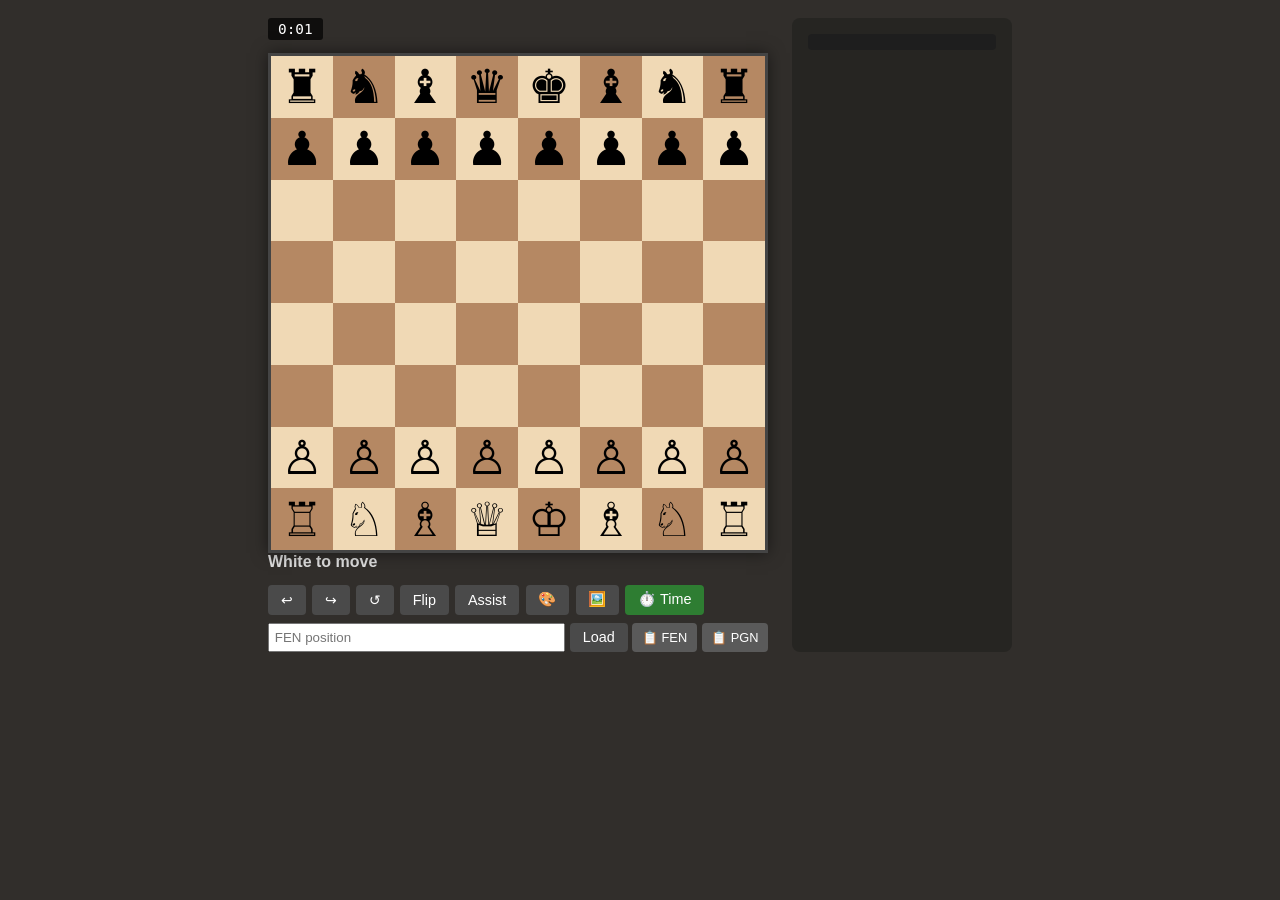
==== index.html @ b43425b9 "Update print statement from 'Hello' to 'Goodbye'" ====
<!DOCTYPE html>
<html lang="en">
<head>
<meta charset="UTF-8">
<meta name="viewport" content="width=device-width, initial-scale=1.0, user-scalable=yes">
<meta name="theme-color" content="#312e2b">
<link rel="manifest" href="manifest.json">
<title>Chess Game</title>
<style>
:root {
--light-square: #f0d9b5;
--dark-square: #b58863;
--board-size: min(80vw, 80vh, 500px);
--square-size: calc(var(--board-size) / 8);
}
* { box-sizing: border-box; margin: 0; padding: 0; }
body {
font-family: sans-serif;
background: #312e2b;
display: flex;
justify-content: center;
align-items: flex-start;
min-height: 100vh;
padding: 2vh 1rem;
}
.app {
display: flex;
gap: 1.5rem;
flex-wrap: wrap;
justify-content: center;
width: 100%;
max-width: 900px;
}
.board-area { 
flex: 0 0 auto; 
position: relative;
padding-top: 35px;
}
#board-container {
width: var(--board-size);
height: var(--board-size);
display: grid;
grid-template-columns: repeat(8, 1fr);
grid-template-rows: repeat(8, 1fr);
border: 3px solid #444;
box-shadow: 0 0 15px rgba(0,0,0,0.5);
position: relative;
user-select: none;
background: #ddd;
}
.sidebar {
width: 220px;
background: #262522;
color: #ccc;
padding: 1rem;
border-radius: 8px;
display: flex;
flex-direction: column;
gap: 0.8rem;
}
.move-list {
max-height: 300px;
overflow-y: auto;
font-family: monospace;
background: #1e1e1e;
padding: 0.5rem;
border-radius: 4px;
display: flex;
flex-direction: column;
gap: 2px;
}
.move-entry {
display: flex;
align-items: center;
gap: 6px;
background: #2a2a2a;
padding: 3px 6px;
border-radius: 3px;
font-size: 0.9rem;
}
.move-entry .move-num { color: #888; min-width: 22px; }
.move-entry .move-text { color: #eee; flex: 1; }
.move-entry .move-time { color: #aaa; font-size: 0.8rem; }
.board-timer {
position: absolute;
top: 0;
left: 0;
font-family: 'pixelnum', monospace;
font-size: 0.9rem;
color: #fff;
background: rgba(0,0,0,0.7);
padding: 3px 10px;
border-radius: 3px;
pointer-events: none;
z-index: 10;
}
.controls { display: flex; flex-wrap: wrap; gap: 0.4rem; }
button {
padding: 0.4rem 0.8rem;
border: none;
border-radius: 4px;
cursor: pointer;
background: #4a4a4a;
color: white;
font-size: 0.9rem;
}
button:hover { background: #666; }
button.active { background: #2e7d32; }
#status-line {
min-height: 1.5rem;
font-weight: bold;
color: #ddd;
}
.fen-area { display: flex; gap: 0.3rem; margin-top: 0.5rem; flex-wrap: wrap; }
#fen-input { flex: 1; padding: 0.3rem; min-width: 150px; }
#halfmove-clock {
margin-top: 4px;
font-family: 'pixelnum', monospace;
color: #aaa;
font-size: 0.85rem;
}
.export-btn {
padding: 0.3rem 0.6rem;
font-size: 0.8rem;
background: #5a5a5a;
}
.export-btn:hover { background: #7a7a7a; }
@media (max-width: 600px) {
.app { flex-direction: column; align-items: center; }
.sidebar { width: 100%; }
}

@font-face {
font-family: 'pixelnum';
src: url('pixelnum.ttf') format('truetype');
}
.square {
position: relative;
display: flex;
align-items: center;
justify-content: center;
font-family: 'pixelnum', sans-serif;
font-size: calc(var(--square-size) * 0.75);
color: #000;
cursor: pointer;
transition: background-color 0.15s, transform 0.05s;
}
.light { background-color: var(--light-square); }
.dark{ background-color: var(--dark-square); }
.square:active {
filter: brightness(1.2);
transform: scale(0.95);
}
.square.last-move { box-shadow: inset 0 0 10px rgba(255,255,0,0.7); }
.square.selected {
box-shadow: inset 0 0 15px rgba(0, 191, 255, 0.8);
outline: 3px solid #00bfff;
outline-offset: -3px;
z-index: 2;
}
.square.move-highlight { background-color: rgba(0, 255, 0, 0.3) !important; }
.square.capture-highlight {
background-color: rgba(255, 0, 0, 0.3) !important;
box-shadow: inset 0 0 0 4px rgba(255,0,0,0.5);
}
.square.king-checkmate::after {
content: '';
position: absolute;
top: 0; left: 0; right: 0; bottom: 0;
background: rgba(255, 0, 0, 0.5);
pointer-events: none;
z-index: 3;
}
#board-container.flipped { transform: rotate(180deg); }
#board-container.flipped .square { transform: rotate(180deg); }
.promotion-modal {
position: fixed; top: 50%; left: 50%;
transform: translate(-50%, -50%);
background: #eee; padding: 1rem; border-radius: 8px;
display: flex; gap: 0.5rem; z-index: 1000;
box-shadow: 0 0 20px rgba(0,0,0,0.4);
}
.promotion-modal button {
font-size: 2rem; width: 3rem; height: 3rem;
background: white; border: 2px solid #999; cursor: pointer;
}
.drag-ghost {
position: fixed; pointer-events: none;
font-family: 'pixelnum', sans-serif;
font-size: calc(var(--square-size) * 0.75);
color: rgba(0,0,0,0.85); z-index: 1001;
width: var(--square-size);
height: var(--square-size);
display: flex;
align-items: center;
justify-content: center;
}

.attack-overlay {
position: absolute;
top: 2px;
left: 2px;
right: 2px;
display: flex;
justify-content:
font-size: 0.5rem;
font-weight: bold;
pointer-events: none;
font-family: 'pixelnum', monospace;
z-index: 10;
line-height: 1;
}


.attack-white { 
color: #fff; 
text-shadow: 0 0 3px rgba(0,0,0,0.9);
}


.attack-black { 
color: #000; 
text-shadow: 0 0 3px rgba(255,255,255,0.9);
}
#board-container.img-import {
background-size: 100% 100%;
background-position: center;
box-shadow: none;
}
#board-container.img-import .square {
background-color: transparent !important;
}
</style>
</head>
<body>
<div class="app">
<div class="board-area">
<div id="move-timer" class="board-timer">0:00</div>
<div id="board-container" role="grid" aria-label="Chess board"></div>
<div id="status-line">White to move</div>
<div class="controls" style="margin-top: 0.5rem;">
<button id="undo-btn" title="Undo">↩</button>
<button id="redo-btn" title="Redo">↪</button>
<button id="restart-btn" title="Restart">↺</button>
<button id="flip-btn" title="Flip board">Flip</button>
<button id="assist-toggle" title="Assist mode">Assist</button>
<button id="color-picker-btn" title="Board colours">🎨</button>
<button id="img-import-btn" title="Board image">🖼️</button>
<button id="time-toggle-btn" title="Toggle move times">⏱️ Time</button>
</div>
<div class="fen-area">
<input type="text" id="fen-input" placeholder="FEN position">
<button id="fen-load-btn">Load</button>
<button id="fen-copy-btn" class="export-btn" title="Copy FEN">📋 FEN</button>
<button id="pgn-copy-btn" class="export-btn" title="Copy PGN">📋 PGN</button>
</div>
<div id="halfmove-clock" style="display:none;">Halfmove: 0/100</div>
</div>
<div class="sidebar">
<div class="move-list" id="move-list" aria-label="Move history"></div>
		</div>
</div>

<script>
if ('serviceWorker' in navigator) {
navigator.serviceWorker.register('sw.js');
}

const SYMBOLS = {
wK: '♔', wQ: '♕', wR: '♖', wB: '♗', wN: '♘', wP: '♙',
bK: '♚', bQ: '♛', bR: '♜', bB: '♝', bN: '♞', bP: '♟'
};

const DEFAULT_LIGHT = '#f0d9b5';
const DEFAULT_DARK = '#b58863';

function pieceToSymbol(piece) {
if (!piece || piece === '.') return '';
const color = piece === piece.toUpperCase() ? 'w' : 'b';
return SYMBOLS[color + piece.toUpperCase()] || piece;
}

function coordsToSquare(row, col) {
return String.fromCharCode(97 + col) + (8 - row);
}

function squareToCoords(sq) {
const file = sq.charCodeAt(0) - 97;
const rank = parseInt(sq[1]);
return { row: 8 - rank, col: file };
}

(function() {
class MoveTimer {
constructor() {
this.elapsed = 0;
this.startTime = null;
this.interval = null;
this.tickCallbacks = [];
this.running = false;
}
start() {
if (this.running) return;
this.running = true;
this.startTime = performance.now() - this.elapsed * 1000;
this.interval = setInterval(() => {
const now = performance.now();
this.elapsed = (now - this.startTime) / 1000;
const time = this._format();
this.tickCallbacks.forEach(cb => cb(time));
}, 100);
}
stop() {
if (!this.running) return;
clearInterval(this.interval);
this.interval = null;
const now = performance.now();
this.elapsed = (now - this.startTime) / 1000;
this.running = false;
const time = this._format();
this.tickCallbacks.forEach(cb => cb(time));
}
reset() {
this.stop();
this.elapsed = 0;
this.startTime = null;
const time = this._format();
this.tickCallbacks.forEach(cb => cb(time));
}
onTick(cb) { this.tickCallbacks.push(cb); }
_format() {
const totalSec = Math.floor(this.elapsed);
const mins = Math.floor(totalSec / 60);
const secs = totalSec % 60;
return mins + ':' + (secs < 10 ? '0' : '') + secs;
}
}
window.MoveTimer = MoveTimer;
})();

(function() {
class ChessGame {
constructor() {
this._listeners = [];
this._history = [];
this._redoStack = [];
this._positionHistory = [];
this._pgnMoves = [];
this.reset();
}

reset() {
this.board = [
['r', 'n', 'b', 'q', 'k', 'b', 'n', 'r'],
['p', 'p', 'p', 'p', 'p', 'p', 'p', 'p'],
['.', '.', '.', '.', '.', '.', '.', '.'],
['.', '.', '.', '.', '.', '.', '.', '.'],
['.', '.', '.', '.', '.', '.', '.', '.'],
['.', '.', '.', '.', '.', '.', '.', '.'],
['P', 'P', 'P', 'P', 'P', 'P', 'P', 'P'],
['R', 'N', 'B', 'Q', 'K', 'B', 'N', 'R']
];
this.turn = 'w';
this.castlingRights = { K: true, Q: true, k: true, q: true };
this.enPassantTarget = null;
this.halfmoveClock = 0;
this.fullmoveNumber = 1;
this._history = [];
this._redoStack = [];
this._positionHistory = [];
this._pgnMoves = [];
this._status = 'active';
this._lastMove = null;
this._recordPosition();
}

isWhite(piece) { return /^[A-Z]$/.test(piece); }
isBlack(piece) { return /^[a-z]$/.test(piece); }
colorOf(piece) { return piece === '.' ? null : (this.isWhite(piece) ? 'w' : 'b'); }
cloneBoard() { return this.board.map(row => [...row]); }

findKing(color) {
const king = color === 'w' ? 'K' : 'k';
for (let r = 0; r < 8; r++) {
for (let c = 0; c < 8; c++) {
if (this.board[r][c] === king) return [r, c];
}
}
return null;
}

isAttacked(r, c, attackerColor) {
for (let row = 0; row < 8; row++) {
for (let col = 0; col < 8; col++) {
if (this.colorOf(this.board[row][col]) !== attackerColor) continue;
if (this.canPieceMove(row, col, r, c)) return true;
}
}
return false;
}

isInCheck(color) {
const kingPos = this.findKing(color);
if (!kingPos) return true;
const opponent = color === 'w' ? 'b' : 'w';
return this.isAttacked(kingPos[0], kingPos[1], opponent);
}

canPieceMove(fromRow, fromCol, toRow, toCol) {
const piece = this.board[fromRow][fromCol];
if (piece === '.') return false;
const dr = toRow - fromRow;
const dc = toCol - fromCol;
const color = this.colorOf(piece);
const target = this.board[toRow][toCol];
if (target !== '.' && this.colorOf(target) === color) return false;
const absDr = Math.abs(dr);
const absDc = Math.abs(dc);
switch (piece.toUpperCase()) {
case 'P': {
const dir = color === 'w' ? -1 : 1;
const startRow = color === 'w' ? 6 : 1;
if (dc === 0 && target === '.') {
if (dr === dir) return true;
if (dr === 2 * dir && fromRow === startRow && 
this.board[fromRow + dir][fromCol] === '.') return true;
}
if (absDc === 1 && dr === dir && target !== '.') return true;
return false;
}
case 'N': return (absDr === 2 && absDc === 1) || (absDr === 1 && absDc === 2);
case 'B': return absDr === absDc && this.checkSlidingPath(fromRow, fromCol, toRow, toCol);
case 'R': return (dr === 0 || dc === 0) && this.checkSlidingPath(fromRow, fromCol, toRow, toCol);
case 'Q': return (dr === 0 || dc === 0 || absDr === absDc) && this.checkSlidingPath(fromRow, fromCol, toRow, toCol);
case 'K': return absDr <= 1 && absDc <= 1;
default: return false;
}
}

checkSlidingPath(fromRow, fromCol, toRow, toCol) {
const dr = Math.sign(toRow - fromRow);
const dc = Math.sign(toCol - fromCol);
let r = fromRow + dr, c = fromCol + dc;
while (r !== toRow || c !== toCol) {
if (this.board[r][c] !== '.') return false;
r += dr; c += dc;
}
return true;
}

isMoveLegal(fromRow, fromCol, toRow, toCol) {
const piece = this.board[fromRow][fromCol];
if (piece === '.') return false;
const color = this.colorOf(piece);
if (color !== this.turn) return false;
const dr = toRow - fromRow;
const dc = toCol - fromCol;
const targetPiece = this.board[toRow][toCol];
if (!this.canPieceMove(fromRow, fromCol, toRow, toCol)) {
if (piece.toUpperCase() === 'K' && Math.abs(dc) === 2 && dr === 0) {
return this.isCastlingLegal(fromRow, fromCol, toRow, toCol);
}
if (piece.toUpperCase() === 'P' && Math.abs(dc) === 1 && dr === (color === 'w' ? -1 : 1) && targetPiece === '.') {
return this.isEnPassantLegal(fromRow, fromCol, toRow, toCol);
}
return false;
}
return this.doesMoveLeaveKingSafe(fromRow, fromCol, toRow, toCol);
}

isCastlingLegal(fromRow, fromCol, toRow, toCol) {
const color = this.turn;
const kingRow = color === 'w' ? 7 : 0;
if (fromRow !== kingRow || fromCol !== 4) return false;
const kingside = toCol === 6;
const queenside = toCol === 2;
if (!kingside && !queenside) return false;
const rookColFrom = kingside ? 7 : 0;
const rightKey = color === 'w' ? (kingside ? 'K' : 'Q') : (kingside ? 'k' : 'q');
if (!this.castlingRights[rightKey]) return false;
const dir = kingside ? 1 : -1;
for (let c = fromCol + dir; c !== rookColFrom; c += dir) {
if (this.board[kingRow][c] !== '.') return false;
}
if (this.board[kingRow][toCol] !== '.') return false;
if (queenside && this.board[kingRow][1] !== '.') return false;
const opponent = color === 'w' ? 'b' : 'w';
for (let c = fromCol; c !== toCol + dir; c += dir) {
if (this.isAttacked(kingRow, c, opponent)) return false;
}
return true;
}

isEnPassantLegal(fromRow, fromCol, toRow, toCol) {
if (!this.enPassantTarget) return false;
const [epRow, epCol] = this.enPassantTarget;
if (toRow !== epRow || toCol !== epCol) return false;
const color = this.turn;
const capturedPiece = this.board[fromRow][toCol];
if (capturedPiece === '.' || this.colorOf(capturedPiece) === color) return false;
return this.doesMoveLeaveKingSafe(fromRow, fromCol, toRow, toCol, true);
}

doesMoveLeaveKingSafe(fromRow, fromCol, toRow, toCol, enPassant = false) {
const originalBoard = this.board;
const originalEnPassant = this.enPassantTarget;
const originalCastling = { ...this.castlingRights };
this.board = this.cloneBoard();
this.makeMoveOnBoard(fromRow, fromCol, toRow, toCol, enPassant);
const kingSafe = !this.isInCheck(this.turn);
this.board = originalBoard;
this.enPassantTarget = originalEnPassant;
this.castlingRights = originalCastling;
return kingSafe;
}

makeMoveOnBoard(fromRow, fromCol, toRow, toCol, enPassantCapture) {
const piece = this.board[fromRow][fromCol];
this.board[toRow][toCol] = piece;
this.board[fromRow][fromCol] = '.';
if (enPassantCapture) {
this.board[fromRow][toCol] = '.';
}
}

getLegalMoves(fromRow, fromCol) {
const moves = [];
const piece = this.board[fromRow][fromCol];
if (piece === '.' || this.colorOf(piece) !== this.turn) return moves;
for (let toRow = 0; toRow < 8; toRow++) {
for (let toCol = 0; toCol < 8; toCol++) {
if (this.isMoveLegal(fromRow, fromCol, toRow, toCol)) {
moves.push({ to: coordsToSquare(toRow, toCol), toRow, toCol });
}
}
}
return moves;
}

getState() {
const legalMovesMap = new Map();
for (let row = 0; row < 8; row++) {
for (let col = 0; col < 8; col++) {
const piece = this.board[row][col];
if (piece !== '.' && this.colorOf(piece) === this.turn) {
const sq = coordsToSquare(row, col);
legalMovesMap.set(sq, this.getLegalMoves(row, col));
}
}
}
this._updateGameStatus();
return {
board: this.cloneBoard(),
turn: this.turn,
castlingRights: { ...this.castlingRights },
enPassantTarget: this.enPassantTarget,
halfmoveClock: this.halfmoveClock,
fullmoveNumber: this.fullmoveNumber,
status: this._status,
lastMove: this._lastMove,
legalMoves: legalMovesMap
};
}

_getPositionKey() {
let key = '';
for (let r = 0; r < 8; r++) {
for (let c = 0; c < 8; c++) key += this.board[r][c];
}
key += this.turn;
let castling = '';
if (this.castlingRights.K) castling += 'K';
if (this.castlingRights.Q) castling += 'Q';
if (this.castlingRights.k) castling += 'k';
if (this.castlingRights.q) castling += 'q';
key += castling || '-';
if (this.enPassantTarget) {
key += coordsToSquare(this.enPassantTarget[0], this.enPassantTarget[1]);
} else {
key += '-';
}
return key;
}

_recordPosition() {
this._positionHistory.push(this._getPositionKey());
}

_checkThreefoldRepetition() {
const currentKey = this._getPositionKey();
let count = 0;
for (const key of this._positionHistory) {
if (key === currentKey) count++;
}
return count >= 3;
}

_checkInsufficientMaterial() {
let knights = 0;
let bishops = [];
let hasRooksOrQueens = false;
let hasPawns = false;
for (let r = 0; r < 8; r++) {
for (let c = 0; c < 8; c++) {
const piece = this.board[r][c];
if (piece === '.' || piece.toUpperCase() === 'K') continue;
const type = piece.toUpperCase();
if (type === 'R' || type === 'Q') hasRooksOrQueens = true;
else if (type === 'P') hasPawns = true;
else if (type === 'N') knights++;
else if (type === 'B') bishops.push({ row: r, col: c });
}
}
if (hasRooksOrQueens || hasPawns) return false;
if (knights === 0 && bishops.length === 0) return true;
if (bishops.length === 0 && knights > 0 && knights <= 2) return true;
if (knights === 0 && bishops.length > 0) {
const colors = bishops.map(b => (b.row + b.col) % 2);
if (colors.every(c => c === colors[0])) return true;
}
return false;
}

_updateGameStatus() {
const hasLegalMoves = this._hasAnyLegalMoves();
const inCheck = this.isInCheck(this.turn);
if (!hasLegalMoves) {
this._status = inCheck ? 'checkmate' : 'stalemate';
} else if (this.halfmoveClock >= 100) {
this._status = 'draw50';
} else if (this._checkThreefoldRepetition()) {
this._status = 'repetition';
} else if (this._checkInsufficientMaterial()) {
this._status = 'insufficient';
} else if (inCheck) {
this._status = 'check';
} else {
this._status = 'active';
}
}

_hasAnyLegalMoves() {
for (let row = 0; row < 8; row++) {
for (let col = 0; col < 8; col++) {
const piece = this.board[row][col];
if (piece !== '.' && this.colorOf(piece) === this.turn) {
if (this.getLegalMoves(row, col).length > 0) return true;
}
}
}
return false;
}

executeMove(fromSq, toSq, promotionPiece = 'q') {
const { row: fromRow, col: fromCol } = squareToCoords(fromSq);
const { row: toRow, col: toCol } = squareToCoords(toSq);
if (!this.isMoveLegal(fromRow, fromCol, toRow, toCol)) return false;
const piece = this.board[fromRow][fromCol];
const color = this.turn;
const target = this.board[toRow][toCol];
const isCapture = target !== '.';
const dr = toRow - fromRow;
const dc = toCol - fromCol;
let enPassantCapture = false;
let castlingMove = false;
let rookFromCol, rookToCol;
if (piece.toUpperCase() === 'K' && Math.abs(dc) === 2) {
castlingMove = true;
const kingside = dc > 0;
rookFromCol = kingside ? 7 : 0;
rookToCol = kingside ? 5 : 3;
}
if (piece.toUpperCase() === 'P' && Math.abs(dc) === 1 && target === '.' && 
this.enPassantTarget && toRow === this.enPassantTarget[0] && toCol === this.enPassantTarget[1]) {
enPassantCapture = true;
}
this._history.push({
board: this.cloneBoard(),
turn: this.turn,
castlingRights: { ...this.castlingRights },
enPassantTarget: this.enPassantTarget,
halfmoveClock: this.halfmoveClock,
fullmoveNumber: this.fullmoveNumber,
lastMove: this._lastMove,
positionHistory: [...this._positionHistory],
pgnMoves: [...this._pgnMoves]
});
this._redoStack = [];
this.makeMoveOnBoard(fromRow, fromCol, toRow, toCol, enPassantCapture);
if (castlingMove) {
this.board[fromRow][rookToCol] = this.board[fromRow][rookFromCol];
this.board[fromRow][rookFromCol] = '.';
}
if (piece.toUpperCase() === 'P' && (toRow === 0 || toRow === 7)) {
const promo = color === 'w' ? promotionPiece.toUpperCase() : promotionPiece.toLowerCase();
this.board[toRow][toCol] = promo;
}
this.enPassantTarget = null;
if (piece.toUpperCase() === 'P' && Math.abs(dr) === 2) {
const epRow = color === 'w' ? fromRow - 1 : fromRow + 1;
this.enPassantTarget = [epRow, fromCol];
}
if (piece === 'K') { this.castlingRights.K = false; this.castlingRights.Q = false; }
if (piece === 'k') { this.castlingRights.k = false; this.castlingRights.q = false; }
if (piece === 'R') {
if (fromRow === 7 && fromCol === 0) this.castlingRights.Q = false;
if (fromRow === 7 && fromCol === 7) this.castlingRights.K = false;
}
if (piece === 'r') {
if (fromRow === 0 && fromCol === 0) this.castlingRights.q = false;
if (fromRow === 0 && fromCol === 7) this.castlingRights.k = false;
}
if (target === 'R' && toRow === 7 && toCol === 0) this.castlingRights.Q = false;
if (target === 'R' && toRow === 7 && toCol === 7) this.castlingRights.K = false;
if (target === 'r' && toRow === 0 && toCol === 0) this.castlingRights.q = false;
if (target === 'r' && toRow === 0 && toCol === 7) this.castlingRights.k = false;
if (piece.toUpperCase() === 'P' || isCapture) {
this.halfmoveClock = 0;
} else {
this.halfmoveClock++;
}

// Record move for PGN
let moveNotation = fromSq + '-' + toSq;
if (castlingMove) {
moveNotation = (dc > 0) ? 'O-O' : 'O-O-O';
}
if (piece.toUpperCase() === 'P' && (toRow === 0 || toRow === 7)) {
moveNotation += '=' + promotionPiece.toUpperCase();
}
this._pgnMoves.push(moveNotation);

if (this.turn === 'b') this.fullmoveNumber++;
this.turn = this.turn === 'w' ? 'b' : 'w';
this._lastMove = { from: fromSq, to: toSq };
this._recordPosition();
this._fireUpdate('move');
return true;
}

undo() {
if (this._history.length === 0) return false;
this._redoStack.push({
board: this.cloneBoard(),
turn: this.turn,
castlingRights: { ...this.castlingRights },
enPassantTarget: this.enPassantTarget,
halfmoveClock: this.halfmoveClock,
fullmoveNumber: this.fullmoveNumber,
lastMove: this._lastMove,
positionHistory: [...this._positionHistory],
pgnMoves: [...this._pgnMoves]
});
const prev = this._history.pop();
this.board = prev.board;
this.turn = prev.turn;
this.castlingRights = prev.castlingRights;
this.enPassantTarget = prev.enPassantTarget;
this.halfmoveClock = prev.halfmoveClock;
this.fullmoveNumber = prev.fullmoveNumber;
this._lastMove = prev.lastMove;
this._positionHistory = prev.positionHistory;
this._pgnMoves = prev.pgnMoves;
this._fireUpdate('undo');
return true;
}

redo() {
if (this._redoStack.length === 0) return false;
this._history.push({
board: this.cloneBoard(),
turn: this.turn,
castlingRights: { ...this.castlingRights },
enPassantTarget: this.enPassantTarget,
halfmoveClock: this.halfmoveClock,
fullmoveNumber: this.fullmoveNumber,
lastMove: this._lastMove,
positionHistory: [...this._positionHistory],
pgnMoves: [...this._pgnMoves]
});
const next = this._redoStack.pop();
this.board = next.board;
this.turn = next.turn;
this.castlingRights = next.castlingRights;
this.enPassantTarget = next.enPassantTarget;
this.halfmoveClock = next.halfmoveClock;
this.fullmoveNumber = next.fullmoveNumber;
this._lastMove = next.lastMove;
this._positionHistory = next.positionHistory;
this._pgnMoves = next.pgnMoves;
this._fireUpdate('redo');
return true;
}

onUpdate(cb) { this._listeners.push(cb); }
_fireUpdate(action) {
const state = this.getState();
for (const cb of this._listeners) cb(state, action);
}

getFEN() {
let fen = '';
for (let r = 0; r < 8; r++) {
let empty = 0;
for (let c = 0; c < 8; c++) {
const piece = this.board[r][c];
if (piece === '.') empty++;
else {
if (empty > 0) { fen += empty; empty = 0; }
fen += piece;
}
}
if (empty > 0) fen += empty;
if (r < 7) fen += '/';
}
fen += ' ' + this.turn + ' ';
let castling = '';
if (this.castlingRights.K) castling += 'K';
if (this.castlingRights.Q) castling += 'Q';
if (this.castlingRights.k) castling += 'k';
if (this.castlingRights.q) castling += 'q';
fen += castling || '-';
fen += ' ';
if (this.enPassantTarget) {
fen += coordsToSquare(this.enPassantTarget[0], this.enPassantTarget[1]);
} else {
fen += '-';
}
fen += ' ' + this.halfmoveClock + ' ' + this.fullmoveNumber;
return fen;
}

getPGN() {
const now = new Date();
const dateStr = now.getFullYear() + '.' + 
String(now.getMonth() + 1).padStart(2, '0') + '.' + 
String(now.getDate()).padStart(2, '0');

let result = '*';
if (this._status === 'checkmate') {
result = this.turn === 'w' ? '0-1' : '1-0';
} else if (this._status === 'stalemate' || this._status === 'draw50' || 
 this._status === 'repetition' || this._status === 'insufficient') {
result = '1/2-1/2';
}

let pgn = `[Event "Casual Game"]\n`;
pgn += `[Site "mysite.github.io"]\n`;
pgn += `[Date "${dateStr}"]\n`;
pgn += `[White "Player 1"]\n`;
pgn += `[Black "Player 2"]\n`;
pgn += `[Result "${result}"]\n`;
pgn += `[FEN "${this.getFEN()}"]\n`;
pgn += `[SetUp "1"]\n\n`;

// Format moves
let moveText = '';
for (let i = 0; i < this._pgnMoves.length; i++) {
if (i % 2 === 0) {
moveText += Math.floor(i / 2) + 1 + '. ';
}
moveText += this._pgnMoves[i] + ' ';
}
moveText += result;

pgn += moveText + '\n';
return pgn;
}

loadFEN(fen) {
const parts = fen.trim().split(/\s+/);
if (parts.length < 6) throw new Error('Invalid FEN');
const [placement, turn, castlingStr, enPassant, halfmove, fullmove] = parts;
this.board = Array.from({ length: 8 }, () => Array(8).fill('.'));
const ranks = placement.split('/');
for (let row = 0; row < 8; row++) {
let col = 0;
for (const ch of ranks[row]) {
if (ch >= '1' && ch <= '8') col += parseInt(ch);
else if ('pnbrqkPNBRQK'.includes(ch)) {
this.board[row][col] = ch;
col++;
}
}
}
this.turn = turn;
this.castlingRights = {
K: castlingStr.includes('K'), Q: castlingStr.includes('Q'),
k: castlingStr.includes('k'), q: castlingStr.includes('q')
};
if (enPassant !== '-') {
const { row, col } = squareToCoords(enPassant);
this.enPassantTarget = [row, col];
} else {
this.enPassantTarget = null;
}
this.halfmoveClock = parseInt(halfmove);
this.fullmoveNumber = parseInt(fullmove);
this._history = [];
this._redoStack = [];
this._positionHistory = [];
this._pgnMoves = [];
this._lastMove = null;
this._status = 'active';
this._recordPosition();
this._fireUpdate('fen');
}
}
window.ChessGame = ChessGame;
})();

(function() {
const game = new ChessGame();
const timer = new MoveTimer();
let flipped = false;
let assistMode = false;
let showTimeTaken = true;
let selectedSquare = null;
let promotionPending = null;
let lastMoveTimestamp = performance.now();
let moveCount = 0;
let moveNumber = 1;

const boardEl = document.getElementById('board-container');
const statusEl = document.getElementById('status-line');
const moveListEl = document.getElementById('move-list');
const timerEl = document.getElementById('move-timer');
const halfmoveClockEl = document.getElementById('halfmove-clock');
const assistBtn = document.getElementById('assist-toggle');
const timeBtn = document.getElementById('time-toggle-btn');

function initBoard() {
const existingSquares = boardEl.querySelectorAll('.square');
existingSquares.forEach(sq => sq.remove());
for (let row = 0; row < 8; row++) {
for (let col = 0; col < 8; col++) {
const sq = coordsToSquare(row, col);
const squareDiv = document.createElement('div');
squareDiv.className = 'square';
squareDiv.dataset.square = sq;
squareDiv.dataset.row = row;
squareDiv.dataset.col = col;
squareDiv.setAttribute('role', 'gridcell');
squareDiv.setAttribute('aria-label', sq);
squareDiv.addEventListener('pointerdown', onPointerDown);
boardEl.appendChild(squareDiv);
}
}
document.addEventListener('pointermove', onPointerMove);
document.addEventListener('pointerup', onPointerUp);
}

function renderBoard(state) {
const squares = boardEl.querySelectorAll('.square');
squares.forEach(sq => {
const sqName = sq.dataset.square;
const { row, col } = squareToCoords(sqName);
const piece = state.board[row][col];
sq.textContent = pieceToSymbol(piece) || '';
sq.className = 'square';
if ((row + col) % 2 === 0) sq.classList.add('light');
else sq.classList.add('dark');
if (state.lastMove) {
if (sqName === state.lastMove.from || sqName === state.lastMove.to) {
sq.classList.add('last-move');
}
}
if (selectedSquare === sqName) sq.classList.add('selected');
});
if (selectedSquare && state.legalMoves && state.legalMoves.has(selectedSquare)) {
const moves = state.legalMoves.get(selectedSquare);
moves.forEach(m => {
const targetSquare = boardEl.querySelector(`[data-square="${m.to}"]`);
if (targetSquare) {
const { row: tr, col: tc } = squareToCoords(m.to);
const pieceAtTarget = state.board[tr][tc];
if (pieceAtTarget && pieceAtTarget !== '.') {
targetSquare.classList.add('capture-highlight');
} else {
targetSquare.classList.add('move-highlight');
}
}
});
}
if (state.status === 'checkmate') {
const losingColor = state.turn;
const king = losingColor === 'w' ? 'K' : 'k';
for (let r = 0; r < 8; r++) {
for (let c = 0; c < 8; c++) {
if (state.board[r][c] === king) {
const sq = coordsToSquare(r, c);
const kingSquare = boardEl.querySelector(`[data-square="${sq}"]`);
if (kingSquare) kingSquare.classList.add('king-checkmate');
break;
}
}
}
}
}

function updateStatus(state) {
if (state.status === 'active') {
statusEl.textContent = (state.turn === 'w' ? 'White' : 'Black') + ' to move';
} else if (state.status === 'check') {
statusEl.textContent = (state.turn === 'w' ? 'White' : 'Black') + ' is in check';
} else if (state.status === 'checkmate') {
const winner = state.turn === 'w' ? 'Black' : 'White';
statusEl.textContent = 'Checkmate! ' + winner + ' wins.';
} else if (state.status === 'stalemate') {
statusEl.textContent = 'Stalemate! Draw.';
} else if (state.status === 'draw50') {
statusEl.textContent = 'Draw (50-move rule).';
} else if (state.status === 'repetition') {
statusEl.textContent = 'Draw (threefold repetition).';
} else if (state.status === 'insufficient') {
statusEl.textContent = 'Draw (insufficient material).';
}
}

function updateMoveList(state, action) {
if (action === 'move') {
const lastMove = state.lastMove;
if (lastMove) {
const san = lastMove.from + '-' + lastMove.to;
const now = performance.now();
const elapsed = ((now - lastMoveTimestamp) / 1000).toFixed(1);
lastMoveTimestamp = now;

const entry = document.createElement('div');
entry.className = 'move-entry';

const numSpan = document.createElement('span');
numSpan.className = 'move-num';
if (moveCount % 2 === 0) {
numSpan.textContent = moveNumber + '.';
}
entry.appendChild(numSpan);

const textSpan = document.createElement('span');
textSpan.className = 'move-text';
textSpan.textContent = san;
entry.appendChild(textSpan);

if (showTimeTaken) {
const timeSpan = document.createElement('span');
timeSpan.className = 'move-time';
timeSpan.textContent = elapsed + 's';
entry.appendChild(timeSpan);
}

moveListEl.appendChild(entry);
moveListEl.scrollTop = moveListEl.scrollHeight;

moveCount++;
if (moveCount % 2 === 0) moveNumber++;
}
} else if (action === 'undo') {
if (moveListEl.lastChild) moveListEl.removeChild(moveListEl.lastChild);
moveCount--;
if (moveCount > 0 && moveCount % 2 === 0) moveNumber--;
else if (moveCount === 0) moveNumber = 1;
} else if (action === 'reset' || action === 'fen') {
moveListEl.innerHTML = '';
lastMoveTimestamp = performance.now();
moveNumber = 1;
moveCount = 0;
} else if (action === 'time-toggle') {
rebuildMoveListFromState();
}
}

function rebuildMoveListFromState() {
const entries = moveListEl.querySelectorAll('.move-entry');
entries.forEach(entry => {
let timeSpan = entry.querySelector('.move-time');
if (showTimeTaken) {
if (!timeSpan) {
timeSpan = document.createElement('span');
timeSpan.className = 'move-time';
timeSpan.textContent = '—';
entry.appendChild(timeSpan);
}
} else {
if (timeSpan) timeSpan.remove();
}
});
}

function updateHalfmoveClock(state) {
halfmoveClockEl.textContent = `Halfmove: ${state.halfmoveClock}/100`;
}

function setAssistMode(on) {
assistMode = on;
boardEl.dataset.assist = on;
assistBtn.classList.toggle('active', on);
halfmoveClockEl.style.display = on ? 'block' : 'none';
if (!on) {
document.querySelectorAll('.attack-overlay').forEach(e => e.remove());
} else {
if (window.attackLvl) window.attackLvl.update(game.getState());
}
}

function handleSquareTap(sq) {
if (promotionPending) return;
const state = game.getState();
if (state.status !== 'active' && state.status !== 'check') return;
const { row, col } = squareToCoords(sq);
const piece = state.board[row][col];
if (selectedSquare) {
if (selectedSquare === sq) {
selectedSquare = null;
renderBoard(state);
return;
}
const moves = state.legalMoves.get(selectedSquare) || [];
const move = moves.find(m => m.to === sq);
if (move) {
const { row: toRow, col: toCol } = squareToCoords(sq);
const movingPiece = state.board[squareToCoords(selectedSquare).row][squareToCoords(selectedSquare).col];
if (movingPiece.toUpperCase() === 'P' && (toRow === 0 || toRow === 7)) {
promotionPending = { from: selectedSquare, to: sq };
showPromotionModal();
return;
}
game.executeMove(selectedSquare, sq, 'q');
selectedSquare = null;
} else {
if (piece && piece !== '.' && ((state.turn === 'w' && piece === piece.toUpperCase()) ||
(state.turn === 'b' && piece !== piece.toUpperCase()))) {
selectedSquare = sq;
renderBoard(state);
} else {
selectedSquare = null;
renderBoard(state);
}
}
} else {
if (piece && piece !== '.' && ((state.turn === 'w' && piece === piece.toUpperCase()) ||
(state.turn === 'b' && piece !== piece.toUpperCase()))) {
selectedSquare = sq;
renderBoard(state);
}
}
}

function showPromotionModal() {
const existingModal = document.querySelector('.promotion-modal');
if (existingModal) existingModal.remove();
const state = game.getState();
const color = state.turn;
const pieces = ['q', 'r', 'b', 'n'];
const modal = document.createElement('div');
modal.className = 'promotion-modal';
pieces.forEach(p => {
const btn = document.createElement('button');
const pieceStr = color + p.toUpperCase();
btn.textContent = pieceToSymbol(pieceStr);
btn.style.fontSize = '48px';
btn.style.width = '70px';
btn.style.height = '70px';
btn.onclick = () => {
if (promotionPending) {
game.executeMove(promotionPending.from, promotionPending.to, p);
promotionPending = null;
modal.remove();
}
};
modal.appendChild(btn);
});
document.body.appendChild(modal);
}

let dragStartSquare = null;
let dragGhost = null;
let dragOffsetX = 0;
let dragOffsetY = 0;
let isDragging = false;
let startX = 0;
let startY = 0;
let activePointerId = null;

function cleanupDrag() {
if (dragGhost && dragGhost.parentNode) dragGhost.parentNode.removeChild(dragGhost);
dragGhost = null;
dragStartSquare = null;
isDragging = false;
activePointerId = null;
}

function onPointerDown(e) {
if (promotionPending) return;
const sq = e.currentTarget.dataset.square;
dragStartSquare = sq;
isDragging = false;
activePointerId = e.pointerId;
startX = e.clientX;
startY = e.clientY;
const rect = e.currentTarget.getBoundingClientRect();
dragOffsetX = e.clientX - rect.left;
dragOffsetY = e.clientY - rect.top;
try { e.currentTarget.setPointerCapture(e.pointerId); } catch (err) {}
}

function onPointerMove(e) {
if (!dragStartSquare) return;
if (activePointerId !== null && e.pointerId !== activePointerId) return;
const dx = Math.abs(e.clientX - startX);
const dy = Math.abs(e.clientY - startY);
if (!isDragging && (dx > 8 || dy > 8)) {
const state = game.getState();
const { row, col } = squareToCoords(dragStartSquare);
const piece = state.board[row][col];
if (!piece || piece === '.') return;
const pieceClr = piece === piece.toUpperCase() ? 'w' : 'b';
if (pieceClr !== state.turn) return;
isDragging = true;
dragGhost = document.createElement('div');
dragGhost.className = 'drag-ghost';
dragGhost.textContent = pieceToSymbol(piece);
const squareSize = parseFloat(getComputedStyle(document.documentElement).getPropertyValue('--square-size')) || 60;
dragGhost.style.left = (e.clientX - squareSize / 2) + 'px';
dragGhost.style.top = (e.clientY - squareSize / 2) + 'px';
document.body.appendChild(dragGhost);
}
if (isDragging && dragGhost) {
e.preventDefault();
const squareSize = parseFloat(getComputedStyle(document.documentElement).getPropertyValue('--square-size')) || 60;
dragGhost.style.left = (e.clientX - squareSize / 2) + 'px';
dragGhost.style.top = (e.clientY - squareSize / 2) + 'px';
}
}

function onPointerUp(e) {
if (!dragStartSquare) return;
if (activePointerId !== null && e.pointerId !== activePointerId) return;
if (dragGhost && dragGhost.parentNode) dragGhost.parentNode.removeChild(dragGhost);
dragGhost = null;
if (isDragging) {
const el = document.elementFromPoint(e.clientX, e.clientY);
const targetSquareEl = el ? el.closest('.square') : null;
const targetSquare = targetSquareEl ? targetSquareEl.dataset.square : null;
if (targetSquare && dragStartSquare !== targetSquare) {
const state = game.getState();
const moves = state.legalMoves.get(dragStartSquare) || [];
const move = moves.find(m => m.to === targetSquare);
if (move) {
const { row: toRow, col: toCol } = squareToCoords(targetSquare);
const movingPiece = state.board[squareToCoords(dragStartSquare).row][squareToCoords(dragStartSquare).col];
if (movingPiece.toUpperCase() === 'P' && (toRow === 0 || toRow === 7)) {
promotionPending = { from: dragStartSquare, to: targetSquare };
showPromotionModal();
} else {
game.executeMove(dragStartSquare, targetSquare, 'q');
}
}
}
selectedSquare = null;
} else {
handleSquareTap(dragStartSquare);
}
dragStartSquare = null;
isDragging = false;
activePointerId = null;
}

function handleTimer(action, state) {
if (action === 'reset' || action === 'fen') {
timer.reset();
timer.start();
}
if (state.status !== 'active' && state.status !== 'check') {
timer.stop();
} else if (!timer.running) {
timer.start();
}
}

document.getElementById('undo-btn').addEventListener('click', () => {
selectedSquare = null;
game.undo();
});
document.getElementById('redo-btn').addEventListener('click', () => {
selectedSquare = null;
game.redo();
});
document.getElementById('restart-btn').addEventListener('click', () => {
selectedSquare = null;
game.reset();
game._fireUpdate('reset');
});
document.getElementById('flip-btn').addEventListener('click', () => {
flipped = !flipped;
boardEl.classList.toggle('flipped', flipped);
renderBoard(game.getState());
});
assistBtn.addEventListener('click', () => {
setAssistMode(!assistMode);
});
timeBtn.addEventListener('click', () => {
showTimeTaken = !showTimeTaken;
timeBtn.classList.toggle('active', showTimeTaken);
updateMoveList(null, 'time-toggle');
});
document.getElementById('fen-load-btn').addEventListener('click', () => {
const fen = document.getElementById('fen-input').value.trim();
if (fen) {
try {
selectedSquare = null;
cleanupDrag();
game.loadFEN(fen);
} catch (e) {
alert('Invalid FEN');
}
}
});

document.getElementById('fen-copy-btn').addEventListener('click', () => {
const fen = game.getFEN();
const output = fen + '\n\nFrom mysite.github.io/… <3';
navigator.clipboard.writeText(output).then(() => {
const btn = document.getElementById('fen-copy-btn');
const original = btn.textContent;
btn.textContent = '✓ Copied!';
setTimeout(() => { btn.textContent = original; }, 2000);
}).catch(err => {
alert('Failed to copy FEN');
});
});

document.getElementById('pgn-copy-btn').addEventListener('click', () => {
const pgn = game.getPGN();
const output = pgn + '\nFrom mysite.github.io/… <3';
navigator.clipboard.writeText(output).then(() => {
const btn = document.getElementById('pgn-copy-btn');
const original = btn.textContent;
btn.textContent = '✓ Copied!';
setTimeout(() => { btn.textContent = original; }, 2000);
}).catch(err => {
alert('Failed to copy PGN');
});
});

timer.onTick((formatted) => { timerEl.textContent = formatted; });

game.onUpdate((state, action) => {
renderBoard(state);
updateStatus(state);
updateMoveList(state, action);
updateHalfmoveClock(state);
handleTimer(action, state);
if (assistMode && window.attackLvl) window.attackLvl.update(state);
saveToStorage();
});

function saveToStorage() {
localStorage.setItem('chessState', game.getFEN());
}
function loadFromStorage() {
const saved = localStorage.getItem('chessState');
if (saved) {
try { game.loadFEN(saved); } catch(e) { console.log('Could not load saved game'); }
}
}

initBoard();
loadFromStorage();
renderBoard(game.getState());
updateStatus(game.getState());
updateHalfmoveClock(game.getState());
setAssistMode(false);
timeBtn.classList.toggle('active', showTimeTaken);
timer.reset();
timer.start();
})();

(function() {
const btn = document.getElementById('img-import-btn');
let fileInput = null;
let active = false;
btn.addEventListener('click', () => {
if (active) {
document.getElementById('board-container').classList.remove('img-import');
document.getElementById('board-container').style.backgroundImage = '';
document.getElementById('board-container').style.backgroundSize = '';
document.getElementById('board-container').style.backgroundPosition = '';
active = false;
return;
}
if (!fileInput) {
fileInput = document.createElement('input');
fileInput.type = 'file';
fileInput.accept = 'image/*';
fileInput.style.display = 'none';
document.body.appendChild(fileInput);
fileInput.addEventListener('change', (e) => {
const file = e.target.files[0];
if (!file) return;
const reader = new FileReader();
reader.onload = (ev) => {
const board = document.getElementById('board-container');
board.style.backgroundImage = `url(${ev.target.result})`;
board.style.backgroundSize = '100% 100%';
board.style.backgroundPosition = 'center';
board.classList.add('img-import');
active = true;
};
reader.readAsDataURL(file);
});
}
fileInput.click();
});
})();

(function() {
function canPieceAttack(state, fromRow, fromCol, toRow, toCol) {
const piece = state.board[fromRow][fromCol];
if (!piece || piece === '.') return false;
const color = piece === piece.toUpperCase() ? 'w' : 'b';
const dr = toRow - fromRow;
const dc = toCol - fromCol;
const absDr = Math.abs(dr);
const absDc = Math.abs(dc);
switch (piece.toUpperCase()) {
case 'P': {
const dir = color === 'w' ? -1 : 1;
if (absDc === 1 && dr === dir) return true;
return false;
}
case 'N': return (absDr === 2 && absDc === 1) || (absDr === 1 && absDc === 2);
case 'B': return absDr === absDc && checkSlidingPathAttack(state, fromRow, fromCol, toRow, toCol);
case 'R': return (dr === 0 || dc === 0) && checkSlidingPathAttack(state, fromRow, fromCol, toRow, toCol);
case 'Q': return (dr === 0 || dc === 0 || absDr === absDc) && checkSlidingPathAttack(state, fromRow, fromCol, toRow, toCol);
case 'K': return absDr <= 1 && absDc <= 1;
default: return false;
}
}
function checkSlidingPathAttack(state, fromRow, fromCol, toRow, toCol) {
const dr = Math.sign(toRow - fromRow);
const dc = Math.sign(toCol - fromCol);
let r = fromRow + dr, c = fromCol + dc;
while (r !== toRow || c !== toCol) {
if (state.board[r][c] !== '.') return false;
r += dr; c += dc;
}
return true;
}
window.attackLvl = {
update(state) {
const container = document.getElementById('board-container');
if (!container.dataset.assist || container.dataset.assist === 'false') return;
document.querySelectorAll('.attack-overlay').forEach(e => e.remove());
for (let targetRow = 0; targetRow < 8; targetRow++) {
for (let targetCol = 0; targetCol < 8; targetCol++) {
const sq = coordsToSquare(targetRow, targetCol);
let whiteAttacks = 0, blackAttacks = 0;
for (let r = 0; r < 8; r++) {
for (let c = 0; c < 8; c++) {
const piece = state.board[r][c];
if (!piece || piece === '.') continue;
if (canPieceAttack(state, r, c, targetRow, targetCol)) {
const color = piece === piece.toUpperCase() ? 'w' : 'b';
if (color === 'w') whiteAttacks++;
else blackAttacks++;
}
}
}
if (whiteAttacks > 0 || blackAttacks > 0) {
const squareDiv = container.querySelector(`[data-square="${sq}"]`);
if (squareDiv) {
const overlay = document.createElement('div');
overlay.className = 'attack-overlay';
overlay.innerHTML = `<span class="attack-white">${whiteAttacks}</span><span class="attack-black">${blackAttacks}</span>`;
squareDiv.appendChild(overlay);
}
}
}
}
}
};
})();

(function() {
const btn = document.getElementById('color-picker-btn');
let pickerEl = null;
let visible = false;
btn.addEventListener('click', () => {
if (visible) {
if (pickerEl) pickerEl.remove();
visible = false;
return;
}
visible = true;
pickerEl = document.createElement('div');
pickerEl.className = 'color-picker-widget';
pickerEl.style.cssText = 'position:fixed; bottom:80px; left:20px; background:#333; padding:1rem; border-radius:8px; z-index:999;';
pickerEl.innerHTML = `
<div style="margin-bottom:8px;color:#fff;">Board colours</div>
<input type="color" id="light-picker" value="${getComputedStyle(document.documentElement).getPropertyValue('--light-square').trim() || DEFAULT_LIGHT}" style="margin-right:5px;"> Light
<input type="color" id="dark-picker" value="${getComputedStyle(document.documentElement).getPropertyValue('--dark-square').trim() || DEFAULT_DARK}" style="margin-left:10px;"> Dark
<button id="default-colors-btn" style="margin-left:10px;">Default</button>
<button id="close-picker" style="margin-left:10px;">Close</button>
`;
document.body.appendChild(pickerEl);
document.getElementById('light-picker').addEventListener('input', (e) => {
document.documentElement.style.setProperty('--light-square', e.target.value);
});
document.getElementById('dark-picker').addEventListener('input', (e) => {
document.documentElement.style.setProperty('--dark-square', e.target.value);
});
document.getElementById('default-colors-btn').addEventListener('click', () => {
document.documentElement.style.setProperty('--light-square', DEFAULT_LIGHT);
document.documentElement.style.setProperty('--dark-square', DEFAULT_DARK);
document.getElementById('light-picker').value = DEFAULT_LIGHT;
document.getElementById('dark-picker').value = DEFAULT_DARK;
});
document.getElementById('close-picker').addEventListener('click', () => {
pickerEl.remove();
visible = false;
});
});
})();
</script>
</body>
</html>
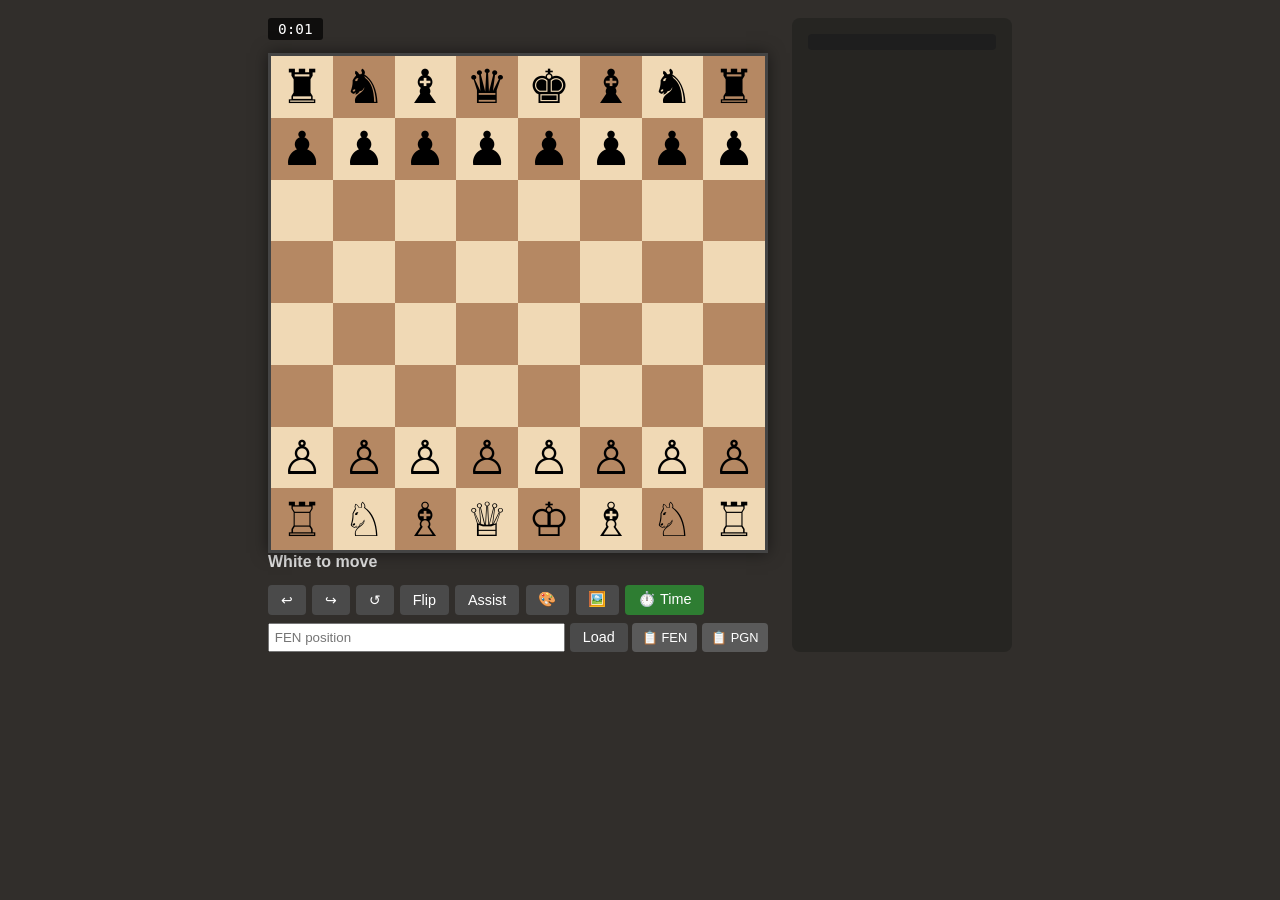
==== commit e7382bd1: "Refactor CSS and JavaScript for code consistency" ====
--- a/index.html
+++ b/index.html
@@ -13,7 +13,7 @@
 --board-size: min(80vw, 80vh, 500px);
 --square-size: calc(var(--board-size) / 8);
 }
-* { box-sizing: border-box; margin: 0; padding: 0; }
+* { box-sizing: border-box; margin: 0; padding: 0;}
 body {
 font-family: sans-serif;
 background: #312e2b;
@@ -78,9 +78,9 @@
 border-radius: 3px;
 font-size: 0.9rem;
 }
-.move-entry .move-num { color: #888; min-width: 22px; }
-.move-entry .move-text { color: #eee; flex: 1; }
-.move-entry .move-time { color: #aaa; font-size: 0.8rem; }
+.move-entry .move-num { color: #888; min-width: 22px;}
+.move-entry .move-text { color: #eee; flex: 1;}
+.move-entry .move-time { color: #aaa; font-size: 0.8rem;}
 .board-timer {
 position: absolute;
 top: 0;
@@ -94,7 +94,7 @@
 pointer-events: none;
 z-index: 10;
 }
-.controls { display: flex; flex-wrap: wrap; gap: 0.4rem; }
+.controls { display: flex; flex-wrap: wrap; gap: 0.4rem;}
 button {
 padding: 0.4rem 0.8rem;
 border: none;
@@ -104,15 +104,15 @@
 color: white;
 font-size: 0.9rem;
 }
-button:hover { background: #666; }
-button.active { background: #2e7d32; }
+button:hover { background: #666;}
+button.active { background: #2e7d32;}
 #status-line {
 min-height: 1.5rem;
 font-weight: bold;
 color: #ddd;
 }
-.fen-area { display: flex; gap: 0.3rem; margin-top: 0.5rem; flex-wrap: wrap; }
-#fen-input { flex: 1; padding: 0.3rem; min-width: 150px; }
+.fen-area { display: flex; gap: 0.3rem; margin-top: 0.5rem; flex-wrap: wrap;}
+#fen-input { flex: 1; padding: 0.3rem; min-width: 150px;}
 #halfmove-clock {
 margin-top: 4px;
 font-family: 'pixelnum', monospace;
@@ -124,112 +124,10 @@
 font-size: 0.8rem;
 background: #5a5a5a;
 }
-.export-btn:hover { background: #7a7a7a; }
+.export-btn:hover { background: #7a7a7a;}
 @media (max-width: 600px) {
-.app { flex-direction: column; align-items: center; }
-.sidebar { width: 100%; }
-}
-
-@font-face {
-font-family: 'pixelnum';
-src: url('pixelnum.ttf') format('truetype');
-}
-.square {
-position: relative;
-display: flex;
-align-items: center;
-justify-content: center;
-font-family: 'pixelnum', sans-serif;
-font-size: calc(var(--square-size) * 0.75);
-color: #000;
-cursor: pointer;
-transition: background-color 0.15s, transform 0.05s;
-}
-.light { background-color: var(--light-square); }
-.dark{ background-color: var(--dark-square); }
-.square:active {
-filter: brightness(1.2);
-transform: scale(0.95);
-}
-.square.last-move { box-shadow: inset 0 0 10px rgba(255,255,0,0.7); }
-.square.selected {
-box-shadow: inset 0 0 15px rgba(0, 191, 255, 0.8);
-outline: 3px solid #00bfff;
-outline-offset: -3px;
-z-index: 2;
-}
-.square.move-highlight { background-color: rgba(0, 255, 0, 0.3) !important; }
-.square.capture-highlight {
-background-color: rgba(255, 0, 0, 0.3) !important;
-box-shadow: inset 0 0 0 4px rgba(255,0,0,0.5);
-}
-.square.king-checkmate::after {
-content: '';
-position: absolute;
-top: 0; left: 0; right: 0; bottom: 0;
-background: rgba(255, 0, 0, 0.5);
-pointer-events: none;
-z-index: 3;
-}
-#board-container.flipped { transform: rotate(180deg); }
-#board-container.flipped .square { transform: rotate(180deg); }
-.promotion-modal {
-position: fixed; top: 50%; left: 50%;
-transform: translate(-50%, -50%);
-background: #eee; padding: 1rem; border-radius: 8px;
-display: flex; gap: 0.5rem; z-index: 1000;
-box-shadow: 0 0 20px rgba(0,0,0,0.4);
-}
-.promotion-modal button {
-font-size: 2rem; width: 3rem; height: 3rem;
-background: white; border: 2px solid #999; cursor: pointer;
-}
-.drag-ghost {
-position: fixed; pointer-events: none;
-font-family: 'pixelnum', sans-serif;
-font-size: calc(var(--square-size) * 0.75);
-color: rgba(0,0,0,0.85); z-index: 1001;
-width: var(--square-size);
-height: var(--square-size);
-display: flex;
-align-items: center;
-justify-content: center;
-}
-
-.attack-overlay {
-position: absolute;
-top: 2px;
-left: 2px;
-right: 2px;
-display: flex;
-justify-content:
-font-size: 0.5rem;
-font-weight: bold;
-pointer-events: none;
-font-family: 'pixelnum', monospace;
-z-index: 10;
-line-height: 1;
-}
-
-
-.attack-white { 
-color: #fff; 
-text-shadow: 0 0 3px rgba(0,0,0,0.9);
-}
-
-
-.attack-black { 
-color: #000; 
-text-shadow: 0 0 3px rgba(255,255,255,0.9);
-}
-#board-container.img-import {
-background-size: 100% 100%;
-background-position: center;
-box-shadow: none;
-}
-#board-container.img-import .square {
-background-color: transparent !important;
-}
+.app { flex-direction: column; align-items: center;}
+.sidebar { width: 100%;}}
 </style>
 </head>
 <body>
@@ -287,7 +185,7 @@
 function squareToCoords(sq) {
 const file = sq.charCodeAt(0) - 97;
 const rank = parseInt(sq[1]);
-return { row: 8 - rank, col: file };
+return { row: 8 - rank, col: file};
 }
 
 (function() {
@@ -327,14 +225,13 @@
 const time = this._format();
 this.tickCallbacks.forEach(cb => cb(time));
 }
-onTick(cb) { this.tickCallbacks.push(cb); }
+onTick(cb) { this.tickCallbacks.push(cb);}
 _format() {
 const totalSec = Math.floor(this.elapsed);
 const mins = Math.floor(totalSec / 60);
 const secs = totalSec % 60;
 return mins + ':' + (secs < 10 ? '0' : '') + secs;
-}
-}
+}}
 window.MoveTimer = MoveTimer;
 })();
 
@@ -361,7 +258,7 @@
 ['R', 'N', 'B', 'Q', 'K', 'B', 'N', 'R']
 ];
 this.turn = 'w';
-this.castlingRights = { K: true, Q: true, k: true, q: true };
+this.castlingRights = { K: true, Q: true, k: true, q: true};
 this.enPassantTarget = null;
 this.halfmoveClock = 0;
 this.fullmoveNumber = 1;
@@ -374,18 +271,17 @@
 this._recordPosition();
 }
 
-isWhite(piece) { return /^[A-Z]$/.test(piece); }
-isBlack(piece) { return /^[a-z]$/.test(piece); }
-colorOf(piece) { return piece === '.' ? null : (this.isWhite(piece) ? 'w' : 'b'); }
-cloneBoard() { return this.board.map(row => [...row]); }
+isWhite(piece) { return /^[A-Z]$/.test(piece);}
+isBlack(piece) { return /^[a-z]$/.test(piece);}
+colorOf(piece) { return piece === '.' ? null : (this.isWhite(piece) ? 'w' : 'b');}
+cloneBoard() { return this.board.map(row => [...row]);}
 
 findKing(color) {
 const king = color === 'w' ? 'K' : 'k';
 for (let r = 0; r < 8; r++) {
 for (let c = 0; c < 8; c++) {
 if (this.board[r][c] === king) return [r, c];
-}
-}
+}}
 return null;
 }
 
@@ -394,8 +290,7 @@
 for (let col = 0; col < 8; col++) {
 if (this.colorOf(this.board[row][col]) !== attackerColor) continue;
 if (this.canPieceMove(row, col, r, c)) return true;
-}
-}
+}}
 return false;
 }
 
@@ -434,8 +329,7 @@
 case 'Q': return (dr === 0 || dc === 0 || absDr === absDc) && this.checkSlidingPath(fromRow, fromCol, toRow, toCol);
 case 'K': return absDr <= 1 && absDc <= 1;
 default: return false;
-}
-}
+}}
 
 checkSlidingPath(fromRow, fromCol, toRow, toCol) {
 const dr = Math.sign(toRow - fromRow);
@@ -504,7 +398,7 @@
 doesMoveLeaveKingSafe(fromRow, fromCol, toRow, toCol, enPassant = false) {
 const originalBoard = this.board;
 const originalEnPassant = this.enPassantTarget;
-const originalCastling = { ...this.castlingRights };
+const originalCastling = { ...this.castlingRights};
 this.board = this.cloneBoard();
 this.makeMoveOnBoard(fromRow, fromCol, toRow, toCol, enPassant);
 const kingSafe = !this.isInCheck(this.turn);
@@ -520,8 +414,7 @@
 this.board[fromRow][fromCol] = '.';
 if (enPassantCapture) {
 this.board[fromRow][toCol] = '.';
-}
-}
+}}
 
 getLegalMoves(fromRow, fromCol) {
 const moves = [];
@@ -530,9 +423,8 @@
 for (let toRow = 0; toRow < 8; toRow++) {
 for (let toCol = 0; toCol < 8; toCol++) {
 if (this.isMoveLegal(fromRow, fromCol, toRow, toCol)) {
-moves.push({ to: coordsToSquare(toRow, toCol), toRow, toCol });
-}
-}
+moves.push({ to: coordsToSquare(toRow, toCol), toRow, toCol});
+}}
 }
 return moves;
 }
@@ -545,14 +437,13 @@
 if (piece !== '.' && this.colorOf(piece) === this.turn) {
 const sq = coordsToSquare(row, col);
 legalMovesMap.set(sq, this.getLegalMoves(row, col));
-}
-}
+}}
 }
 this._updateGameStatus();
 return {
 board: this.cloneBoard(),
 turn: this.turn,
-castlingRights: { ...this.castlingRights },
+castlingRights: { ...this.castlingRights},
 enPassantTarget: this.enPassantTarget,
 halfmoveClock: this.halfmoveClock,
 fullmoveNumber: this.fullmoveNumber,
@@ -608,9 +499,8 @@
 if (type === 'R' || type === 'Q') hasRooksOrQueens = true;
 else if (type === 'P') hasPawns = true;
 else if (type === 'N') knights++;
-else if (type === 'B') bishops.push({ row: r, col: c });
-}
-}
+else if (type === 'B') bishops.push({ row: r, col: c});
+}}
 if (hasRooksOrQueens || hasPawns) return false;
 if (knights === 0 && bishops.length === 0) return true;
 if (bishops.length === 0 && knights > 0 && knights <= 2) return true;
@@ -636,8 +526,7 @@
 this._status = 'check';
 } else {
 this._status = 'active';
-}
-}
+}}
 
 _hasAnyLegalMoves() {
 for (let row = 0; row < 8; row++) {
@@ -645,15 +534,14 @@
 const piece = this.board[row][col];
 if (piece !== '.' && this.colorOf(piece) === this.turn) {
 if (this.getLegalMoves(row, col).length > 0) return true;
-}
-}
+}}
 }
 return false;
 }
 
 executeMove(fromSq, toSq, promotionPiece = 'q') {
-const { row: fromRow, col: fromCol } = squareToCoords(fromSq);
-const { row: toRow, col: toCol } = squareToCoords(toSq);
+const { row: fromRow, col: fromCol} = squareToCoords(fromSq);
+const { row: toRow, col: toCol} = squareToCoords(toSq);
 if (!this.isMoveLegal(fromRow, fromCol, toRow, toCol)) return false;
 const piece = this.board[fromRow][fromCol];
 const color = this.turn;
@@ -677,7 +565,7 @@
 this._history.push({
 board: this.cloneBoard(),
 turn: this.turn,
-castlingRights: { ...this.castlingRights },
+castlingRights: { ...this.castlingRights},
 enPassantTarget: this.enPassantTarget,
 halfmoveClock: this.halfmoveClock,
 fullmoveNumber: this.fullmoveNumber,
@@ -700,8 +588,8 @@
 const epRow = color === 'w' ? fromRow - 1 : fromRow + 1;
 this.enPassantTarget = [epRow, fromCol];
 }
-if (piece === 'K') { this.castlingRights.K = false; this.castlingRights.Q = false; }
-if (piece === 'k') { this.castlingRights.k = false; this.castlingRights.q = false; }
+if (piece === 'K') { this.castlingRights.K = false; this.castlingRights.Q = false;}
+if (piece === 'k') { this.castlingRights.k = false; this.castlingRights.q = false;}
 if (piece === 'R') {
 if (fromRow === 7 && fromCol === 0) this.castlingRights.Q = false;
 if (fromRow === 7 && fromCol === 7) this.castlingRights.K = false;
@@ -732,7 +620,7 @@
 
 if (this.turn === 'b') this.fullmoveNumber++;
 this.turn = this.turn === 'w' ? 'b' : 'w';
-this._lastMove = { from: fromSq, to: toSq };
+this._lastMove = { from: fromSq, to: toSq};
 this._recordPosition();
 this._fireUpdate('move');
 return true;
@@ -743,7 +631,7 @@
 this._redoStack.push({
 board: this.cloneBoard(),
 turn: this.turn,
-castlingRights: { ...this.castlingRights },
+castlingRights: { ...this.castlingRights},
 enPassantTarget: this.enPassantTarget,
 halfmoveClock: this.halfmoveClock,
 fullmoveNumber: this.fullmoveNumber,
@@ -770,7 +658,7 @@
 this._history.push({
 board: this.cloneBoard(),
 turn: this.turn,
-castlingRights: { ...this.castlingRights },
+castlingRights: { ...this.castlingRights},
 enPassantTarget: this.enPassantTarget,
 halfmoveClock: this.halfmoveClock,
 fullmoveNumber: this.fullmoveNumber,
@@ -792,7 +680,7 @@
 return true;
 }
 
-onUpdate(cb) { this._listeners.push(cb); }
+onUpdate(cb) { this._listeners.push(cb);}
 _fireUpdate(action) {
 const state = this.getState();
 for (const cb of this._listeners) cb(state, action);
@@ -806,10 +694,9 @@
 const piece = this.board[r][c];
 if (piece === '.') empty++;
 else {
-if (empty > 0) { fen += empty; empty = 0; }
+if (empty > 0) { fen += empty; empty = 0;}
 fen += piece;
-}
-}
+}}
 if (empty > 0) fen += empty;
 if (r < 7) fen += '/';
 }
@@ -871,7 +758,7 @@
 const parts = fen.trim().split(/\s+/);
 if (parts.length < 6) throw new Error('Invalid FEN');
 const [placement, turn, castlingStr, enPassant, halfmove, fullmove] = parts;
-this.board = Array.from({ length: 8 }, () => Array(8).fill('.'));
+this.board = Array.from({ length: 8}, () => Array(8).fill('.'));
 const ranks = placement.split('/');
 for (let row = 0; row < 8; row++) {
 let col = 0;
@@ -880,8 +767,7 @@
 else if ('pnbrqkPNBRQK'.includes(ch)) {
 this.board[row][col] = ch;
 col++;
-}
-}
+}}
 }
 this.turn = turn;
 this.castlingRights = {
@@ -889,7 +775,7 @@
 k: castlingStr.includes('k'), q: castlingStr.includes('q')
 };
 if (enPassant !== '-') {
-const { row, col } = squareToCoords(enPassant);
+const { row, col} = squareToCoords(enPassant);
 this.enPassantTarget = [row, col];
 } else {
 this.enPassantTarget = null;
@@ -904,8 +790,7 @@
 this._status = 'active';
 this._recordPosition();
 this._fireUpdate('fen');
-}
-}
+}}
 window.ChessGame = ChessGame;
 })();
 
@@ -944,8 +829,7 @@
 squareDiv.setAttribute('aria-label', sq);
 squareDiv.addEventListener('pointerdown', onPointerDown);
 boardEl.appendChild(squareDiv);
-}
-}
+}}
 document.addEventListener('pointermove', onPointerMove);
 document.addEventListener('pointerup', onPointerUp);
 }
@@ -954,7 +838,7 @@
 const squares = boardEl.querySelectorAll('.square');
 squares.forEach(sq => {
 const sqName = sq.dataset.square;
-const { row, col } = squareToCoords(sqName);
+const { row, col} = squareToCoords(sqName);
 const piece = state.board[row][col];
 sq.textContent = pieceToSymbol(piece) || '';
 sq.className = 'square';
@@ -963,8 +847,7 @@
 if (state.lastMove) {
 if (sqName === state.lastMove.from || sqName === state.lastMove.to) {
 sq.classList.add('last-move');
-}
-}
+}}
 if (selectedSquare === sqName) sq.classList.add('selected');
 });
 if (selectedSquare && state.legalMoves && state.legalMoves.has(selectedSquare)) {
@@ -972,14 +855,13 @@
 moves.forEach(m => {
 const targetSquare = boardEl.querySelector(`[data-square="${m.to}"]`);
 if (targetSquare) {
-const { row: tr, col: tc } = squareToCoords(m.to);
+const { row: tr, col: tc} = squareToCoords(m.to);
 const pieceAtTarget = state.board[tr][tc];
 if (pieceAtTarget && pieceAtTarget !== '.') {
 targetSquare.classList.add('capture-highlight');
 } else {
 targetSquare.classList.add('move-highlight');
-}
-}
+}}
 });
 }
 if (state.status === 'checkmate') {
@@ -992,10 +874,8 @@
 const kingSquare = boardEl.querySelector(`[data-square="${sq}"]`);
 if (kingSquare) kingSquare.classList.add('king-checkmate');
 break;
-}
-}
-}
-}
+}}
+}}
 }
 
 function updateStatus(state) {
@@ -1014,8 +894,7 @@
 statusEl.textContent = 'Draw (threefold repetition).';
 } else if (state.status === 'insufficient') {
 statusEl.textContent = 'Draw (insufficient material).';
-}
-}
+}}
 
 function updateMoveList(state, action) {
 if (action === 'move') {
@@ -1053,8 +932,7 @@
 
 moveCount++;
 if (moveCount % 2 === 0) moveNumber++;
-}
-} else if (action === 'undo') {
+}} else if (action === 'undo') {
 if (moveListEl.lastChild) moveListEl.removeChild(moveListEl.lastChild);
 moveCount--;
 if (moveCount > 0 && moveCount % 2 === 0) moveNumber--;
@@ -1066,8 +944,7 @@
 moveCount = 0;
 } else if (action === 'time-toggle') {
 rebuildMoveListFromState();
-}
-}
+}}
 
 function rebuildMoveListFromState() {
 const entries = moveListEl.querySelectorAll('.move-entry');
@@ -1079,11 +956,9 @@
 timeSpan.className = 'move-time';
 timeSpan.textContent = '—';
 entry.appendChild(timeSpan);
-}
-} else {
+}} else {
 if (timeSpan) timeSpan.remove();
-}
-});
+}});
 }
 
 function updateHalfmoveClock(state) {
@@ -1099,14 +974,13 @@
 document.querySelectorAll('.attack-overlay').forEach(e => e.remove());
 } else {
 if (window.attackLvl) window.attackLvl.update(game.getState());
-}
-}
+}}
 
 function handleSquareTap(sq) {
 if (promotionPending) return;
 const state = game.getState();
 if (state.status !== 'active' && state.status !== 'check') return;
-const { row, col } = squareToCoords(sq);
+const { row, col} = squareToCoords(sq);
 const piece = state.board[row][col];
 if (selectedSquare) {
 if (selectedSquare === sq) {
@@ -1117,10 +991,10 @@
 const moves = state.legalMoves.get(selectedSquare) || [];
 const move = moves.find(m => m.to === sq);
 if (move) {
-const { row: toRow, col: toCol } = squareToCoords(sq);
+const { row: toRow, col: toCol} = squareToCoords(sq);
 const movingPiece = state.board[squareToCoords(selectedSquare).row][squareToCoords(selectedSquare).col];
 if (movingPiece.toUpperCase() === 'P' && (toRow === 0 || toRow === 7)) {
-promotionPending = { from: selectedSquare, to: sq };
+promotionPending = { from: selectedSquare, to: sq};
 showPromotionModal();
 return;
 }
@@ -1134,15 +1008,13 @@
 } else {
 selectedSquare = null;
 renderBoard(state);
-}
-}
+}}
 } else {
 if (piece && piece !== '.' && ((state.turn === 'w' && piece === piece.toUpperCase()) ||
 (state.turn === 'b' && piece !== piece.toUpperCase()))) {
 selectedSquare = sq;
 renderBoard(state);
-}
-}
+}}
 }
 
 function showPromotionModal() {
@@ -1165,8 +1037,7 @@
 game.executeMove(promotionPending.from, promotionPending.to, p);
 promotionPending = null;
 modal.remove();
-}
-};
+}};
 modal.appendChild(btn);
 });
 document.body.appendChild(modal);
@@ -1200,8 +1071,7 @@
 const rect = e.currentTarget.getBoundingClientRect();
 dragOffsetX = e.clientX - rect.left;
 dragOffsetY = e.clientY - rect.top;
-try { e.currentTarget.setPointerCapture(e.pointerId); } catch (err) {}
-}
+try { e.currentTarget.setPointerCapture(e.pointerId);} catch (err) {}}
 
 function onPointerMove(e) {
 if (!dragStartSquare) return;
@@ -1210,7 +1080,7 @@
 const dy = Math.abs(e.clientY - startY);
 if (!isDragging && (dx > 8 || dy > 8)) {
 const state = game.getState();
-const { row, col } = squareToCoords(dragStartSquare);
+const { row, col} = squareToCoords(dragStartSquare);
 const piece = state.board[row][col];
 if (!piece || piece === '.') return;
 const pieceClr = piece === piece.toUpperCase() ? 'w' : 'b';
@@ -1229,8 +1099,7 @@
 const squareSize = parseFloat(getComputedStyle(document.documentElement).getPropertyValue('--square-size')) || 60;
 dragGhost.style.left = (e.clientX - squareSize / 2) + 'px';
 dragGhost.style.top = (e.clientY - squareSize / 2) + 'px';
-}
-}
+}}
 
 function onPointerUp(e) {
 if (!dragStartSquare) return;
@@ -1246,15 +1115,14 @@
 const moves = state.legalMoves.get(dragStartSquare) || [];
 const move = moves.find(m => m.to === targetSquare);
 if (move) {
-const { row: toRow, col: toCol } = squareToCoords(targetSquare);
+const { row: toRow, col: toCol} = squareToCoords(targetSquare);
 const movingPiece = state.board[squareToCoords(dragStartSquare).row][squareToCoords(dragStartSquare).col];
 if (movingPiece.toUpperCase() === 'P' && (toRow === 0 || toRow === 7)) {
-promotionPending = { from: dragStartSquare, to: targetSquare };
+promotionPending = { from: dragStartSquare, to: targetSquare};
 showPromotionModal();
 } else {
 game.executeMove(dragStartSquare, targetSquare, 'q');
-}
-}
+}}
 }
 selectedSquare = null;
 } else {
@@ -1274,8 +1142,7 @@
 timer.stop();
 } else if (!timer.running) {
 timer.start();
-}
-}
+}}
 
 document.getElementById('undo-btn').addEventListener('click', () => {
 selectedSquare = null;
@@ -1312,8 +1179,7 @@
 game.loadFEN(fen);
 } catch (e) {
 alert('Invalid FEN');
-}
-}
+}}
 });
 
 document.getElementById('fen-copy-btn').addEventListener('click', () => {
@@ -1323,7 +1189,7 @@
 const btn = document.getElementById('fen-copy-btn');
 const original = btn.textContent;
 btn.textContent = '✓ Copied!';
-setTimeout(() => { btn.textContent = original; }, 2000);
+setTimeout(() => { btn.textContent = original;}, 2000);
 }).catch(err => {
 alert('Failed to copy FEN');
 });
@@ -1336,13 +1202,13 @@
 const btn = document.getElementById('pgn-copy-btn');
 const original = btn.textContent;
 btn.textContent = '✓ Copied!';
-setTimeout(() => { btn.textContent = original; }, 2000);
+setTimeout(() => { btn.textContent = original;}, 2000);
 }).catch(err => {
 alert('Failed to copy PGN');
 });
 });
 
-timer.onTick((formatted) => { timerEl.textContent = formatted; });
+timer.onTick((formatted) => { timerEl.textContent = formatted;});
 
 game.onUpdate((state, action) => {
 renderBoard(state);
@@ -1360,8 +1226,7 @@
 function loadFromStorage() {
 const saved = localStorage.getItem('chessState');
 if (saved) {
-try { game.loadFEN(saved); } catch(e) { console.log('Could not load saved game'); }
-}
+try { game.loadFEN(saved);} catch(e) { console.log('Could not load saved game');}}
 }
 
 initBoard();
@@ -1434,8 +1299,7 @@
 case 'Q': return (dr === 0 || dc === 0 || absDr === absDc) && checkSlidingPathAttack(state, fromRow, fromCol, toRow, toCol);
 case 'K': return absDr <= 1 && absDc <= 1;
 default: return false;
-}
-}
+}}
 function checkSlidingPathAttack(state, fromRow, fromCol, toRow, toCol) {
 const dr = Math.sign(toRow - fromRow);
 const dc = Math.sign(toCol - fromCol);
@@ -1463,8 +1327,7 @@
 const color = piece === piece.toUpperCase() ? 'w' : 'b';
 if (color === 'w') whiteAttacks++;
 else blackAttacks++;
-}
-}
+}}
 }
 if (whiteAttacks > 0 || blackAttacks > 0) {
 const squareDiv = container.querySelector(`[data-square="${sq}"]`);
@@ -1473,12 +1336,9 @@
 overlay.className = 'attack-overlay';
 overlay.innerHTML = `<span class="attack-white">${whiteAttacks}</span><span class="attack-black">${blackAttacks}</span>`;
 squareDiv.appendChild(overlay);
-}
-}
-}
-}
-}
-};
+}}
+}}
+}};
 })();
 
 (function() {
@@ -1522,5 +1382,107 @@
 });
 })();
 </script>
+
+<style>
+@font-face {
+font-family: 'pixelnum';
+src: url('pixelnum.ttf') format('truetype');
+}
+.square {
+position: relative;
+display: flex;
+align-items: center;
+justify-content: center;
+font-family: 'pixelnum', sans-serif;
+font-size: calc(var(--square-size) * 0.75);
+color: #000;
+cursor: pointer;
+transition: background-color 0.15s, transform 0.05s;
+}
+.light { background-color: var(--light-square);}
+.dark{ background-color: var(--dark-square);}
+.square:active {
+filter: brightness(1.2);
+transform: scale(0.95);
+}
+.square.last-move { box-shadow: inset 0 0 10px rgba(255,255,0,0.7);}
+.square.selected {
+box-shadow: inset 0 0 15px rgba(0, 191, 255, 0.8);
+outline: 3px solid #00bfff;
+outline-offset: -3px;
+z-index: 2;
+}
+.square.move-highlight { background-color: rgba(0, 255, 0, 0.3) !important;}
+.square.capture-highlight {
+background-color: rgba(255, 0, 0, 0.3) !important;
+box-shadow: inset 0 0 0 4px rgba(255,0,0,0.5);
+}
+.square.king-checkmate::after {
+content: '';
+position: absolute;
+top: 0; left: 0; right: 0; bottom: 0;
+background: rgba(255, 0, 0, 0.5);
+pointer-events: none;
+z-index: 3;
+}
+#board-container.flipped { transform: rotate(180deg);}
+#board-container.flipped .square { transform: rotate(180deg);}
+.promotion-modal {
+position: fixed; top: 50%; left: 50%;
+transform: translate(-50%, -50%);
+background: #eee; padding: 1rem; border-radius: 8px;
+display: flex; gap: 0.5rem; z-index: 1000;
+box-shadow: 0 0 20px rgba(0,0,0,0.4);
+}
+.promotion-modal button {
+font-size: 2rem; width: 3rem; height: 3rem;
+background: white; border: 2px solid #999; cursor: pointer;
+}
+.drag-ghost {
+position: fixed; pointer-events: none;
+font-family: 'pixelnum', sans-serif;
+font-size: calc(var(--square-size) * 0.75);
+color: rgba(0,0,0,0.85); z-index: 1001;
+width: var(--square-size);
+height: var(--square-size);
+display: flex;
+align-items: center;
+justify-content: center;
+}
+
+.attack-overlay {
+position: absolute;
+top: 2px;
+left: 2px;
+right: 2px;
+display: flex;
+justify-content:
+font-size: 0.5rem;
+font-weight: bold;
+pointer-events: none;
+font-family: 'pixelnum', monospace;
+z-index: 10;
+line-height: 1;
+}
+
+.attack-white { 
+color: #fff; 
+text-shadow: 0 0 3px rgba(0,0,0,0.9);
+}
+
+.attack-black { 
+color: #000; 
+text-shadow: 0 0 3px rgba(255,255,255,0.9);
+}
+#board-container.img-import {
+background-size: 100% 100%;
+background-position: center;
+box-shadow: none;
+}
+#board-container.img-import .square {
+background-color: transparent !important;
+}
+</style>
+
 </body>
 </html>
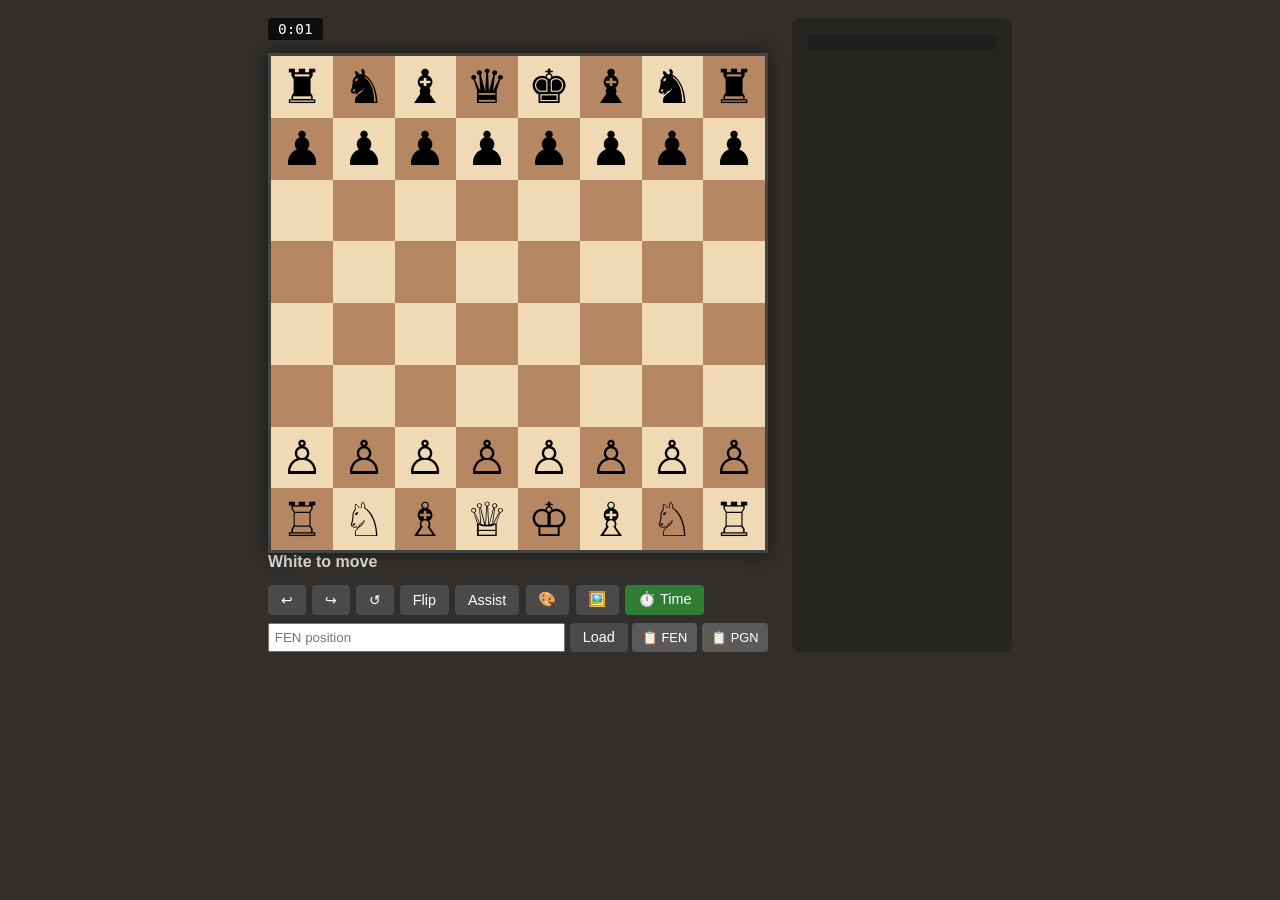
==== commit 060cabaf: "Fix justify-content property in CSS" ====
--- a/index.html
+++ b/index.html
@@ -1456,7 +1456,7 @@
 left: 2px;
 right: 2px;
 display: flex;
-justify-content:
+justify-content: space-between;
 font-size: 0.5rem;
 font-weight: bold;
 pointer-events: none;
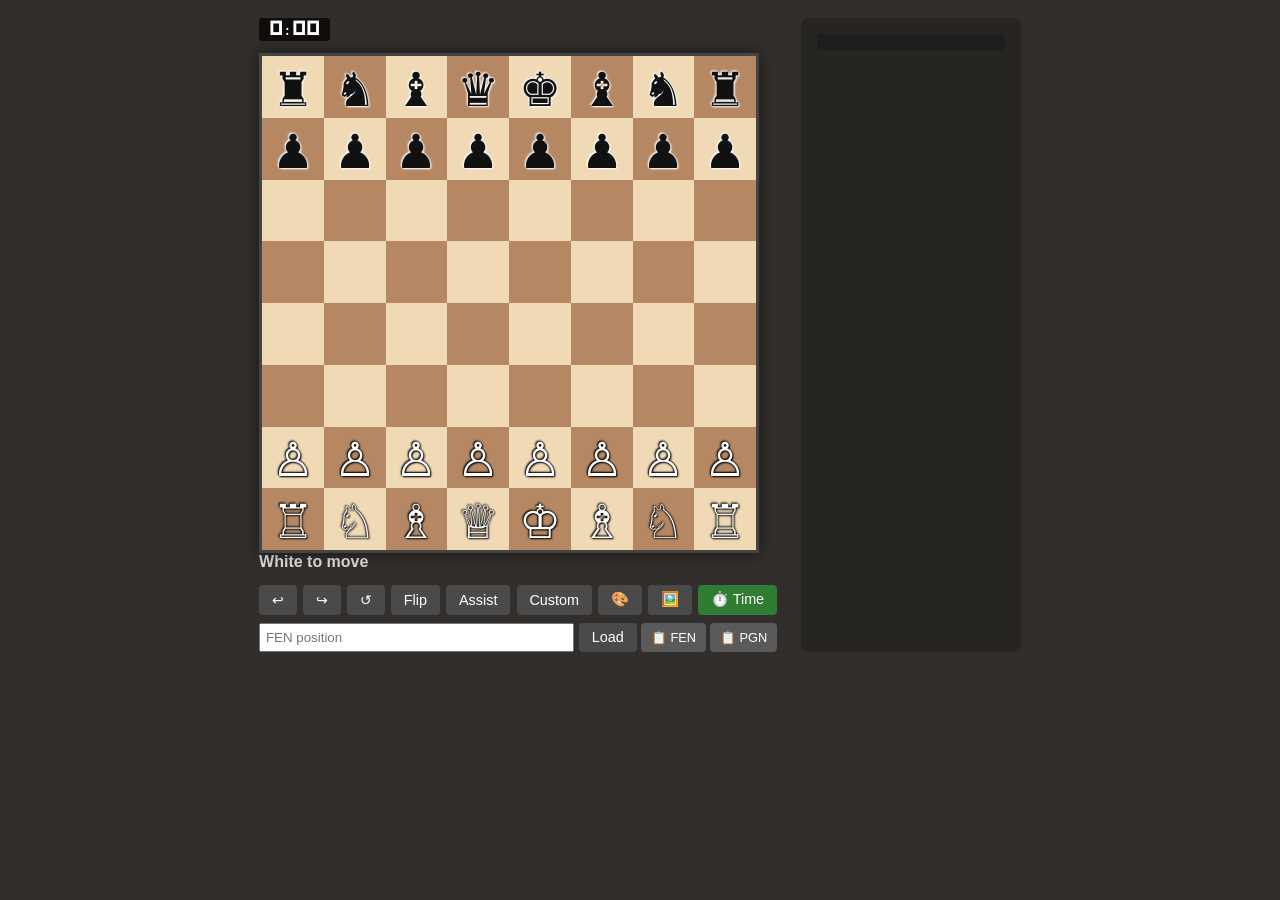
==== commit 6c1e1211: "Update print statement from 'Hello' to 'Goodbye'" ====
--- a/index.html
+++ b/index.html
@@ -46,7 +46,8 @@
 box-shadow: 0 0 15px rgba(0,0,0,0.5);
 position: relative;
 user-select: none;
-background: #ddd;
+touch-action: none;
+overflow: hidden;
 }
 .sidebar {
 width: 220px;
@@ -80,7 +81,7 @@
 }
 .move-entry .move-num { color: #888; min-width: 22px;}
 .move-entry .move-text { color: #eee; flex: 1;}
-.move-entry .move-time { color: #aaa; font-size: 0.8rem;}
+.move-entry .move-time { color: #aaa; font-size: 10px !important;}
 .board-timer {
 position: absolute;
 top: 0;
@@ -128,6 +129,246 @@
 @media (max-width: 600px) {
 .app { flex-direction: column; align-items: center;}
 .sidebar { width: 100%;}}
+
+@font-face {
+font-family: 'pixelnum';
+src: url('pixelnum.ttf') format('truetype');
+}
+.square {
+position: relative;
+display: flex;
+align-items: center;
+justify-content: center;
+font-family: 'pixelnum', sans-serif;
+font-size: calc(var(--square-size) * 0.75);
+cursor: pointer;
+transition: background-color 0.15s;
+}
+.light { background-color: var(--light-square);}
+.dark{ background-color: var(--dark-square);}
+.square:active {
+filter: brightness(1.2);
+}
+.square.last-move { box-shadow: inset 0 0 10px rgba(255,255,0,0.7);}
+.square.selected {
+box-shadow: inset 0 0 15px rgba(0, 191, 255, 0.8);
+outline: 3px solid #00bfff;
+outline-offset: -3px;
+z-index: 2;
+}
+.square.move-highlight { background-color: rgba(0, 255, 0, 0.3) !important;}
+.square.capture-highlight {
+background-color: rgba(255, 0, 0, 0.3) !important;
+box-shadow: inset 0 0 0 4px rgba(255,0,0,0.5);
+}
+.square.custom-highlight {
+box-shadow: inset 0 0 0 4px rgba(0, 255, 100, 0.9) !important;
+background-color: rgba(0, 255, 100, 0.25) !important;
+}
+.square.king-checkmate::after {
+content: '';
+position: absolute;
+top: 0; left: 0; right: 0; bottom: 0;
+background: rgba(255, 0, 0, 0.5);
+pointer-events: none;
+z-index: 3;
+}
+#board-container.flipped { transform: rotate(180deg);}
+#board-container.flipped .square { transform: rotate(180deg);}
+
+.piece-white {
+    color: #fff;
+    text-shadow: 0 0 2px #000, 1px 1px 2px #000, -1px -1px 2px #000;
+}
+.piece-black {
+    color: #111;
+    text-shadow: 0 0 2px #fff, 1px 1px 2px #fff, -1px -1px 2px #fff;
+}
+
+.promotion-modal {
+position: fixed; top: 50%; left: 50%;
+transform: translate(-50%, -50%);
+background: #333; padding: 1rem; border-radius: 8px;
+display: flex; gap: 0.5rem; z-index: 1000;
+box-shadow: 0 0 20px rgba(0,0,0,0.4);
+border: 2px solid #555;
+}
+.promotion-modal button {
+font-size: 2rem; width: 3rem; height: 3rem;
+background: #444; border: 1px solid #666; cursor: pointer;
+display: flex; align-items: center; justify-content: center;
+}
+
+/* ── Drag ghost (fixed, follows cursor) ── */
+.drag-ghost {
+position: fixed;
+pointer-events: none;
+font-family: 'pixelnum', sans-serif;
+font-size: calc(var(--square-size) * 0.85);
+z-index: 10000;
+width: var(--square-size);
+height: var(--square-size);
+display: flex;
+align-items: center;
+justify-content: center;
+transform: translate(-50%, -50%) scale(1.1);
+filter: drop-shadow(0 8px 16px rgba(0,0,0,0.5));
+transition: none;
+will-change: left, top;
+}
+
+.attack-overlay {
+position: absolute;
+top: 2px;
+left: 2px;
+right: 2px;
+display: flex;
+justify-content: space-between;
+font-size: 0.5rem;
+font-weight: bold;
+pointer-events: none;
+font-family: 'pixelnum', monospace;
+z-index: 5;
+line-height: 1;
+}
+
+.attack-white { 
+color: #fff; 
+text-shadow: 0 0 3px rgba(0,0,0,0.9);
+}
+
+.attack-black { 
+color: #000; 
+text-shadow: 0 0 3px rgba(255,255,255,0.9);
+}
+#board-container.img-import {
+background-size: 100% 100%;
+background-position: center;
+box-shadow: none;
+}
+#board-container.img-import .square {
+background-color: transparent !important;
+}
+
+/* ── Custom Mode Panel ── */
+.custom-panel {
+position: fixed;
+bottom: 20px;
+left: 50%;
+transform: translateX(-50%);
+background: #2a2a2a;
+border: 1px solid #555;
+border-radius: 6px;
+padding: 0;
+z-index: 999;
+display: flex;
+flex-direction: column;
+box-shadow: 0 4px 16px rgba(0,0,0,0.6);
+max-width: 95vw;
+touch-action: none;
+}
+.custom-panel-header {
+background: #1a1a1a;
+padding: 4px 6px;
+border-radius: 5px 5px 0 0;
+display: flex;
+justify-content: space-between;
+align-items: center;
+user-select: none;
+border-bottom: 1px solid #444;
+cursor: grab;
+}
+.custom-panel-header:active {
+cursor: grabbing;
+}
+.custom-panel-header span {
+color: #ccc;
+font-size: 0.7rem;
+font-weight: 600;
+}
+.custom-panel-drag-handle {
+color: #666;
+font-size: 0.8rem;
+}
+.custom-panel-content {
+padding: 6px;
+display: flex;
+flex-direction: column;
+gap: 5px;
+}
+.custom-palette {
+display: flex;
+flex-direction: column;
+gap: 3px;
+align-items: center;
+}
+.palette-row {
+display: flex;
+gap: 2px;
+align-items: center;
+}
+.palette-piece {
+width: 22px;
+height: 22px;
+background: #444;
+border: 1px solid #666;
+border-radius: 3px;
+display: flex;
+align-items: center;
+justify-content: center;
+font-size: 14px;
+cursor: pointer;
+transition: all 0.15s;
+}
+.palette-piece:hover { background: #555; }
+.palette-piece.selected {
+border-color: #4caf50;
+background: #2e7d32;
+box-shadow: 0 0 4px rgba(76, 175, 80, 0.6);
+}
+.palette-trash {
+width: 22px;
+height: 22px;
+background: #5a2a2a;
+border: 1px solid #a33;
+border-radius: 3px;
+display: flex;
+align-items: center;
+justify-content: center;
+font-size: 11px;
+cursor: pointer;
+transition: all 0.15s;
+}
+.palette-trash:hover { background: #7a2a2a; }
+.palette-trash.selected {
+border-color: #ff5252;
+background: #a33;
+box-shadow: 0 0 4px rgba(255, 82, 82, 0.6);
+}
+.custom-actions {
+display: flex;
+gap: 3px;
+justify-content: center;
+flex-wrap: wrap;
+}
+.custom-actions button {
+padding: 3px 6px;
+font-size: 0.7rem;
+border-radius: 3px;
+}
+.custom-actions .back-btn {
+background: #2e7d32;
+}
+.custom-actions .back-btn:hover { background: #388e3c; }
+.custom-actions .clear-btn {
+background: #b71c1c;
+}
+.custom-actions .clear-btn:hover { background: #c62828; }
+.custom-mode-hint {
+color: #aaa;
+font-size: 0.6rem;
+text-align: center;
+}
 </style>
 </head>
 <body>
@@ -142,6 +383,7 @@
 <button id="restart-btn" title="Restart">↺</button>
 <button id="flip-btn" title="Flip board">Flip</button>
 <button id="assist-toggle" title="Assist mode">Assist</button>
+<button id="custom-btn" title="Custom board">Custom</button>
 <button id="color-picker-btn" title="Board colours">🎨</button>
 <button id="img-import-btn" title="Board image">🖼️</button>
 <button id="time-toggle-btn" title="Toggle move times">⏱️ Time</button>
@@ -156,7 +398,30 @@
 </div>
 <div class="sidebar">
 <div class="move-list" id="move-list" aria-label="Move history"></div>
-		</div>
+</div>
+</div>
+
+<!-- Custom Mode Panel (hidden by default) -->
+<div id="custom-panel" class="custom-panel" style="display:none;">
+<div class="custom-panel-header" id="custom-panel-header">
+<span>🎨 Custom Setup</span>
+<div class="custom-panel-drag-handle">⋮⋮</div>
+</div>
+<div class="custom-panel-content">
+<div class="custom-mode-hint">Click a piece, then click a square. Drag also works.</div>
+<div class="custom-palette">
+<div class="palette-row" id="palette-white"></div>
+<div class="palette-row" id="palette-black"></div>
+<div class="palette-row">
+<div class="palette-trash" id="palette-trash" title="Remove piece">🗑️</div>
+</div>
+</div>
+<div class="custom-actions">
+<button class="clear-btn" id="custom-clear">Clear All</button>
+<button id="custom-reset">Reset</button>
+<button class="back-btn" id="custom-back">✓ Done</button>
+</div>
+</div>
 </div>
 
 <script>
@@ -174,8 +439,17 @@
 
 function pieceToSymbol(piece) {
 if (!piece || piece === '.') return '';
-const color = piece === piece.toUpperCase() ? 'w' : 'b';
-return SYMBOLS[color + piece.toUpperCase()] || piece;
+let color, pieceChar;
+if (piece.length === 1) {
+color = piece === piece.toUpperCase() ? 'w' : 'b';
+pieceChar = piece.toUpperCase();
+} else {
+color = piece[0].toLowerCase();
+pieceChar = piece[1].toUpperCase();
+}
+const symbol = SYMBOLS[color + pieceChar] || piece;
+const cls = color === 'w' ? 'piece-white' : 'piece-black';
+return `<span class="${cls}">${symbol}</span>`;
 }
 
 function coordsToSquare(row, col) {
@@ -540,18 +814,20 @@
 }
 
 executeMove(fromSq, toSq, promotionPiece = 'q') {
-const { row: fromRow, col: fromCol} = squareToCoords(fromSq);
-const { row: toRow, col: toCol} = squareToCoords(toSq);
+const { row: fromRow, col: fromCol } = squareToCoords(fromSq);
+const { row: toRow, col: toCol } = squareToCoords(toSq);
 if (!this.isMoveLegal(fromRow, fromCol, toRow, toCol)) return false;
+
 const piece = this.board[fromRow][fromCol];
 const color = this.turn;
 const target = this.board[toRow][toCol];
-const isCapture = target !== '.';
 const dr = toRow - fromRow;
 const dc = toCol - fromCol;
+
 let enPassantCapture = false;
 let castlingMove = false;
 let rookFromCol, rookToCol;
+
 if (piece.toUpperCase() === 'K' && Math.abs(dc) === 2) {
 castlingMove = true;
 const kingside = dc > 0;
@@ -559,9 +835,63 @@
 rookToCol = kingside ? 5 : 3;
 }
 if (piece.toUpperCase() === 'P' && Math.abs(dc) === 1 && target === '.' && 
-this.enPassantTarget && toRow === this.enPassantTarget[0] && toCol === this.enPassantTarget[1]) {
-enPassantCapture = true;
-}
+    this.enPassantTarget && toRow === this.enPassantTarget[0] && toCol === this.enPassantTarget[1]) {
+    enPassantCapture = true;
+}
+
+let moveNotation = "";
+const pieceType = piece.toUpperCase();
+
+if (castlingMove) {
+    moveNotation = (dc > 0) ? "O-O" : "O-O-O";
+} else {
+    const isCap = target !== '.' || enPassantCapture;
+    let disambig = "";
+    
+    if (pieceType !== 'P' && pieceType !== 'K') {
+        const candidates = [];
+        for (let r = 0; r < 8; r++) {
+            for (let c = 0; c < 8; c++) {
+                if (r === fromRow && c === fromCol) continue;
+                const p = this.board[r][c];
+                if (p !== '.' && p.toUpperCase() === pieceType && this.colorOf(p) === color) {
+                    if (this.isMoveLegal(r, c, toRow, toCol)) {
+                        candidates.push({ row: r, col: c });
+                    }
+                }
+            }
+        }
+        if (candidates.length > 0) {
+            const fromFile = String.fromCharCode(97 + fromCol);
+            const fromRank = String(8 - fromRow);
+            const sameFile = candidates.some(cand => cand.col === fromCol);
+            const sameRank = candidates.some(cand => cand.row === fromRow);
+            
+            if (!sameFile) {
+                disambig = fromFile;
+            } else if (!sameRank) {
+                disambig = fromRank;
+            } else {
+                disambig = fromFile + fromRank;
+            }
+        }
+    }
+
+    if (pieceType === 'P') {
+        if (isCap) {
+            moveNotation = String.fromCharCode(97 + fromCol) + "x" + toSq;
+        } else {
+            moveNotation = toSq;
+        }
+    } else {
+        moveNotation = pieceType + disambig + (isCap ? "x" : "") + toSq;
+    }
+
+    if (pieceType === 'P' && (toRow === 0 || toRow === 7)) {
+        moveNotation += "=" + promotionPiece.toUpperCase();
+    }
+}
+
 this._history.push({
 board: this.cloneBoard(),
 turn: this.turn,
@@ -602,20 +932,32 @@
 if (target === 'R' && toRow === 7 && toCol === 7) this.castlingRights.K = false;
 if (target === 'r' && toRow === 0 && toCol === 0) this.castlingRights.q = false;
 if (target === 'r' && toRow === 0 && toCol === 7) this.castlingRights.k = false;
-if (piece.toUpperCase() === 'P' || isCapture) {
+if (piece.toUpperCase() === 'P' || target !== '.') {
 this.halfmoveClock = 0;
 } else {
 this.halfmoveClock++;
 }
 
-// Record move for PGN
-let moveNotation = fromSq + '-' + toSq;
-if (castlingMove) {
-moveNotation = (dc > 0) ? 'O-O' : 'O-O-O';
-}
-if (piece.toUpperCase() === 'P' && (toRow === 0 || toRow === 7)) {
-moveNotation += '=' + promotionPiece.toUpperCase();
-}
+const opponentColor = color === 'w' ? 'b' : 'w';
+const oppKingPos = this.findKing(opponentColor);
+let inCheck = false;
+if (oppKingPos) {
+    inCheck = this.isAttacked(oppKingPos[0], oppKingPos[1], color);
+}
+
+if (inCheck) {
+    const savedTurn = this.turn;
+    this.turn = opponentColor;
+    const hasLegalMoves = this._hasAnyLegalMoves();
+    this.turn = savedTurn;
+    
+    if (!hasLegalMoves) {
+        moveNotation += "#";
+    } else {
+        moveNotation += "+";
+    }
+}
+
 this._pgnMoves.push(moveNotation);
 
 if (this.turn === 'b') this.fullmoveNumber++;
@@ -732,15 +1074,18 @@
 }
 
 let pgn = `[Event "Casual Game"]\n`;
-pgn += `[Site "mysite.github.io"]\n`;
+pgn += `[Site "https://hriskyhrisky.github.io/chess-game/"]\n`;
 pgn += `[Date "${dateStr}"]\n`;
 pgn += `[White "Player 1"]\n`;
 pgn += `[Black "Player 2"]\n`;
 pgn += `[Result "${result}"]\n`;
-pgn += `[FEN "${this.getFEN()}"]\n`;
-pgn += `[SetUp "1"]\n\n`;
-
-// Format moves
+
+if (this._history.length > 0 || this.getFEN() !== "rnbqkbnr/pppppppp/8/8/8/8/PPPPPPPP/RNBQKBNR w KQkq - 0 1") {
+    pgn += `[FEN "${this.getFEN()}"]\n`;
+    pgn += `[SetUp "1"]\n`;
+}
+pgn += `\n`;
+
 let moveText = '';
 for (let i = 0; i < this._pgnMoves.length; i++) {
 if (i % 2 === 0) {
@@ -794,6 +1139,9 @@
 window.ChessGame = ChessGame;
 })();
 
+// ═══════════════════════════════════════════════════════════
+// MAIN UI CONTROLLER
+// ═══════════════════════════════════════════════════════════
 (function() {
 const game = new ChessGame();
 const timer = new MoveTimer();
@@ -806,6 +1154,14 @@
 let moveCount = 0;
 let moveNumber = 1;
 
+// ── Custom mode state ──
+let customMode = false;
+let customSelected = null;
+let customLastPlaced = null;
+let customDragPiece = null;
+let customDragFromBoard = null;
+
+// ── DOM Elements (Declared early to avoid ReferenceErrors) ──
 const boardEl = document.getElementById('board-container');
 const statusEl = document.getElementById('status-line');
 const moveListEl = document.getElementById('move-list');
@@ -813,6 +1169,71 @@
 const halfmoveClockEl = document.getElementById('halfmove-clock');
 const assistBtn = document.getElementById('assist-toggle');
 const timeBtn = document.getElementById('time-toggle-btn');
+const customPanel = document.getElementById('custom-panel');
+const customBtn = document.getElementById('custom-btn');
+
+// ── Custom panel drag state ──
+let customPanelDragging = false;
+let customPanelStartX = 0;
+let customPanelStartY = 0;
+let customPanelStartLeft = 0;
+let customPanelStartTop = 0;
+let customPanelPointerId = null;
+
+const customPanelHeader = document.getElementById('custom-panel-header');
+
+customPanelHeader.addEventListener('pointerdown', (e) => {
+    if (!customMode) return;
+    e.preventDefault();
+    customPanelDragging = true;
+    customPanelPointerId = e.pointerId;
+    
+    const rect = customPanel.getBoundingClientRect();
+    customPanelStartX = e.clientX;
+    customPanelStartY = e.clientY;
+    customPanelStartLeft = rect.left;
+    customPanelStartTop = rect.top;
+    
+    customPanel.style.transform = 'none';
+    customPanel.style.left = customPanelStartLeft + 'px';
+    customPanel.style.top = customPanelStartTop + 'px';
+    
+    customPanelHeader.setPointerCapture(e.pointerId);
+});
+
+customPanelHeader.addEventListener('pointermove', (e) => {
+    if (!customPanelDragging || e.pointerId !== customPanelPointerId) return;
+    
+    let dx = e.clientX - customPanelStartX;
+    let dy = e.clientY - customPanelStartY;
+    
+    let newLeft = customPanelStartLeft + dx;
+    let newTop = customPanelStartTop + dy;
+    
+    const rect = customPanel.getBoundingClientRect();
+    const width = rect.width;
+    const height = rect.height;
+    const maxX = window.innerWidth - width;
+    const maxY = window.innerHeight - height;
+    
+    newLeft = Math.max(0, Math.min(newLeft, maxX));
+    newTop = Math.max(0, Math.min(newTop, maxY));
+    
+    customPanel.style.left = newLeft + 'px';
+    customPanel.style.top = newTop + 'px';
+});
+
+function endCustomPanelDrag(e) {
+    if (!customPanelDragging) return;
+    customPanelDragging = false;
+    if (customPanelPointerId !== null) {
+        try { customPanelHeader.releasePointerCapture(customPanelPointerId); } catch(err) {}
+        customPanelPointerId = null;
+    }
+}
+
+customPanelHeader.addEventListener('pointerup', endCustomPanelDrag);
+customPanelHeader.addEventListener('pointercancel', endCustomPanelDrag);
 
 function initBoard() {
 const existingSquares = boardEl.querySelectorAll('.square');
@@ -832,6 +1253,7 @@
 }}
 document.addEventListener('pointermove', onPointerMove);
 document.addEventListener('pointerup', onPointerUp);
+document.addEventListener('pointercancel', onPointerUp);
 }
 
 function renderBoard(state) {
@@ -840,17 +1262,27 @@
 const sqName = sq.dataset.square;
 const { row, col} = squareToCoords(sqName);
 const piece = state.board[row][col];
-sq.textContent = pieceToSymbol(piece) || '';
+
+sq.innerHTML = pieceToSymbol(piece) || '';
+
 sq.className = 'square';
 if ((row + col) % 2 === 0) sq.classList.add('light');
 else sq.classList.add('dark');
-if (state.lastMove) {
+
+if (!customMode && state.lastMove) {
 if (sqName === state.lastMove.from || sqName === state.lastMove.to) {
 sq.classList.add('last-move');
 }}
-if (selectedSquare === sqName) sq.classList.add('selected');
-});
-if (selectedSquare && state.legalMoves && state.legalMoves.has(selectedSquare)) {
+
+if (!customMode && selectedSquare === sqName) sq.classList.add('selected');
+
+if (customMode && customLastPlaced && 
+    customLastPlaced.row === row && customLastPlaced.col === col) {
+    sq.classList.add('custom-highlight');
+}
+});
+
+if (!customMode && selectedSquare && state.legalMoves && state.legalMoves.has(selectedSquare)) {
 const moves = state.legalMoves.get(selectedSquare);
 moves.forEach(m => {
 const targetSquare = boardEl.querySelector(`[data-square="${m.to}"]`);
@@ -864,7 +1296,8 @@
 }}
 });
 }
-if (state.status === 'checkmate') {
+
+if (!customMode && state.status === 'checkmate') {
 const losingColor = state.turn;
 const king = losingColor === 'w' ? 'K' : 'k';
 for (let r = 0; r < 8; r++) {
@@ -876,9 +1309,17 @@
 break;
 }}
 }}
+
+if (assistMode && window.attackLvl) {
+    window.attackLvl.update(state);
+}
 }
 
 function updateStatus(state) {
+if (customMode) {
+    statusEl.textContent = '🎨 Custom setup mode';
+    return;
+}
 if (state.status === 'active') {
 statusEl.textContent = (state.turn === 'w' ? 'White' : 'Black') + ' to move';
 } else if (state.status === 'check') {
@@ -900,7 +1341,7 @@
 if (action === 'move') {
 const lastMove = state.lastMove;
 if (lastMove) {
-const san = lastMove.from + '-' + lastMove.to;
+const san = game._pgnMoves[game._pgnMoves.length - 1];
 const now = performance.now();
 const elapsed = ((now - lastMoveTimestamp) / 1000).toFixed(1);
 lastMoveTimestamp = now;
@@ -937,7 +1378,7 @@
 moveCount--;
 if (moveCount > 0 && moveCount % 2 === 0) moveNumber--;
 else if (moveCount === 0) moveNumber = 1;
-} else if (action === 'reset' || action === 'fen') {
+} else if (action === 'reset' || action === 'fen' || action === 'custom-done') {
 moveListEl.innerHTML = '';
 lastMoveTimestamp = performance.now();
 moveNumber = 1;
@@ -976,8 +1417,286 @@
 if (window.attackLvl) window.attackLvl.update(game.getState());
 }}
 
+function enterCustomMode() {
+customMode = true;
+customSelected = null;
+customLastPlaced = null;
+customPanel.style.display = 'flex';
+customBtn.classList.add('active');
+selectedSquare = null;
+renderBoard(game.getState());
+updateStatus(game.getState());
+}
+
+function exitCustomMode() {
+customMode = false;
+customSelected = null;
+customLastPlaced = null;
+customPanel.style.display = 'none';
+customBtn.classList.remove('active');
+
+let placement = '';
+for (let r = 0; r < 8; r++) {
+let empty = 0;
+for (let c = 0; c < 8; c++) {
+const piece = game.board[r][c];
+if (piece === '.') empty++;
+else {
+if (empty > 0) { placement += empty; empty = 0;}
+placement += piece;
+}}
+if (empty > 0) placement += empty;
+if (r < 7) placement += '/';
+}
+const cleanFen = placement + ' w - - 0 1';
+game.loadFEN(cleanFen);
+game._fireUpdate('custom-done');
+}
+
+function buildPalette() {
+const whiteRow = document.getElementById('palette-white');
+const blackRow = document.getElementById('palette-black');
+whiteRow.innerHTML = '';
+blackRow.innerHTML = '';
+
+const order = ['K', 'Q', 'R', 'B', 'N', 'P'];
+order.forEach(p => {
+    const wBtn = document.createElement('div');
+    wBtn.className = 'palette-piece';
+    wBtn.dataset.piece = 'w' + p;
+    wBtn.innerHTML = pieceToSymbol('w' + p);
+    wBtn.addEventListener('click', () => selectCustomPiece('w' + p));
+    wBtn.addEventListener('pointerdown', (e) => startPaletteDrag(e, 'w' + p));
+    whiteRow.appendChild(wBtn);
+
+    const bBtn = document.createElement('div');
+    bBtn.className = 'palette-piece';
+    bBtn.dataset.piece = 'b' + p;
+    bBtn.innerHTML = pieceToSymbol('b' + p);
+    bBtn.addEventListener('click', () => selectCustomPiece('b' + p));
+    bBtn.addEventListener('pointerdown', (e) => startPaletteDrag(e, 'b' + p));
+    blackRow.appendChild(bBtn);
+});
+}
+
+function selectCustomPiece(piece) {
+customSelected = piece;
+document.querySelectorAll('.palette-piece').forEach(el => {
+    el.classList.toggle('selected', el.dataset.piece === piece);
+});
+document.getElementById('palette-trash').classList.toggle('selected', piece === 'trash');
+}
+
+function startPaletteDrag(e, piece) {
+if (!customMode) return;
+e.preventDefault();
+customDragPiece = piece;
+customDragFromBoard = null;
+selectCustomPiece(piece);
+
+const ghost = document.createElement('div');
+ghost.className = 'drag-ghost';
+ghost.id = 'custom-drag-ghost';
+ghost.innerHTML = pieceToSymbol(piece);
+document.body.appendChild(ghost);
+ghost.style.left = e.clientX + 'px';
+ghost.style.top = e.clientY + 'px';
+}
+
+function getBoardPiece(customPiece) {
+    if (!customPiece || customPiece === 'trash') return '.';
+    const color = customPiece[0];
+    const type = customPiece[1];
+    return color === 'w' ? type.toUpperCase() : type.toLowerCase();
+}
+
+function handleCustomSquareClick(row, col) {
+if (customSelected === 'trash') {
+    game.board[row][col] = '.';
+    customLastPlaced = { row, col };
+} else if (customSelected) {
+    game.board[row][col] = getBoardPiece(customSelected);
+    customLastPlaced = { row, col };
+}
+renderBoard(game.getState());
+}
+
+let dragStartSquare = null;
+let dragGhost = null;
+let isDragging = false;
+let startX = 0;
+let startY = 0;
+let activePointerId = null;
+
+function cleanupDrag() {
+if (dragGhost && dragGhost.parentNode) dragGhost.parentNode.removeChild(dragGhost);
+dragGhost = null;
+const cg = document.getElementById('custom-drag-ghost');
+if (cg && cg.parentNode) cg.parentNode.removeChild(cg);
+customDragPiece = null;
+customDragFromBoard = null;
+isDragging = false;
+activePointerId = null;
+}
+
+function onPointerDown(e) {
+if (promotionPending) return;
+if (e.button !== undefined && e.button !== 0) return;
+
+const sqEl = e.currentTarget;
+const sq = sqEl.dataset.square;
+const { row, col } = squareToCoords(sq);
+
+dragStartSquare = sq;
+activePointerId = e.pointerId;
+startX = e.clientX;
+startY = e.clientY;
+
+try { sqEl.setPointerCapture(e.pointerId); } catch(err) {}
+e.preventDefault();
+
+if (customMode) {
+    const state = game.getState();
+    const piece = state.board[row][col];
+    if (piece && piece !== '.') {
+        customDragFromBoard = { row, col, piece };
+        customDragPiece = null;
+    } else {
+        customDragFromBoard = null;
+    }
+}
+}
+
+function onPointerMove(e) {
+if (activePointerId !== null && e.pointerId !== activePointerId) return;
+if (!dragStartSquare && !customDragPiece && !customDragFromBoard) return;
+
+e.preventDefault();
+
+const dx = e.clientX - startX;
+const dy = e.clientY - startY;
+
+if (customDragPiece && !dragGhost) {
+    if (Math.abs(dx) > 5 || Math.abs(dy) > 5) {
+        isDragging = true;
+        dragGhost = document.getElementById('custom-drag-ghost');
+        if (!dragGhost) {
+            dragGhost = document.createElement('div');
+            dragGhost.className = 'drag-ghost';
+            dragGhost.id = 'custom-drag-ghost';
+            dragGhost.innerHTML = pieceToSymbol(customDragPiece);
+            document.body.appendChild(dragGhost);
+        }
+    }
+}
+
+if (!isDragging && dragStartSquare && (Math.abs(dx) > 5 || Math.abs(dy) > 5)) {
+    const state = game.getState();
+    const { row, col } = squareToCoords(dragStartSquare);
+    const piece = state.board[row][col];
+    if (!piece || piece === '.') {
+        dragStartSquare = null;
+        return;
+    }
+    
+    if (customMode) {
+        isDragging = true;
+        customDragFromBoard = { row, col, piece };
+    } else {
+        const pieceClr = piece === piece.toUpperCase() ? 'w' : 'b';
+        if (pieceClr !== state.turn) {
+            dragStartSquare = null;
+            return;
+        }
+        isDragging = true;
+    }
+    
+    dragGhost = document.createElement('div');
+    dragGhost.className = 'drag-ghost';
+    dragGhost.innerHTML = pieceToSymbol(piece);
+    document.body.appendChild(dragGhost);
+}
+
+if (isDragging && dragGhost) {
+    dragGhost.style.left = e.clientX + 'px';
+    dragGhost.style.top = e.clientY + 'px';
+}
+}
+
+function onPointerUp(e) {
+if (activePointerId !== null && e.pointerId !== activePointerId) return;
+
+const wasDragging = isDragging;
+const startSq = dragStartSquare;
+const fromBoard = customDragFromBoard;
+const fromPalette = customDragPiece && !fromBoard;
+
+let targetSquare = null;
+let targetRow = -1, targetCol = -1;
+if (wasDragging || fromBoard || fromPalette) {
+    if (dragGhost) dragGhost.style.display = 'none';
+    const el = document.elementFromPoint(e.clientX, e.clientY);
+    if (dragGhost) dragGhost.style.display = '';
+    const targetSquareEl = el ? el.closest('.square') : null;
+    if (targetSquareEl) {
+        targetSquare = targetSquareEl.dataset.square;
+        const coords = squareToCoords(targetSquare);
+        targetRow = coords.row;
+        targetCol = coords.col;
+    }
+}
+
+cleanupDrag();
+
+if (customMode) {
+    if (targetSquare && targetRow >= 0) {
+        if (fromBoard) {
+            const { row: fr, col: fc, piece } = fromBoard;
+            if (fr === targetRow && fc === targetCol) {
+                handleCustomSquareClick(targetRow, targetCol);
+            } else {
+                game.board[targetRow][targetCol] = piece;
+                game.board[fr][fc] = '.';
+                customLastPlaced = { row: targetRow, col: targetCol };
+                renderBoard(game.getState());
+            }
+        } else if (fromPalette) {
+            game.board[targetRow][targetCol] = getBoardPiece(customDragPiece);
+            customLastPlaced = { row: targetRow, col: targetCol };
+            renderBoard(game.getState());
+        } else if (customSelected) {
+            handleCustomSquareClick(targetRow, targetCol);
+        }
+    } else if (startSq && !wasDragging) {
+        const coords = squareToCoords(startSq);
+        handleCustomSquareClick(coords.row, coords.col);
+    }
+    return;
+}
+
+if (wasDragging && targetSquare && startSq !== targetSquare) {
+    const state = game.getState();
+    const moves = state.legalMoves.get(startSq) || [];
+    const move = moves.find(m => m.to === targetSquare);
+    if (move) {
+        const { row: toRow, col: toCol } = squareToCoords(targetSquare);
+        const movingPiece = state.board[squareToCoords(startSq).row][squareToCoords(startSq).col];
+        if (movingPiece.toUpperCase() === 'P' && (toRow === 0 || toRow === 7)) {
+            promotionPending = { from: startSq, to: targetSquare };
+            showPromotionModal();
+        } else {
+            game.executeMove(startSq, targetSquare, 'q');
+        }
+    }
+    selectedSquare = null;
+} else if (!wasDragging && startSq) {
+    handleSquareTap(startSq);
+}
+}
+
 function handleSquareTap(sq) {
 if (promotionPending) return;
+if (customMode) return;
 const state = game.getState();
 if (state.status !== 'active' && state.status !== 'check') return;
 const { row, col} = squareToCoords(sq);
@@ -1028,7 +1747,7 @@
 pieces.forEach(p => {
 const btn = document.createElement('button');
 const pieceStr = color + p.toUpperCase();
-btn.textContent = pieceToSymbol(pieceStr);
+btn.innerHTML = pieceToSymbol(pieceStr);
 btn.style.fontSize = '48px';
 btn.style.width = '70px';
 btn.style.height = '70px';
@@ -1043,98 +1762,8 @@
 document.body.appendChild(modal);
 }
 
-let dragStartSquare = null;
-let dragGhost = null;
-let dragOffsetX = 0;
-let dragOffsetY = 0;
-let isDragging = false;
-let startX = 0;
-let startY = 0;
-let activePointerId = null;
-
-function cleanupDrag() {
-if (dragGhost && dragGhost.parentNode) dragGhost.parentNode.removeChild(dragGhost);
-dragGhost = null;
-dragStartSquare = null;
-isDragging = false;
-activePointerId = null;
-}
-
-function onPointerDown(e) {
-if (promotionPending) return;
-const sq = e.currentTarget.dataset.square;
-dragStartSquare = sq;
-isDragging = false;
-activePointerId = e.pointerId;
-startX = e.clientX;
-startY = e.clientY;
-const rect = e.currentTarget.getBoundingClientRect();
-dragOffsetX = e.clientX - rect.left;
-dragOffsetY = e.clientY - rect.top;
-try { e.currentTarget.setPointerCapture(e.pointerId);} catch (err) {}}
-
-function onPointerMove(e) {
-if (!dragStartSquare) return;
-if (activePointerId !== null && e.pointerId !== activePointerId) return;
-const dx = Math.abs(e.clientX - startX);
-const dy = Math.abs(e.clientY - startY);
-if (!isDragging && (dx > 8 || dy > 8)) {
-const state = game.getState();
-const { row, col} = squareToCoords(dragStartSquare);
-const piece = state.board[row][col];
-if (!piece || piece === '.') return;
-const pieceClr = piece === piece.toUpperCase() ? 'w' : 'b';
-if (pieceClr !== state.turn) return;
-isDragging = true;
-dragGhost = document.createElement('div');
-dragGhost.className = 'drag-ghost';
-dragGhost.textContent = pieceToSymbol(piece);
-const squareSize = parseFloat(getComputedStyle(document.documentElement).getPropertyValue('--square-size')) || 60;
-dragGhost.style.left = (e.clientX - squareSize / 2) + 'px';
-dragGhost.style.top = (e.clientY - squareSize / 2) + 'px';
-document.body.appendChild(dragGhost);
-}
-if (isDragging && dragGhost) {
-e.preventDefault();
-const squareSize = parseFloat(getComputedStyle(document.documentElement).getPropertyValue('--square-size')) || 60;
-dragGhost.style.left = (e.clientX - squareSize / 2) + 'px';
-dragGhost.style.top = (e.clientY - squareSize / 2) + 'px';
-}}
-
-function onPointerUp(e) {
-if (!dragStartSquare) return;
-if (activePointerId !== null && e.pointerId !== activePointerId) return;
-if (dragGhost && dragGhost.parentNode) dragGhost.parentNode.removeChild(dragGhost);
-dragGhost = null;
-if (isDragging) {
-const el = document.elementFromPoint(e.clientX, e.clientY);
-const targetSquareEl = el ? el.closest('.square') : null;
-const targetSquare = targetSquareEl ? targetSquareEl.dataset.square : null;
-if (targetSquare && dragStartSquare !== targetSquare) {
-const state = game.getState();
-const moves = state.legalMoves.get(dragStartSquare) || [];
-const move = moves.find(m => m.to === targetSquare);
-if (move) {
-const { row: toRow, col: toCol} = squareToCoords(targetSquare);
-const movingPiece = state.board[squareToCoords(dragStartSquare).row][squareToCoords(dragStartSquare).col];
-if (movingPiece.toUpperCase() === 'P' && (toRow === 0 || toRow === 7)) {
-promotionPending = { from: dragStartSquare, to: targetSquare};
-showPromotionModal();
-} else {
-game.executeMove(dragStartSquare, targetSquare, 'q');
-}}
-}
-selectedSquare = null;
-} else {
-handleSquareTap(dragStartSquare);
-}
-dragStartSquare = null;
-isDragging = false;
-activePointerId = null;
-}
-
 function handleTimer(action, state) {
-if (action === 'reset' || action === 'fen') {
+if (action === 'reset' || action === 'fen' || action === 'custom-done') {
 timer.reset();
 timer.start();
 }
@@ -1170,6 +1799,33 @@
 timeBtn.classList.toggle('active', showTimeTaken);
 updateMoveList(null, 'time-toggle');
 });
+
+customBtn.addEventListener('click', () => {
+if (customMode) {
+    exitCustomMode();
+} else {
+    enterCustomMode();
+}
+});
+document.getElementById('custom-clear').addEventListener('click', () => {
+for (let r = 0; r < 8; r++)
+for (let c = 0; c < 8; c++)
+    game.board[r][c] = '.';
+customLastPlaced = null;
+renderBoard(game.getState());
+});
+document.getElementById('custom-reset').addEventListener('click', () => {
+game.reset();
+customLastPlaced = null;
+renderBoard(game.getState());
+});
+document.getElementById('custom-back').addEventListener('click', () => {
+exitCustomMode();
+});
+document.getElementById('palette-trash').addEventListener('click', () => {
+selectCustomPiece('trash');
+});
+
 document.getElementById('fen-load-btn').addEventListener('click', () => {
 const fen = document.getElementById('fen-input').value.trim();
 if (fen) {
@@ -1184,7 +1840,7 @@
 
 document.getElementById('fen-copy-btn').addEventListener('click', () => {
 const fen = game.getFEN();
-const output = fen + '\n\nFrom mysite.github.io/… <3';
+const output = fen + '\n\nFrom https://hriskyhrisky.github.io/chess-game/ <3';
 navigator.clipboard.writeText(output).then(() => {
 const btn = document.getElementById('fen-copy-btn');
 const original = btn.textContent;
@@ -1197,7 +1853,7 @@
 
 document.getElementById('pgn-copy-btn').addEventListener('click', () => {
 const pgn = game.getPGN();
-const output = pgn + '\nFrom mysite.github.io/… <3';
+const output = pgn + '\nFrom https://hriskyhrisky.github.io/chess-game/ <3';
 navigator.clipboard.writeText(output).then(() => {
 const btn = document.getElementById('pgn-copy-btn');
 const original = btn.textContent;
@@ -1216,7 +1872,6 @@
 updateMoveList(state, action);
 updateHalfmoveClock(state);
 handleTimer(action, state);
-if (assistMode && window.attackLvl) window.attackLvl.update(state);
 saveToStorage();
 });
 
@@ -1230,6 +1885,7 @@
 }
 
 initBoard();
+buildPalette();
 loadFromStorage();
 renderBoard(game.getState());
 updateStatus(game.getState());
@@ -1238,6 +1894,71 @@
 timeBtn.classList.toggle('active', showTimeTaken);
 timer.reset();
 timer.start();
+})();
+
+(function() {
+function canPieceAttack(state, fromRow, fromCol, toRow, toCol) {
+const piece = state.board[fromRow][fromCol];
+if (!piece || piece === '.') return false;
+const color = piece === piece.toUpperCase() ? 'w' : 'b';
+const dr = toRow - fromRow;
+const dc = toCol - fromCol;
+const absDr = Math.abs(dr);
+const absDc = Math.abs(dc);
+switch (piece.toUpperCase()) {
+case 'P': {
+const dir = color === 'w' ? -1 : 1;
+if (absDc === 1 && dr === dir) return true;
+return false;
+}
+case 'N': return (absDr === 2 && absDc === 1) || (absDr === 1 && absDc === 2);
+case 'B': return absDr === absDc && checkSlidingPathAttack(state, fromRow, fromCol, toRow, toCol);
+case 'R': return (dr === 0 || dc === 0) && checkSlidingPathAttack(state, fromRow, fromCol, toRow, toCol);
+case 'Q': return (dr === 0 || dc === 0 || absDr === absDc) && checkSlidingPathAttack(state, fromRow, fromCol, toRow, toCol);
+case 'K': return absDr <= 1 && absDc <= 1;
+default: return false;
+}}
+function checkSlidingPathAttack(state, fromRow, fromCol, toRow, toCol) {
+const dr = Math.sign(toRow - fromRow);
+const dc = Math.sign(toCol - fromCol);
+let r = fromRow + dr, c = fromCol + dc;
+while (r !== toRow || c !== toCol) {
+if (state.board[r][c] !== '.') return false;
+r += dr; c += dc;
+}
+return true;
+}
+window.attackLvl = {
+update(state) {
+const container = document.getElementById('board-container');
+if (!container.dataset.assist || container.dataset.assist === 'false') return;
+
+document.querySelectorAll('.attack-overlay').forEach(e => e.remove());
+
+for (let targetRow = 0; targetRow < 8; targetRow++) {
+for (let targetCol = 0; targetCol < 8; targetCol++) {
+const sq = coordsToSquare(targetRow, targetCol);
+let whiteAttacks = 0, blackAttacks = 0;
+for (let r = 0; r < 8; r++) {
+for (let c = 0; c < 8; c++) {
+const piece = state.board[r][c];
+if (!piece || piece === '.') continue;
+if (canPieceAttack(state, r, c, targetRow, targetCol)) {
+const color = piece === piece.toUpperCase() ? 'w' : 'b';
+if (color === 'w') whiteAttacks++;
+else blackAttacks++;
+}}
+}
+if (whiteAttacks > 0 || blackAttacks > 0) {
+const squareDiv = container.querySelector(`[data-square="${sq}"]`);
+if (squareDiv) {
+const overlay = document.createElement('div');
+overlay.className = 'attack-overlay';
+overlay.innerHTML = `<span class="attack-white">${whiteAttacks}</span><span class="attack-black">${blackAttacks}</span>`;
+squareDiv.appendChild(overlay);
+}}
+}}
+}};
 })();
 
 (function() {
@@ -1279,69 +2000,6 @@
 })();
 
 (function() {
-function canPieceAttack(state, fromRow, fromCol, toRow, toCol) {
-const piece = state.board[fromRow][fromCol];
-if (!piece || piece === '.') return false;
-const color = piece === piece.toUpperCase() ? 'w' : 'b';
-const dr = toRow - fromRow;
-const dc = toCol - fromCol;
-const absDr = Math.abs(dr);
-const absDc = Math.abs(dc);
-switch (piece.toUpperCase()) {
-case 'P': {
-const dir = color === 'w' ? -1 : 1;
-if (absDc === 1 && dr === dir) return true;
-return false;
-}
-case 'N': return (absDr === 2 && absDc === 1) || (absDr === 1 && absDc === 2);
-case 'B': return absDr === absDc && checkSlidingPathAttack(state, fromRow, fromCol, toRow, toCol);
-case 'R': return (dr === 0 || dc === 0) && checkSlidingPathAttack(state, fromRow, fromCol, toRow, toCol);
-case 'Q': return (dr === 0 || dc === 0 || absDr === absDc) && checkSlidingPathAttack(state, fromRow, fromCol, toRow, toCol);
-case 'K': return absDr <= 1 && absDc <= 1;
-default: return false;
-}}
-function checkSlidingPathAttack(state, fromRow, fromCol, toRow, toCol) {
-const dr = Math.sign(toRow - fromRow);
-const dc = Math.sign(toCol - fromCol);
-let r = fromRow + dr, c = fromCol + dc;
-while (r !== toRow || c !== toCol) {
-if (state.board[r][c] !== '.') return false;
-r += dr; c += dc;
-}
-return true;
-}
-window.attackLvl = {
-update(state) {
-const container = document.getElementById('board-container');
-if (!container.dataset.assist || container.dataset.assist === 'false') return;
-document.querySelectorAll('.attack-overlay').forEach(e => e.remove());
-for (let targetRow = 0; targetRow < 8; targetRow++) {
-for (let targetCol = 0; targetCol < 8; targetCol++) {
-const sq = coordsToSquare(targetRow, targetCol);
-let whiteAttacks = 0, blackAttacks = 0;
-for (let r = 0; r < 8; r++) {
-for (let c = 0; c < 8; c++) {
-const piece = state.board[r][c];
-if (!piece || piece === '.') continue;
-if (canPieceAttack(state, r, c, targetRow, targetCol)) {
-const color = piece === piece.toUpperCase() ? 'w' : 'b';
-if (color === 'w') whiteAttacks++;
-else blackAttacks++;
-}}
-}
-if (whiteAttacks > 0 || blackAttacks > 0) {
-const squareDiv = container.querySelector(`[data-square="${sq}"]`);
-if (squareDiv) {
-const overlay = document.createElement('div');
-overlay.className = 'attack-overlay';
-overlay.innerHTML = `<span class="attack-white">${whiteAttacks}</span><span class="attack-black">${blackAttacks}</span>`;
-squareDiv.appendChild(overlay);
-}}
-}}
-}};
-})();
-
-(function() {
 const btn = document.getElementById('color-picker-btn');
 let pickerEl = null;
 let visible = false;
@@ -1382,107 +2040,5 @@
 });
 })();
 </script>
-
-<style>
-@font-face {
-font-family: 'pixelnum';
-src: url('pixelnum.ttf') format('truetype');
-}
-.square {
-position: relative;
-display: flex;
-align-items: center;
-justify-content: center;
-font-family: 'pixelnum', sans-serif;
-font-size: calc(var(--square-size) * 0.75);
-color: #000;
-cursor: pointer;
-transition: background-color 0.15s, transform 0.05s;
-}
-.light { background-color: var(--light-square);}
-.dark{ background-color: var(--dark-square);}
-.square:active {
-filter: brightness(1.2);
-transform: scale(0.95);
-}
-.square.last-move { box-shadow: inset 0 0 10px rgba(255,255,0,0.7);}
-.square.selected {
-box-shadow: inset 0 0 15px rgba(0, 191, 255, 0.8);
-outline: 3px solid #00bfff;
-outline-offset: -3px;
-z-index: 2;
-}
-.square.move-highlight { background-color: rgba(0, 255, 0, 0.3) !important;}
-.square.capture-highlight {
-background-color: rgba(255, 0, 0, 0.3) !important;
-box-shadow: inset 0 0 0 4px rgba(255,0,0,0.5);
-}
-.square.king-checkmate::after {
-content: '';
-position: absolute;
-top: 0; left: 0; right: 0; bottom: 0;
-background: rgba(255, 0, 0, 0.5);
-pointer-events: none;
-z-index: 3;
-}
-#board-container.flipped { transform: rotate(180deg);}
-#board-container.flipped .square { transform: rotate(180deg);}
-.promotion-modal {
-position: fixed; top: 50%; left: 50%;
-transform: translate(-50%, -50%);
-background: #eee; padding: 1rem; border-radius: 8px;
-display: flex; gap: 0.5rem; z-index: 1000;
-box-shadow: 0 0 20px rgba(0,0,0,0.4);
-}
-.promotion-modal button {
-font-size: 2rem; width: 3rem; height: 3rem;
-background: white; border: 2px solid #999; cursor: pointer;
-}
-.drag-ghost {
-position: fixed; pointer-events: none;
-font-family: 'pixelnum', sans-serif;
-font-size: calc(var(--square-size) * 0.75);
-color: rgba(0,0,0,0.85); z-index: 1001;
-width: var(--square-size);
-height: var(--square-size);
-display: flex;
-align-items: center;
-justify-content: center;
-}
-
-.attack-overlay {
-position: absolute;
-top: 2px;
-left: 2px;
-right: 2px;
-display: flex;
-justify-content: space-between;
-font-size: 0.5rem;
-font-weight: bold;
-pointer-events: none;
-font-family: 'pixelnum', monospace;
-z-index: 10;
-line-height: 1;
-}
-
-.attack-white { 
-color: #fff; 
-text-shadow: 0 0 3px rgba(0,0,0,0.9);
-}
-
-.attack-black { 
-color: #000; 
-text-shadow: 0 0 3px rgba(255,255,255,0.9);
-}
-#board-container.img-import {
-background-size: 100% 100%;
-background-position: center;
-box-shadow: none;
-}
-#board-container.img-import .square {
-background-color: transparent !important;
-}
-</style>
-
 </body>
 </html>
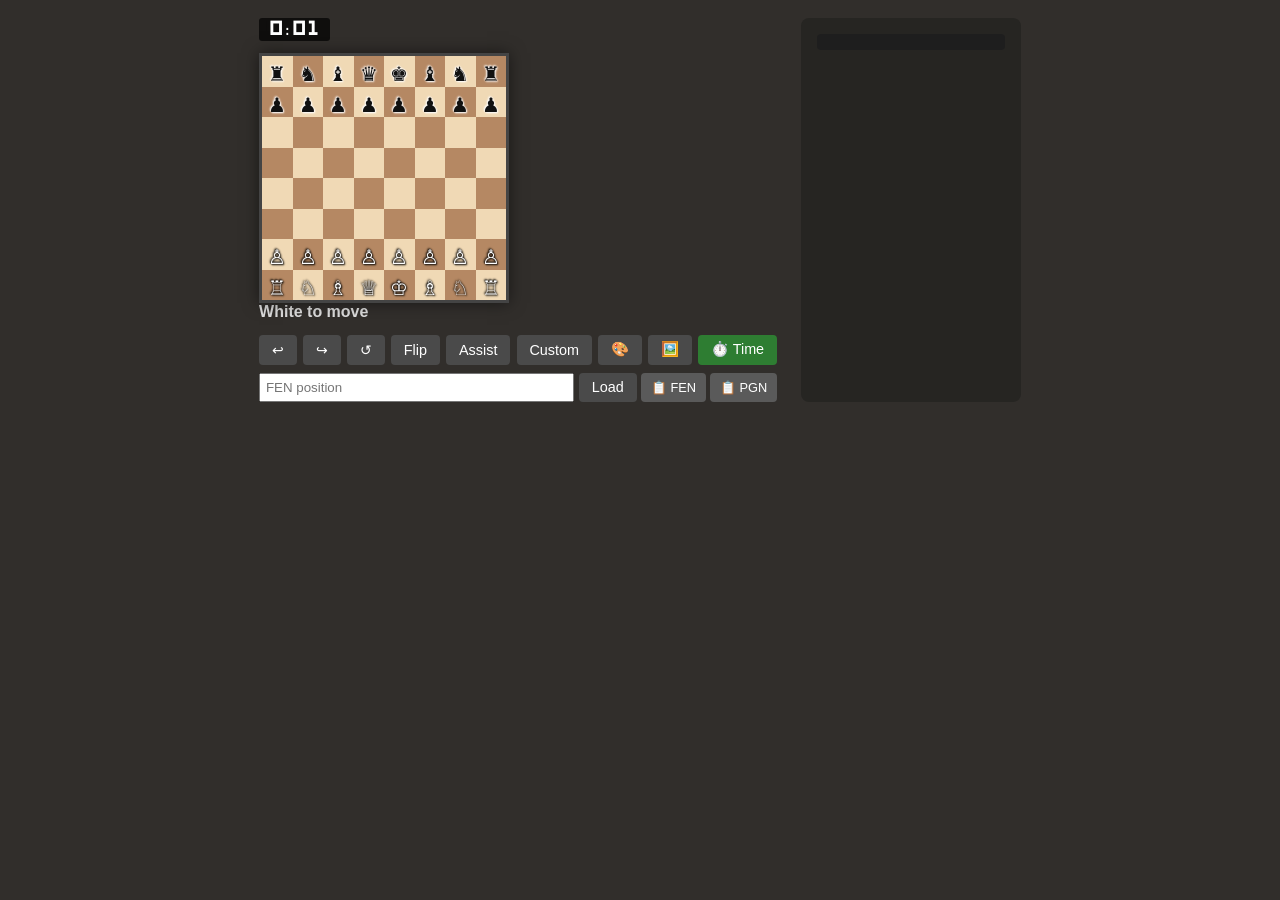
==== commit 47499663: "Refactor CSS and update game status messages Updated various CSS variables and styles for the board " ====
--- a/index.html
+++ b/index.html
@@ -1,3 +1,4 @@
+
 <!DOCTYPE html>
 <html lang="en">
 <head>
@@ -10,8 +11,6 @@
 :root {
 --light-square: #f0d9b5;
 --dark-square: #b58863;
---board-size: min(80vw, 80vh, 500px);
---square-size: calc(var(--board-size) / 8);
 }
 * { box-sizing: border-box; margin: 0; padding: 0;}
 body {
@@ -37,8 +36,10 @@
 padding-top: 35px;
 }
 #board-container {
-width: var(--board-size);
-height: var(--board-size);
+--square-size: calc(100% / 8);
+width: 100%;
+max-width: 250px;
+aspect-ratio: 1 / 1;
 display: grid;
 grid-template-columns: repeat(8, 1fr);
 grid-template-rows: repeat(8, 1fr);
@@ -140,7 +141,8 @@
 align-items: center;
 justify-content: center;
 font-family: 'pixelnum', sans-serif;
-font-size: calc(var(--square-size) * 0.75);
+font-size: calc(var(--square-size) * 10);
+line-height: 1;
 cursor: pointer;
 transition: background-color 0.15s;
 }
@@ -204,10 +206,7 @@
 position: fixed;
 pointer-events: none;
 font-family: 'pixelnum', sans-serif;
-font-size: calc(var(--square-size) * 0.85);
 z-index: 10000;
-width: var(--square-size);
-height: var(--square-size);
 display: flex;
 align-items: center;
 justify-content: center;
@@ -408,7 +407,7 @@
 <div class="custom-panel-drag-handle">⋮⋮</div>
 </div>
 <div class="custom-panel-content">
-<div class="custom-mode-hint">Click a piece, then click a square. Drag also works.</div>
+<div class="custom-mode-hint">Tap a piece, then tap a square. Drag & drop works too.</div>
 <div class="custom-palette">
 <div class="palette-row" id="palette-white"></div>
 <div class="palette-row" id="palette-black"></div>
@@ -1328,13 +1327,13 @@
 const winner = state.turn === 'w' ? 'Black' : 'White';
 statusEl.textContent = 'Checkmate! ' + winner + ' wins.';
 } else if (state.status === 'stalemate') {
-statusEl.textContent = 'Stalemate! Draw.';
+statusEl.textContent = 'Draw (Stalemate)';
 } else if (state.status === 'draw50') {
-statusEl.textContent = 'Draw (50-move rule).';
+statusEl.textContent = 'Draw (50-move rule)';
 } else if (state.status === 'repetition') {
-statusEl.textContent = 'Draw (threefold repetition).';
+statusEl.textContent = 'Draw (threefold repetition)';
 } else if (state.status === 'insufficient') {
-statusEl.textContent = 'Draw (insufficient material).';
+statusEl.textContent = 'Draw (insufficient material)';
 }}
 
 function updateMoveList(state, action) {
@@ -1498,6 +1497,10 @@
 ghost.className = 'drag-ghost';
 ghost.id = 'custom-drag-ghost';
 ghost.innerHTML = pieceToSymbol(piece);
+const squarePx = boardEl.clientWidth / 8;
+ghost.style.fontSize = squarePx + 'px';
+ghost.style.width = squarePx + 'px';
+ghost.style.height = squarePx + 'px';
 document.body.appendChild(ghost);
 ghost.style.left = e.clientX + 'px';
 ghost.style.top = e.clientY + 'px';
@@ -1585,6 +1588,10 @@
             dragGhost.className = 'drag-ghost';
             dragGhost.id = 'custom-drag-ghost';
             dragGhost.innerHTML = pieceToSymbol(customDragPiece);
+            const squarePx = boardEl.clientWidth / 8;
+            dragGhost.style.fontSize = squarePx + 'px';
+            dragGhost.style.width = squarePx + 'px';
+            dragGhost.style.height = squarePx + 'px';
             document.body.appendChild(dragGhost);
         }
     }
@@ -1614,6 +1621,10 @@
     dragGhost = document.createElement('div');
     dragGhost.className = 'drag-ghost';
     dragGhost.innerHTML = pieceToSymbol(piece);
+    const squarePx = boardEl.clientWidth / 8;
+    dragGhost.style.fontSize = squarePx + 'px';
+    dragGhost.style.width = squarePx + 'px';
+    dragGhost.style.height = squarePx + 'px';
     document.body.appendChild(dragGhost);
 }
 
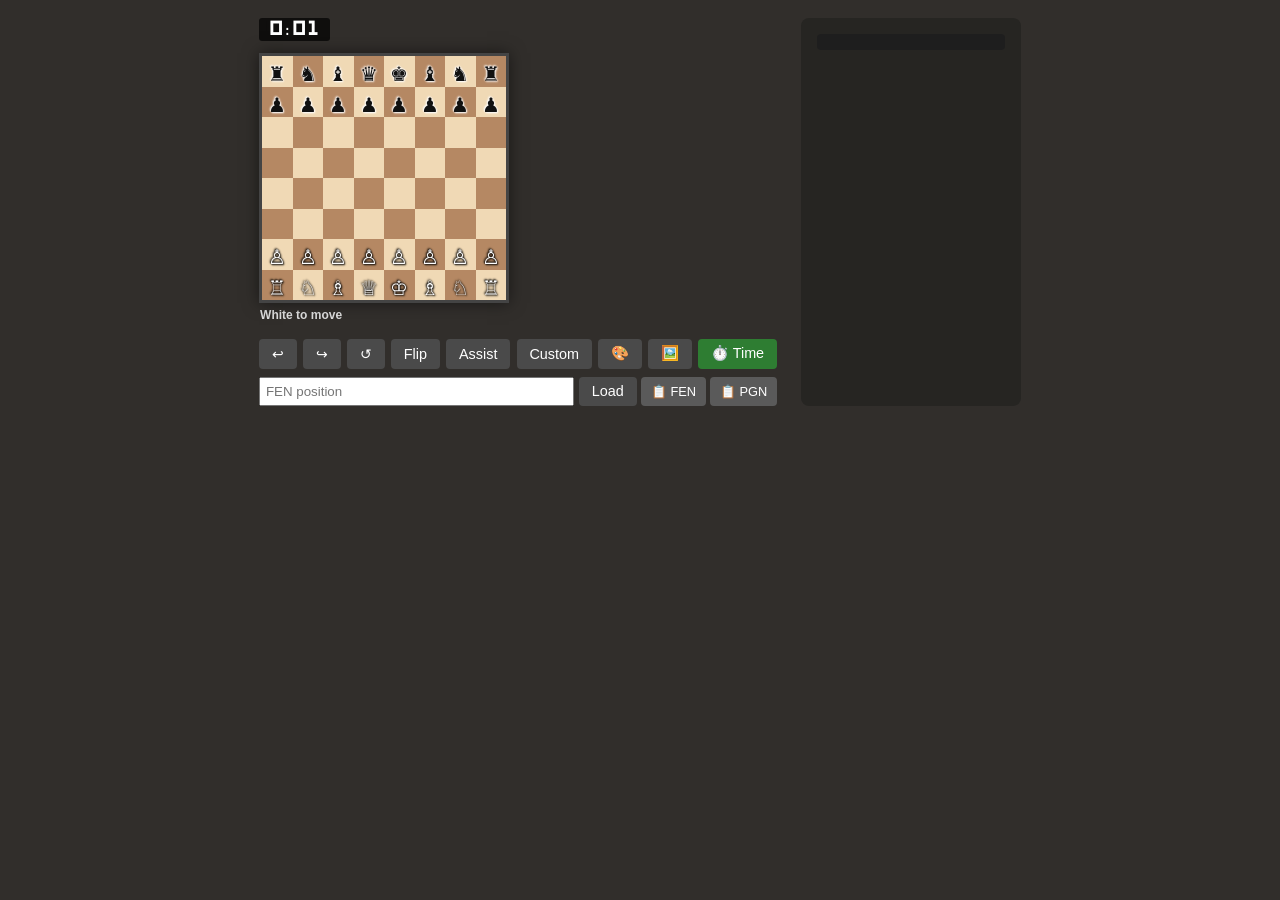
==== commit 42f85d38: "Refactor styles and button interactions in index.html Updated styles for status line and buttons, mo" ====
--- a/index.html
+++ b/index.html
@@ -1,18 +1,22 @@
-
 <!DOCTYPE html>
 <html lang="en">
-<head>
-<meta charset="UTF-8">
-<meta name="viewport" content="width=device-width, initial-scale=1.0, user-scalable=yes">
-<meta name="theme-color" content="#312e2b">
-<link rel="manifest" href="manifest.json">
+<head></head>
+<body>
+<meta charset="UTF-8" />
+<meta name="viewport" content="width=device-width, initial-scale=1.0, user-scalable=yes" />
+<meta name="theme-color" content="#312e2b" />
+<link rel="manifest" href="manifest.json" />
 <title>Chess Game</title>
 <style>
 :root {
 --light-square: #f0d9b5;
 --dark-square: #b58863;
 }
-* { box-sizing: border-box; margin: 0; padding: 0;}
+* {
+box-sizing: border-box;
+margin: 0;
+padding: 0;
+}
 body {
 font-family: sans-serif;
 background: #312e2b;
@@ -30,8 +34,8 @@
 width: 100%;
 max-width: 900px;
 }
-.board-area { 
-flex: 0 0 auto; 
+.board-area {
+flex: 0 0 auto;
 position: relative;
 padding-top: 35px;
 }
@@ -44,7 +48,7 @@
 grid-template-columns: repeat(8, 1fr);
 grid-template-rows: repeat(8, 1fr);
 border: 3px solid #444;
-box-shadow: 0 0 15px rgba(0,0,0,0.5);
+box-shadow: 0 0 15px rgba(0, 0, 0, 0.5);
 position: relative;
 user-select: none;
 touch-action: none;
@@ -80,23 +84,36 @@
 border-radius: 3px;
 font-size: 0.9rem;
 }
-.move-entry .move-num { color: #888; min-width: 22px;}
-.move-entry .move-text { color: #eee; flex: 1;}
-.move-entry .move-time { color: #aaa; font-size: 10px !important;}
+.move-entry .move-num {
+color: #888;
+min-width: 22px;
+}
+.move-entry .move-text {
+color: #eee;
+flex: 1;
+}
+.move-entry .move-time {
+color: #aaa;
+font-size: 10px !important;
+}
 .board-timer {
 position: absolute;
 top: 0;
 left: 0;
-font-family: 'pixelnum', monospace;
+font-family: "pixelnum", monospace;
 font-size: 0.9rem;
 color: #fff;
-background: rgba(0,0,0,0.7);
+background: rgba(0, 0, 0, 0.7);
 padding: 3px 10px;
 border-radius: 3px;
 pointer-events: none;
 z-index: 10;
 }
-.controls { display: flex; flex-wrap: wrap; gap: 0.4rem;}
+.controls {
+display: flex;
+flex-wrap: wrap;
+gap: 0.4rem;
+}
 button {
 padding: 0.4rem 0.8rem;
 border: none;
@@ -106,18 +123,42 @@
 color: white;
 font-size: 0.9rem;
 }
-button:hover { background: #666;}
-button.active { background: #2e7d32;}
+button:hover {
+background: #666;
+}
+button.active {
+background: #2e7d32;
+}
+
 #status-line {
-min-height: 1.5rem;
+width: 100%;
+max-width: 250px;
+margin: 4px 0;
+min-height: 2em;
 font-weight: bold;
 color: #ddd;
-}
-.fen-area { display: flex; gap: 0.3rem; margin-top: 0.5rem; flex-wrap: wrap;}
-#fen-input { flex: 1; padding: 0.3rem; min-width: 150px;}
+white-space: pre-wrap;
+overflow: hidden;
+font-size: 0.75rem;
+border: 1px solid transparent;
+box-sizing: border-box;
+line-height: 1.3;
+}
+
+.fen-area {
+display: flex;
+gap: 0.3rem;
+margin-top: 0.5rem;
+flex-wrap: wrap;
+}
+#fen-input {
+flex: 1;
+padding: 0.3rem;
+min-width: 150px;
+}
 #halfmove-clock {
 margin-top: 4px;
-font-family: 'pixelnum', monospace;
+font-family: "pixelnum", monospace;
 color: #aaa;
 font-size: 0.85rem;
 }
@@ -126,92 +167,133 @@
 font-size: 0.8rem;
 background: #5a5a5a;
 }
-.export-btn:hover { background: #7a7a7a;}
+.export-btn:hover {
+background: #7a7a7a;
+}
 @media (max-width: 600px) {
-.app { flex-direction: column; align-items: center;}
-.sidebar { width: 100%;}}
+.app {
+flex-direction: column;
+align-items: center;
+}
+.sidebar {
+width: 100%;
+}
+}
 
 @font-face {
-font-family: 'pixelnum';
-src: url('pixelnum.ttf') format('truetype');
+font-family: "pixelnum";
+src: url("pixelnum.ttf") format("truetype");
 }
 .square {
 position: relative;
 display: flex;
 align-items: center;
 justify-content: center;
-font-family: 'pixelnum', sans-serif;
+font-family: "pixelnum", sans-serif;
 font-size: calc(var(--square-size) * 10);
 line-height: 1;
 cursor: pointer;
 transition: background-color 0.15s;
 }
-.light { background-color: var(--light-square);}
-.dark{ background-color: var(--dark-square);}
+.light {
+background-color: var(--light-square);
+}
+.dark {
+background-color: var(--dark-square);
+}
 .square:active {
 filter: brightness(1.2);
 }
-.square.last-move { box-shadow: inset 0 0 10px rgba(255,255,0,0.7);}
+.square.last-move {
+box-shadow: inset 0 0 10px rgba(255, 255, 0, 0.7);
+}
 .square.selected {
 box-shadow: inset 0 0 15px rgba(0, 191, 255, 0.8);
 outline: 3px solid #00bfff;
 outline-offset: -3px;
 z-index: 2;
 }
-.square.move-highlight { background-color: rgba(0, 255, 0, 0.3) !important;}
+.square.move-highlight {
+background-color: rgba(0, 255, 0, 0.3) !important;
+}
 .square.capture-highlight {
 background-color: rgba(255, 0, 0, 0.3) !important;
-box-shadow: inset 0 0 0 4px rgba(255,0,0,0.5);
+box-shadow: inset 0 0 0 4px rgba(255, 0, 0, 0.5);
 }
 .square.custom-highlight {
 box-shadow: inset 0 0 0 4px rgba(0, 255, 100, 0.9) !important;
 background-color: rgba(0, 255, 100, 0.25) !important;
 }
 .square.king-checkmate::after {
-content: '';
+content: "";
 position: absolute;
-top: 0; left: 0; right: 0; bottom: 0;
+top: 0;
+left: 0;
+right: 0;
+bottom: 0;
 background: rgba(255, 0, 0, 0.5);
 pointer-events: none;
 z-index: 3;
 }
-#board-container.flipped { transform: rotate(180deg);}
-#board-container.flipped .square { transform: rotate(180deg);}
+#board-container.flipped {
+transform: rotate(180deg);
+}
+#board-container.flipped .square {
+transform: rotate(180deg);
+}
 
 .piece-white {
-    color: #fff;
-    text-shadow: 0 0 2px #000, 1px 1px 2px #000, -1px -1px 2px #000;
+color: #fff;
+text-shadow:
+0 0 2px #000,
+1px 1px 2px #000,
+-1px -1px 2px #000;
 }
 .piece-black {
-    color: #111;
-    text-shadow: 0 0 2px #fff, 1px 1px 2px #fff, -1px -1px 2px #fff;
+color: #111;
+text-shadow:
+0 0 2px #fff,
+1px 1px 2px #fff,
+-1px -1px 2px #fff;
 }
 
 .promotion-modal {
-position: fixed; top: 50%; left: 50%;
+position: fixed;
+top: 50%;
+left: 50%;
 transform: translate(-50%, -50%);
-background: #333; padding: 1rem; border-radius: 8px;
-display: flex; gap: 0.5rem; z-index: 1000;
-box-shadow: 0 0 20px rgba(0,0,0,0.4);
+background: #333;
+padding: 1rem;
+border-radius: 8px;
+display: flex;
+gap: 0.5rem;
+z-index: 1000;
+box-shadow: 0 0 20px rgba(0, 0, 0, 0.4);
 border: 2px solid #555;
 }
 .promotion-modal button {
-font-size: 2rem; width: 3rem; height: 3rem;
-background: #444; border: 1px solid #666; cursor: pointer;
-display: flex; align-items: center; justify-content: center;
+font-size: 2rem;
+width: 3rem;
+height: 3rem;
+background: #444;
+border: 1px solid #666;
+cursor: pointer;
+display: flex;
+align-items: center;
+justify-content: center;
 }
 
 /* ── Drag ghost (fixed, follows cursor) ── */
 .drag-ghost {
 position: fixed;
 pointer-events: none;
-font-family: 'pixelnum', sans-serif;
+font-family: "pixelnum", sans-serif;
 z-index: 10000;
 display: flex;
 align-items: center;
 justify-content: center;
 transform: translate(-50%, -50%) scale(1.1);
-filter: drop-shadow(0 8px 16px rgba(0,0,0,0.5));
+filter: drop-shadow(0 8px 16px rgba(0, 0, 0, 0.5));
 transition: none;
 will-change: left, top;
 }
@@ -226,19 +308,19 @@
 font-size: 0.5rem;
 font-weight: bold;
 pointer-events: none;
-font-family: 'pixelnum', monospace;
+font-family: "pixelnum", monospace;
 z-index: 5;
 line-height: 1;
 }
 
-.attack-white { 
-color: #fff; 
-text-shadow: 0 0 3px rgba(0,0,0,0.9);
-}
-
-.attack-black { 
-color: #000; 
-text-shadow: 0 0 3px rgba(255,255,255,0.9);
+.attack-white {
+color: #fff;
+text-shadow: 0 0 3px rgba(0, 0, 0, 0.9);
+}
+
+.attack-black {
+color: #000;
+text-shadow: 0 0 3px rgba(255, 255, 255, 0.9);
 }
 #board-container.img-import {
 background-size: 100% 100%;
@@ -247,6 +329,12 @@
 }
 #board-container.img-import .square {
 background-color: transparent !important;
+}
+#board-container.img-import .square.move-highlight {
+background-color: rgba(0, 255, 0, 0.5) !important;
+}
+#board-container.img-import .square.capture-highlight {
+background-color: rgba(255, 0, 0, 0.5) !important;
 }
 
 /* ── Custom Mode Panel ── */
@@ -262,8 +350,8 @@
 z-index: 999;
 display: flex;
 flex-direction: column;
-box-shadow: 0 4px 16px rgba(0,0,0,0.6);
-max-width: 95vw;
+box-shadow: 0 4px 16px rgba(0, 0, 0, 0.6);
+max-width: 50vw;
 touch-action: none;
 }
 .custom-panel-header {
@@ -290,17 +378,18 @@
 font-size: 0.8rem;
 }
 .custom-panel-content {
-padding: 6px;
+padding: 4px;
 display: flex;
 flex-direction: column;
-gap: 5px;
+gap: 2px;
 }
 .custom-palette {
 display: flex;
 flex-direction: column;
-gap: 3px;
+gap: 1px;
 align-items: center;
 }
+
 .palette-row {
 display: flex;
 gap: 2px;
@@ -319,7 +408,9 @@
 cursor: pointer;
 transition: all 0.15s;
 }
-.palette-piece:hover { background: #555; }
+.palette-piece:hover {
+background: #555;
+}
 .palette-piece.selected {
 border-color: #4caf50;
 background: #2e7d32;
@@ -338,12 +429,77 @@
 cursor: pointer;
 transition: all 0.15s;
 }
-.palette-trash:hover { background: #7a2a2a; }
+.palette-trash:hover {
+background: #7a2a2a;
+}
 .palette-trash.selected {
 border-color: #ff5252;
 background: #a33;
 box-shadow: 0 0 4px rgba(255, 82, 82, 0.6);
 }
+
+.custom-toggle-btn {
+  width: auto;
+  min-width: 28px;
+  height: 22px;
+  background: #f0c000;
+  border: 1px solid #e6b800;
+  border-radius: 3px;
+  color: #000;
+  font-size: 0.55rem;
+  cursor: pointer;
+  padding: 0 4px;
+  display: flex;
+  align-items: center;
+  justify-content: center;
+}
+.custom-toggle-btn:hover,
+.custom-toggle-btn:active {
+  background: #f0c000;
+}
+
+.custom-castle-btn {
+  width: auto;
+  min-width: 28px;
+  height: 22px;
+  background: #444;
+  border: 1px solid #666;
+  border-radius: 3px;
+  color: #ccc;
+  font-size: 0.55rem;
+  cursor: pointer;
+  padding: 0 4px;
+  display: flex;
+  align-items: center;
+  justify-content: center;
+}
+.custom-castle-btn:hover {
+  background: #555;
+}
+.custom-castle-btn.active {
+  background: #2e7d32;
+  border-color: #4caf50;
+}
+
+.custom-chess960-btn {
+  width: auto;
+  min-width: 28px;
+  height: 22px;
+  background: #5a4a2a;
+  border: 1px solid #666;
+  border-radius: 3px;
+  color: #ccc;
+  font-size: 0.55rem;
+  cursor: pointer;
+  padding: 0 4px;
+  display: flex;
+  align-items: center;
+  justify-content: center;
+}
+.custom-chess960-btn:hover {
+  background: #7a5a3a;
+}
+
 .custom-actions {
 display: flex;
 gap: 3px;
@@ -358,25 +514,28 @@
 .custom-actions .back-btn {
 background: #2e7d32;
 }
-.custom-actions .back-btn:hover { background: #388e3c; }
+.custom-actions .back-btn:hover {
+background: #388e3c;
+}
 .custom-actions .clear-btn {
 background: #b71c1c;
 }
-.custom-actions .clear-btn:hover { background: #c62828; }
+.custom-actions .clear-btn:hover {
+background: #c62828;
+}
 .custom-mode-hint {
 color: #aaa;
 font-size: 0.6rem;
 text-align: center;
 }
 </style>
-</head>
-<body>
+
 <div class="app">
 <div class="board-area">
 <div id="move-timer" class="board-timer">0:00</div>
 <div id="board-container" role="grid" aria-label="Chess board"></div>
 <div id="status-line">White to move</div>
-<div class="controls" style="margin-top: 0.5rem;">
+<div class="controls" style="margin-top: 0.5rem">
 <button id="undo-btn" title="Undo">↩</button>
 <button id="redo-btn" title="Redo">↪</button>
 <button id="restart-btn" title="Restart">↺</button>
@@ -388,44 +547,50 @@
 <button id="time-toggle-btn" title="Toggle move times">⏱️ Time</button>
 </div>
 <div class="fen-area">
-<input type="text" id="fen-input" placeholder="FEN position">
+<input type="text" id="fen-input" placeholder="FEN position" />
 <button id="fen-load-btn">Load</button>
 <button id="fen-copy-btn" class="export-btn" title="Copy FEN">📋 FEN</button>
 <button id="pgn-copy-btn" class="export-btn" title="Copy PGN">📋 PGN</button>
 </div>
-<div id="halfmove-clock" style="display:none;">Halfmove: 0/100</div>
+<div id="halfmove-clock" style="display: none">Halfmove: 0/100</div>
 </div>
 <div class="sidebar">
 <div class="move-list" id="move-list" aria-label="Move history"></div>
 </div>
 </div>
 
-<!-- Custom Mode Panel (hidden by default) -->
-<div id="custom-panel" class="custom-panel" style="display:none;">
+<div id="custom-panel" class="custom-panel" style="display: none">
 <div class="custom-panel-header" id="custom-panel-header">
-<span>🎨 Custom Setup</span>
-<div class="custom-panel-drag-handle">⋮⋮</div>
+<span>Custom</span>
+<div class="custom-panel-drag-handle"></div>
 </div>
 <div class="custom-panel-content">
-<div class="custom-mode-hint">Tap a piece, then tap a square. Drag & drop works too.</div>
+<div class="custom-mode-hint">Tap a piece then a square.<br>Drag &amp; drop works too.</div>
 <div class="custom-palette">
 <div class="palette-row" id="palette-white"></div>
 <div class="palette-row" id="palette-black"></div>
 <div class="palette-row">
+<div class="palette-row">
+<button id="turn-toggle-btn" class="custom-toggle-btn">White first</button>
 <div class="palette-trash" id="palette-trash" title="Remove piece">🗑️</div>
+<button id="castle-white-btn" class="custom-castle-btn" title="White castling rights (KQ)">KQ</button>
+<button id="castle-black-btn" class="custom-castle-btn" title="Black castling rights (kq)">kq</button>
+</div>
 </div>
 </div>
 <div class="custom-actions">
-<button class="clear-btn" id="custom-clear">Clear All</button>
+<button class="clear-btn" id="custom-clear">❌</button>
 <button id="custom-reset">Reset</button>
-<button class="back-btn" id="custom-back">✓ Done</button>
+<button id="chess960-btn" class="custom-chess960-btn" title="Random Chess960">960</button>
+<button class="back-btn" id="custom-back">✅</button>
 </div>
 </div>
 </div>
+</div>
 
 <script>
 if ('serviceWorker' in navigator) {
-navigator.serviceWorker.register('sw.js');
+navigator.serviceWorker.register('sw.js').catch(() => {});
 }
 
 const SYMBOLS = {
@@ -590,7 +755,7 @@
 const startRow = color === 'w' ? 6 : 1;
 if (dc === 0 && target === '.') {
 if (dr === dir) return true;
-if (dr === 2 * dir && fromRow === startRow && 
+if (dr === 2 * dir && fromRow === startRow &&
 this.board[fromRow + dir][fromCol] === '.') return true;
 }
 if (absDc === 1 && dr === dir && target !== '.') return true;
@@ -833,62 +998,62 @@
 rookFromCol = kingside ? 7 : 0;
 rookToCol = kingside ? 5 : 3;
 }
-if (piece.toUpperCase() === 'P' && Math.abs(dc) === 1 && target === '.' && 
-    this.enPassantTarget && toRow === this.enPassantTarget[0] && toCol === this.enPassantTarget[1]) {
-    enPassantCapture = true;
+if (piece.toUpperCase() === 'P' && Math.abs(dc) === 1 && target === '.' &&
+this.enPassantTarget && toRow === this.enPassantTarget[0] && toCol === this.enPassantTarget[1]) {
+enPassantCapture = true;
 }
 
 let moveNotation = "";
 const pieceType = piece.toUpperCase();
 
 if (castlingMove) {
-    moveNotation = (dc > 0) ? "O-O" : "O-O-O";
+moveNotation = (dc > 0) ? "O-O" : "O-O-O";
 } else {
-    const isCap = target !== '.' || enPassantCapture;
-    let disambig = "";
-    
-    if (pieceType !== 'P' && pieceType !== 'K') {
-        const candidates = [];
-        for (let r = 0; r < 8; r++) {
-            for (let c = 0; c < 8; c++) {
-                if (r === fromRow && c === fromCol) continue;
-                const p = this.board[r][c];
-                if (p !== '.' && p.toUpperCase() === pieceType && this.colorOf(p) === color) {
-                    if (this.isMoveLegal(r, c, toRow, toCol)) {
-                        candidates.push({ row: r, col: c });
-                    }
-                }
-            }
-        }
-        if (candidates.length > 0) {
-            const fromFile = String.fromCharCode(97 + fromCol);
-            const fromRank = String(8 - fromRow);
-            const sameFile = candidates.some(cand => cand.col === fromCol);
-            const sameRank = candidates.some(cand => cand.row === fromRow);
-            
-            if (!sameFile) {
-                disambig = fromFile;
-            } else if (!sameRank) {
-                disambig = fromRank;
-            } else {
-                disambig = fromFile + fromRank;
-            }
-        }
-    }
-
-    if (pieceType === 'P') {
-        if (isCap) {
-            moveNotation = String.fromCharCode(97 + fromCol) + "x" + toSq;
-        } else {
-            moveNotation = toSq;
-        }
-    } else {
-        moveNotation = pieceType + disambig + (isCap ? "x" : "") + toSq;
-    }
-
-    if (pieceType === 'P' && (toRow === 0 || toRow === 7)) {
-        moveNotation += "=" + promotionPiece.toUpperCase();
-    }
+const isCap = target !== '.' || enPassantCapture;
+let disambig = "";
+
+if (pieceType !== 'P' && pieceType !== 'K') {
+const candidates = [];
+for (let r = 0; r < 8; r++) {
+for (let c = 0; c < 8; c++) {
+if (r === fromRow && c === fromCol) continue;
+const p = this.board[r][c];
+if (p !== '.' && p.toUpperCase() === pieceType && this.colorOf(p) === color) {
+if (this.isMoveLegal(r, c, toRow, toCol)) {
+candidates.push({ row: r, col: c });
+}
+}
+}
+}
+if (candidates.length > 0) {
+const fromFile = String.fromCharCode(97 + fromCol);
+const fromRank = String(8 - fromRow);
+const sameFile = candidates.some(cand => cand.col === fromCol);
+const sameRank = candidates.some(cand => cand.row === fromRow);
+
+if (!sameFile) {
+disambig = fromFile;
+} else if (!sameRank) {
+disambig = fromRank;
+} else {
+disambig = fromFile + fromRank;
+}
+}
+}
+
+if (pieceType === 'P') {
+if (isCap) {
+moveNotation = String.fromCharCode(97 + fromCol) + "x" + toSq;
+} else {
+moveNotation = toSq;
+}
+} else {
+moveNotation = pieceType + disambig + (isCap ? "x" : "") + toSq;
+}
+
+if (pieceType === 'P' && (toRow === 0 || toRow === 7)) {
+moveNotation += "=" + promotionPiece.toUpperCase();
+}
 }
 
 this._history.push({
@@ -941,20 +1106,20 @@
 const oppKingPos = this.findKing(opponentColor);
 let inCheck = false;
 if (oppKingPos) {
-    inCheck = this.isAttacked(oppKingPos[0], oppKingPos[1], color);
+inCheck = this.isAttacked(oppKingPos[0], oppKingPos[1], color);
 }
 
 if (inCheck) {
-    const savedTurn = this.turn;
-    this.turn = opponentColor;
-    const hasLegalMoves = this._hasAnyLegalMoves();
-    this.turn = savedTurn;
-    
-    if (!hasLegalMoves) {
-        moveNotation += "#";
-    } else {
-        moveNotation += "+";
-    }
+const savedTurn = this.turn;
+this.turn = opponentColor;
+const hasLegalMoves = this._hasAnyLegalMoves();
+this.turn = savedTurn;
+
+if (!hasLegalMoves) {
+moveNotation += "#";
+} else {
+moveNotation += "+";
+}
 }
 
 this._pgnMoves.push(moveNotation);
@@ -1059,31 +1224,13 @@
 }
 
 getPGN() {
-const now = new Date();
-const dateStr = now.getFullYear() + '.' + 
-String(now.getMonth() + 1).padStart(2, '0') + '.' + 
-String(now.getDate()).padStart(2, '0');
-
 let result = '*';
 if (this._status === 'checkmate') {
 result = this.turn === 'w' ? '0-1' : '1-0';
-} else if (this._status === 'stalemate' || this._status === 'draw50' || 
+} else if (this._status === 'stalemate' || this._status === 'draw50' ||
  this._status === 'repetition' || this._status === 'insufficient') {
 result = '1/2-1/2';
 }
-
-let pgn = `[Event "Casual Game"]\n`;
-pgn += `[Site "https://hriskyhrisky.github.io/chess-game/"]\n`;
-pgn += `[Date "${dateStr}"]\n`;
-pgn += `[White "Player 1"]\n`;
-pgn += `[Black "Player 2"]\n`;
-pgn += `[Result "${result}"]\n`;
-
-if (this._history.length > 0 || this.getFEN() !== "rnbqkbnr/pppppppp/8/8/8/8/PPPPPPPP/RNBQKBNR w KQkq - 0 1") {
-    pgn += `[FEN "${this.getFEN()}"]\n`;
-    pgn += `[SetUp "1"]\n`;
-}
-pgn += `\n`;
 
 let moveText = '';
 for (let i = 0; i < this._pgnMoves.length; i++) {
@@ -1092,10 +1239,7 @@
 }
 moveText += this._pgnMoves[i] + ' ';
 }
-moveText += result;
-
-pgn += moveText + '\n';
-return pgn;
+return moveText.trim() + '\n\n' + result + '\n\n' + this.getFEN();
 }
 
 loadFEN(fen) {
@@ -1138,9 +1282,7 @@
 window.ChessGame = ChessGame;
 })();
 
-// ═══════════════════════════════════════════════════════════
 // MAIN UI CONTROLLER
-// ═══════════════════════════════════════════════════════════
 (function() {
 const game = new ChessGame();
 const timer = new MoveTimer();
@@ -1159,6 +1301,36 @@
 let customLastPlaced = null;
 let customDragPiece = null;
 let customDragFromBoard = null;
+let currentDragTarget = null;   // square under finger while dragging a board piece
+let customCastling = { white: false, black: false };
+let customTypeInterval = null;
+let customCycleTimeout = null;
+let cycleStartTime = 0;
+let currentTextIndex = 0;let turnToggleBtn, castleWhiteBtn, castleBlackBtn, chess960Btn;
+
+const CUSTOM_STATUS_TEXTS = [
+'Creating…',
+'Welcome! :3',
+'Creating a new template…',
+'Arranging the pieces…',
+'Placing the kings and pawns…',
+'Sketching a new layout…',
+'Shaping the board…',
+'Almost ready!',
+'"The best programs are written so that computing machines can perform them quickly and so that human beings can understand them clearly." — Donald Knuth',
+'"What is now proved was once only imagined." — William Blake',
+'"The real voyage is in having new eyes." — Marcel Proust',
+'"A cathedral sleeps inside every rock pile." — Antoine de Saint‑Exupéry',
+'"Mystery creates wonder, and wonder fuels creation." — Neil Armstrong',
+'"The most beautiful things are born of madness and reason." — André Gide',
+'"One never finishes building a world." — Gaston Bachelard',
+'"Not only is the Universe stranger than we think, it is stranger than we can think." — Werner Heisenberg',
+'"Life is not life without comedy and people who can tolerate it." — Hrisky (not a quote, хз)'];
+let customStatusIndex = 0;
+let customStatusInterval = null;
+let lastCustomStatusText = '';
+let customStatusPersist = false;
+let customResizeListener = null;
 
 // ── DOM Elements (Declared early to avoid ReferenceErrors) ──
 const boardEl = document.getElementById('board-container');
@@ -1182,53 +1354,59 @@
 const customPanelHeader = document.getElementById('custom-panel-header');
 
 customPanelHeader.addEventListener('pointerdown', (e) => {
-    if (!customMode) return;
-    e.preventDefault();
-    customPanelDragging = true;
-    customPanelPointerId = e.pointerId;
-    
-    const rect = customPanel.getBoundingClientRect();
-    customPanelStartX = e.clientX;
-    customPanelStartY = e.clientY;
-    customPanelStartLeft = rect.left;
-    customPanelStartTop = rect.top;
-    
-    customPanel.style.transform = 'none';
-    customPanel.style.left = customPanelStartLeft + 'px';
-    customPanel.style.top = customPanelStartTop + 'px';
-    
-    customPanelHeader.setPointerCapture(e.pointerId);
+if (!customMode) return;
+e.preventDefault();
+customPanelDragging = true;
+customPanelPointerId = e.pointerId;
+
+const rect = customPanel.getBoundingClientRect();
+customPanelStartX = e.clientX;
+customPanelStartY = e.clientY;
+customPanelStartLeft = rect.left;
+customPanelStartTop = rect.top;
+
+customPanel.style.transform = 'none';
+customPanel.style.left = customPanelStartLeft + 'px';
+customPanel.style.top = customPanelStartTop + 'px';
+customPanel.style.bottom = 'auto';
+customPanel.style.width = rect.width + 'px';
+customPanel.style.height = rect.height + 'px';
+
+cleanupDrag();
+
+customPanelHeader.setPointerCapture(e.pointerId);
 });
 
 customPanelHeader.addEventListener('pointermove', (e) => {
-    if (!customPanelDragging || e.pointerId !== customPanelPointerId) return;
-    
-    let dx = e.clientX - customPanelStartX;
-    let dy = e.clientY - customPanelStartY;
-    
-    let newLeft = customPanelStartLeft + dx;
-    let newTop = customPanelStartTop + dy;
-    
-    const rect = customPanel.getBoundingClientRect();
-    const width = rect.width;
-    const height = rect.height;
-    const maxX = window.innerWidth - width;
-    const maxY = window.innerHeight - height;
-    
-    newLeft = Math.max(0, Math.min(newLeft, maxX));
-    newTop = Math.max(0, Math.min(newTop, maxY));
-    
-    customPanel.style.left = newLeft + 'px';
-    customPanel.style.top = newTop + 'px';
+if (!customPanelDragging || e.pointerId !== customPanelPointerId) return;
+
+let dx = e.clientX - customPanelStartX;
+let dy = e.clientY - customPanelStartY;
+
+let newLeft = customPanelStartLeft + dx;
+let newTop = customPanelStartTop + dy;
+
+const rect = customPanel.getBoundingClientRect();
+const width = rect.width;
+const height = rect.height;
+const maxX = window.innerWidth - width;
+const maxY = window.innerHeight - height;
+
+newLeft = Math.max(0, Math.min(newLeft, maxX));
+newTop = Math.max(0, Math.min(newTop, maxY));
+
+customPanel.style.left = newLeft + 'px';
+customPanel.style.top = newTop + 'px';
 });
 
 function endCustomPanelDrag(e) {
-    if (!customPanelDragging) return;
-    customPanelDragging = false;
-    if (customPanelPointerId !== null) {
-        try { customPanelHeader.releasePointerCapture(customPanelPointerId); } catch(err) {}
-        customPanelPointerId = null;
-    }
+if (!customPanelDragging) return;
+customPanelDragging = false;
+if (customPanelPointerId !== null) {
+try { customPanelHeader.releasePointerCapture(customPanelPointerId); } catch(err) {}
+customPanelPointerId = null;
+}
+
 }
 
 customPanelHeader.addEventListener('pointerup', endCustomPanelDrag);
@@ -1275,10 +1453,11 @@
 
 if (!customMode && selectedSquare === sqName) sq.classList.add('selected');
 
-if (customMode && customLastPlaced && 
-    customLastPlaced.row === row && customLastPlaced.col === col) {
-    sq.classList.add('custom-highlight');
-}
+if (customMode && customLastPlaced &&
+customLastPlaced.row === row && customLastPlaced.col === col) {
+sq.classList.add('custom-highlight');
+}
+
 });
 
 if (!customMode && selectedSquare && state.legalMoves && state.legalMoves.has(selectedSquare)) {
@@ -1310,14 +1489,22 @@
 }}
 
 if (assistMode && window.attackLvl) {
-    window.attackLvl.update(state);
+window.attackLvl.update(state);
 }
 }
 
 function updateStatus(state) {
 if (customMode) {
-    statusEl.textContent = '🎨 Custom setup mode';
-    return;
+statusEl.textContent = 'Creating…';
+return;
+}
+if (customStatusPersist) {
+statusEl.textContent = lastCustomStatusText;
+return;
+}
+if (window.invalidPosition) {
+statusEl.textContent = 'Invalid position!';
+return;
 }
 if (state.status === 'active') {
 statusEl.textContent = (state.turn === 'w' ? 'White' : 'Black') + ' to move';
@@ -1334,7 +1521,8 @@
 statusEl.textContent = 'Draw (threefold repetition)';
 } else if (state.status === 'insufficient') {
 statusEl.textContent = 'Draw (insufficient material)';
-}}
+}
+}
 
 function updateMoveList(state, action) {
 if (action === 'move') {
@@ -1423,8 +1611,40 @@
 customPanel.style.display = 'flex';
 customBtn.classList.add('active');
 selectedSquare = null;
+timer.stop();
+timerEl.textContent = '-:--';
+clearTyping();
+currentTextIndex = 0;
+customStatusPersist = false;
+customCastling = { white: false, black: false };
+updateTurnToggleButton();
+updateCastleButtons();
+
+cycleStartTime = performance.now();
+const startCycle = () => {
+  if (currentTextIndex >= CUSTOM_STATUS_TEXTS.length) currentTextIndex = 0;
+  const raw = CUSTOM_STATUS_TEXTS[currentTextIndex];
+  const formatted = formatStatusText(raw);
+  lastCustomStatusText = raw;
+  typeText(formatted, () => {
+    const elapsed = performance.now() - cycleStartTime;
+    const remaining = Math.max(0, 10000 - elapsed);
+    customCycleTimeout = setTimeout(() => {
+      currentTextIndex++;
+      cycleStartTime = performance.now();
+      startCycle();
+    }, remaining);
+  });
+};
+startCycle();
+
 renderBoard(game.getState());
-updateStatus(game.getState());
+}
+
+function syncCustomPanelWidth() {
+if (!customPanel || !boardEl) return;
+const boardWidth = boardEl.clientWidth;
+customPanel.style.width = boardWidth + 'px';
 }
 
 function exitCustomMode() {
@@ -1432,7 +1652,11 @@
 customSelected = null;
 customLastPlaced = null;
 customPanel.style.display = 'none';
+customPanel.style.width = 'auto';
+customPanel.style.height = 'auto';
 customBtn.classList.remove('active');
+clearTyping();
+customStatusPersist = false;
 
 let placement = '';
 for (let r = 0; r < 8; r++) {
@@ -1447,7 +1671,13 @@
 if (empty > 0) placement += empty;
 if (r < 7) placement += '/';
 }
-const cleanFen = placement + ' w - - 0 1';
+
+let castlingStr = '';
+if (customCastling.white) castlingStr += 'KQ';
+if (customCastling.black) castlingStr += 'kq';
+if (!castlingStr) castlingStr = '-';
+
+const cleanFen = placement + ' ' + game.turn + ' ' + castlingStr + ' - 0 1';
 game.loadFEN(cleanFen);
 game._fireUpdate('custom-done');
 }
@@ -1460,30 +1690,85 @@
 
 const order = ['K', 'Q', 'R', 'B', 'N', 'P'];
 order.forEach(p => {
-    const wBtn = document.createElement('div');
-    wBtn.className = 'palette-piece';
-    wBtn.dataset.piece = 'w' + p;
-    wBtn.innerHTML = pieceToSymbol('w' + p);
-    wBtn.addEventListener('click', () => selectCustomPiece('w' + p));
-    wBtn.addEventListener('pointerdown', (e) => startPaletteDrag(e, 'w' + p));
-    whiteRow.appendChild(wBtn);
-
-    const bBtn = document.createElement('div');
-    bBtn.className = 'palette-piece';
-    bBtn.dataset.piece = 'b' + p;
-    bBtn.innerHTML = pieceToSymbol('b' + p);
-    bBtn.addEventListener('click', () => selectCustomPiece('b' + p));
-    bBtn.addEventListener('pointerdown', (e) => startPaletteDrag(e, 'b' + p));
-    blackRow.appendChild(bBtn);
-});
-}
-
-function selectCustomPiece(piece) {
+const wBtn = document.createElement('div');
+wBtn.className = 'palette-piece';
+wBtn.dataset.piece = 'w' + p;
+wBtn.innerHTML = pieceToSymbol('w' + p);
+wBtn.addEventListener('click', () => selectCustomPiece('w' + p));
+wBtn.addEventListener('pointerdown', (e) => startPaletteDrag(e, 'w' + p));
+whiteRow.appendChild(wBtn);
+
+const bBtn = document.createElement('div');
+bBtn.className = 'palette-piece';
+bBtn.dataset.piece = 'b' + p;
+bBtn.innerHTML = pieceToSymbol('b' + p);
+bBtn.addEventListener('click', () => selectCustomPiece('b' + p));
+bBtn.addEventListener('pointerdown', (e) => startPaletteDrag(e, 'b' + p));
+blackRow.appendChild(bBtn);
+});
+}
+
+function formatStatusText(text) {
+  const words = text.split(' ');
+  const lines = [];
+  let currentLine = '';
+  for (let i = 0; i < words.length; i++) {
+    const word = words[i];
+    if (currentLine.length === 40 && word.startsWith('.')) {
+      currentLine += word;
+      lines.push(currentLine);
+      currentLine = '';
+      continue;
+    }
+    if (currentLine.length + (currentLine ? 1 : 0) + word.length <= 40) {
+      currentLine += (currentLine ? ' ' : '') + word;
+    } else {
+      lines.push(currentLine);
+      currentLine = word;
+    }
+  }
+  if (currentLine) lines.push(currentLine);
+  return lines.join('\n');
+}
+
+function typeText(formatted, onComplete) {
+  let index = 0;
+  const chars = formatted.split('');
+  statusEl.textContent = '';
+  clearTyping();
+  customTypeInterval = setInterval(() => {
+    if (index < chars.length) {
+      statusEl.textContent += chars[index];
+      index++;
+    } else {
+      clearInterval(customTypeInterval);
+      customTypeInterval = null;
+      if (onComplete) onComplete();
+    }
+  }, 30);
+}
+
+function clearTyping() {
+  if (customTypeInterval) {
+    clearInterval(customTypeInterval);
+    customTypeInterval = null;
+  }
+  if (customCycleTimeout) {
+    clearTimeout(customCycleTimeout);
+    customCycleTimeout = null;
+  }
+}
+
+function selectCustomPiece(piece, force = false) {
+if (!force && customSelected === piece) {
+customSelected = null;
+} else {
 customSelected = piece;
+}
 document.querySelectorAll('.palette-piece').forEach(el => {
-    el.classList.toggle('selected', el.dataset.piece === piece);
-});
-document.getElementById('palette-trash').classList.toggle('selected', piece === 'trash');
+el.classList.toggle('selected', el.dataset.piece === customSelected);
+});
+document.getElementById('palette-trash').classList.toggle('selected', customSelected === 'trash');
 }
 
 function startPaletteDrag(e, piece) {
@@ -1491,35 +1776,42 @@
 e.preventDefault();
 customDragPiece = piece;
 customDragFromBoard = null;
-selectCustomPiece(piece);
-
-const ghost = document.createElement('div');
-ghost.className = 'drag-ghost';
-ghost.id = 'custom-drag-ghost';
-ghost.innerHTML = pieceToSymbol(piece);
-const squarePx = boardEl.clientWidth / 8;
-ghost.style.fontSize = squarePx + 'px';
-ghost.style.width = squarePx + 'px';
-ghost.style.height = squarePx + 'px';
-document.body.appendChild(ghost);
-ghost.style.left = e.clientX + 'px';
-ghost.style.top = e.clientY + 'px';
+customSelectedSquare = null;
 }
 
 function getBoardPiece(customPiece) {
-    if (!customPiece || customPiece === 'trash') return '.';
-    const color = customPiece[0];
-    const type = customPiece[1];
-    return color === 'w' ? type.toUpperCase() : type.toLowerCase();
+if (!customPiece || customPiece === 'trash') return '.';
+const color = customPiece[0];
+const type = customPiece[1];
+return color === 'w' ? type.toUpperCase() : type.toLowerCase();
 }
 
 function handleCustomSquareClick(row, col) {
+const sqName = coordsToSquare(row, col);
+
 if (customSelected === 'trash') {
-    game.board[row][col] = '.';
-    customLastPlaced = { row, col };
+game.board[row][col] = '.';
+customLastPlaced = { row, col };
+renderBoard(game.getState());
+return;
 } else if (customSelected) {
-    game.board[row][col] = getBoardPiece(customSelected);
-    customLastPlaced = { row, col };
+game.board[row][col] = getBoardPiece(customSelected);
+customLastPlaced = { row, col };
+renderBoard(game.getState());
+return;
+}
+
+const piece = game.board[row][col];
+
+if (piece && piece !== '.') {
+const color = piece === piece.toUpperCase() ? 'w' : 'b';
+const type = piece.toUpperCase();
+const newSelection = color + type;
+selectCustomPiece(newSelection);
+customSelectedSquare = { row, col };
+} else {
+customSelectedSquare = { row, col };
+selectCustomPiece(null);
 }
 renderBoard(game.getState());
 }
@@ -1545,6 +1837,7 @@
 function onPointerDown(e) {
 if (promotionPending) return;
 if (e.button !== undefined && e.button !== 0) return;
+cleanupDrag();
 
 const sqEl = e.currentTarget;
 const sq = sqEl.dataset.square;
@@ -1559,17 +1852,19 @@
 e.preventDefault();
 
 if (customMode) {
-    const state = game.getState();
-    const piece = state.board[row][col];
-    if (piece && piece !== '.') {
-        customDragFromBoard = { row, col, piece };
-        customDragPiece = null;
-    } else {
-        customDragFromBoard = null;
-    }
-}
-}
-
+const state = game.getState();
+const piece = state.board[row][col];
+if (piece && piece !== '.') {
+customDragFromBoard = { row, col, piece };
+customDragPiece = null;
+// remove the green highlight while we drag this piece
+customLastPlaced = null;
+document.querySelectorAll('.square.custom-highlight').forEach(sq => sq.classList.remove('custom-highlight'));
+} else {
+customDragFromBoard = null;
+}
+}
+}
 function onPointerMove(e) {
 if (activePointerId !== null && e.pointerId !== activePointerId) return;
 if (!dragStartSquare && !customDragPiece && !customDragFromBoard) return;
@@ -1580,57 +1875,79 @@
 const dy = e.clientY - startY;
 
 if (customDragPiece && !dragGhost) {
-    if (Math.abs(dx) > 5 || Math.abs(dy) > 5) {
-        isDragging = true;
-        dragGhost = document.getElementById('custom-drag-ghost');
-        if (!dragGhost) {
-            dragGhost = document.createElement('div');
-            dragGhost.className = 'drag-ghost';
-            dragGhost.id = 'custom-drag-ghost';
-            dragGhost.innerHTML = pieceToSymbol(customDragPiece);
-            const squarePx = boardEl.clientWidth / 8;
-            dragGhost.style.fontSize = squarePx + 'px';
-            dragGhost.style.width = squarePx + 'px';
-            dragGhost.style.height = squarePx + 'px';
-            document.body.appendChild(dragGhost);
-        }
+if (Math.abs(dx) > 10 || Math.abs(dy) > 10) {
+isDragging = true;
+dragGhost = document.getElementById('custom-drag-ghost');
+if (!dragGhost) {
+dragGhost = document.createElement('div');
+dragGhost.className = 'drag-ghost';
+dragGhost.id = 'custom-drag-ghost';
+dragGhost.innerHTML = pieceToSymbol(customDragPiece);
+const squarePx = boardEl.clientWidth / 8;
+dragGhost.style.fontSize = squarePx + 'px';
+dragGhost.style.width = squarePx + 'px';
+dragGhost.style.height = squarePx + 'px';
+document.body.appendChild(dragGhost);
+}
+}
+}
+
+if (!isDragging && dragStartSquare && (Math.abs(dx) > 10 || Math.abs(dy) > 10)) {
+const state = game.getState();
+const { row, col } = squareToCoords(dragStartSquare);
+const piece = state.board[row][col];
+if (!piece || piece === '.') {
+dragStartSquare = null;
+return;
+}
+
+if (customMode) {
+isDragging = true;
+customDragFromBoard = { row, col, piece };
+} else {
+const pieceClr = piece === piece.toUpperCase() ? 'w' : 'b';
+if (pieceClr !== state.turn) {
+dragStartSquare = null;
+return;
+}
+isDragging = true;
+}
+
+dragGhost = document.createElement('div');
+dragGhost.className = 'drag-ghost';
+dragGhost.innerHTML = pieceToSymbol(piece);
+const squarePx = boardEl.clientWidth / 8;
+dragGhost.style.fontSize = squarePx + 'px';
+dragGhost.style.width = squarePx + 'px';
+dragGhost.style.height = squarePx + 'px';
+document.body.appendChild(dragGhost);
+}
+
+if (isDragging && dragGhost) {
+dragGhost.style.left = e.clientX + 'px';
+dragGhost.style.top = e.clientY + 'px';
+
+// ── dynamic target highlight while dragging a board piece ──
+if (customMode && customDragFromBoard) {
+  dragGhost.style.display = 'none';
+  const el = document.elementFromPoint(e.clientX, e.clientY);
+  dragGhost.style.display = '';
+  const sqEl = el ? el.closest('.square') : null;
+  const targetSq = sqEl ? sqEl.dataset.square : null;
+  if (targetSq !== currentDragTarget) {
+    // remove highlight from previous target
+    if (currentDragTarget) {
+      const prev = boardEl.querySelector(`[data-square="${currentDragTarget}"]`);
+      if (prev) prev.classList.remove('custom-highlight');
     }
-}
-
-if (!isDragging && dragStartSquare && (Math.abs(dx) > 5 || Math.abs(dy) > 5)) {
-    const state = game.getState();
-    const { row, col } = squareToCoords(dragStartSquare);
-    const piece = state.board[row][col];
-    if (!piece || piece === '.') {
-        dragStartSquare = null;
-        return;
+    // add highlight to new target
+    if (targetSq) {
+      const newSq = boardEl.querySelector(`[data-square="${targetSq}"]`);
+      if (newSq) newSq.classList.add('custom-highlight');
     }
-    
-    if (customMode) {
-        isDragging = true;
-        customDragFromBoard = { row, col, piece };
-    } else {
-        const pieceClr = piece === piece.toUpperCase() ? 'w' : 'b';
-        if (pieceClr !== state.turn) {
-            dragStartSquare = null;
-            return;
-        }
-        isDragging = true;
-    }
-    
-    dragGhost = document.createElement('div');
-    dragGhost.className = 'drag-ghost';
-    dragGhost.innerHTML = pieceToSymbol(piece);
-    const squarePx = boardEl.clientWidth / 8;
-    dragGhost.style.fontSize = squarePx + 'px';
-    dragGhost.style.width = squarePx + 'px';
-    dragGhost.style.height = squarePx + 'px';
-    document.body.appendChild(dragGhost);
-}
-
-if (isDragging && dragGhost) {
-    dragGhost.style.left = e.clientX + 'px';
-    dragGhost.style.top = e.clientY + 'px';
+    currentDragTarget = targetSq;
+  }
+}
 }
 }
 
@@ -1640,71 +1957,87 @@
 const wasDragging = isDragging;
 const startSq = dragStartSquare;
 const fromBoard = customDragFromBoard;
-const fromPalette = customDragPiece && !fromBoard;
+const dragPiece = customDragPiece;
+const fromPalette = dragPiece && !fromBoard;
 
 let targetSquare = null;
 let targetRow = -1, targetCol = -1;
 if (wasDragging || fromBoard || fromPalette) {
-    if (dragGhost) dragGhost.style.display = 'none';
-    const el = document.elementFromPoint(e.clientX, e.clientY);
-    if (dragGhost) dragGhost.style.display = '';
-    const targetSquareEl = el ? el.closest('.square') : null;
-    if (targetSquareEl) {
-        targetSquare = targetSquareEl.dataset.square;
-        const coords = squareToCoords(targetSquare);
-        targetRow = coords.row;
-        targetCol = coords.col;
+if (dragGhost) dragGhost.style.display = 'none';
+const el = document.elementFromPoint(e.clientX, e.clientY);
+if (dragGhost) dragGhost.style.display = '';
+const targetSquareEl = el ? el.closest('.square') : null;
+if (targetSquareEl) {
+targetSquare = targetSquareEl.dataset.square;
+const coords = squareToCoords(targetSquare);
+targetRow = coords.row;
+targetCol = coords.col;
+}
+}
+
+cleanupDrag();
+
+if (customMode) {
+  // clear any temporary drag highlight
+  if (currentDragTarget) {
+    const prev = boardEl.querySelector(`[data-square="${currentDragTarget}"]`);
+    if (prev) prev.classList.remove('custom-highlight');
+    currentDragTarget = null;
+  }
+
+  if (targetSquare && targetRow >= 0) {
+    if (fromBoard) {
+      const { row: fr, col: fc, piece } = fromBoard;
+      if (fr === targetRow && fc === targetCol) {
+        if (!wasDragging) handleCustomSquareClick(targetRow, targetCol);
+      } else {
+        game.board[targetRow][targetCol] = piece;
+        game.board[fr][fc] = '.';
+        customLastPlaced = { row: targetRow, col: targetCol };
+        customSelectedSquare = null;
+        renderBoard(game.getState());
+      }
+    } else if (fromPalette) {
+      game.board[targetRow][targetCol] = getBoardPiece(dragPiece);
+      customLastPlaced = { row: targetRow, col: targetCol };
+      customSelectedSquare = null;
+      renderBoard(game.getState());
+    } else if (customSelected) {
+      handleCustomSquareClick(targetRow, targetCol);
     }
-}
-
-cleanupDrag();
-
-if (customMode) {
-    if (targetSquare && targetRow >= 0) {
-        if (fromBoard) {
-            const { row: fr, col: fc, piece } = fromBoard;
-            if (fr === targetRow && fc === targetCol) {
-                handleCustomSquareClick(targetRow, targetCol);
-            } else {
-                game.board[targetRow][targetCol] = piece;
-                game.board[fr][fc] = '.';
-                customLastPlaced = { row: targetRow, col: targetCol };
-                renderBoard(game.getState());
-            }
-        } else if (fromPalette) {
-            game.board[targetRow][targetCol] = getBoardPiece(customDragPiece);
-            customLastPlaced = { row: targetRow, col: targetCol };
-            renderBoard(game.getState());
-        } else if (customSelected) {
-            handleCustomSquareClick(targetRow, targetCol);
-        }
-    } else if (startSq && !wasDragging) {
-        const coords = squareToCoords(startSq);
-        handleCustomSquareClick(coords.row, coords.col);
-    }
-    return;
+  } else if (fromBoard) {
+    // piece was dragged outside the board → delete it
+    const { row: fr, col: fc } = fromBoard;
+    game.board[fr][fc] = '.';
+    customLastPlaced = null;
+    customSelectedSquare = null;
+    renderBoard(game.getState());
+  } else if (startSq && !wasDragging) {
+    const coords = squareToCoords(startSq);
+    handleCustomSquareClick(coords.row, coords.col);
+  }
+  return;
 }
 
 if (wasDragging && targetSquare && startSq !== targetSquare) {
-    const state = game.getState();
-    const moves = state.legalMoves.get(startSq) || [];
-    const move = moves.find(m => m.to === targetSquare);
-    if (move) {
-        const { row: toRow, col: toCol } = squareToCoords(targetSquare);
-        const movingPiece = state.board[squareToCoords(startSq).row][squareToCoords(startSq).col];
-        if (movingPiece.toUpperCase() === 'P' && (toRow === 0 || toRow === 7)) {
-            promotionPending = { from: startSq, to: targetSquare };
-            showPromotionModal();
-        } else {
-            game.executeMove(startSq, targetSquare, 'q');
-        }
-    }
-    selectedSquare = null;
+const state = game.getState();
+const moves = state.legalMoves.get(startSq) || [];
+const move = moves.find(m => m.to === targetSquare);
+if (move) {
+const { row: toRow, col: toCol } = squareToCoords(targetSquare);
+const movingPiece = state.board[squareToCoords(startSq).row][squareToCoords(startSq).col];
+if (movingPiece.toUpperCase() === 'P' && (toRow === 0 || toRow === 7)) {
+promotionPending = { from: startSq, to: targetSquare };
+showPromotionModal();
+} else {
+game.executeMove(startSq, targetSquare, 'q');
+}
+}
+selectedSquare = null;
 } else if (!wasDragging && startSq) {
-    handleSquareTap(startSq);
-}
-}
-
+handleSquareTap(startSq);
+}
+}
 function handleSquareTap(sq) {
 if (promotionPending) return;
 if (customMode) return;
@@ -1813,21 +2146,25 @@
 
 customBtn.addEventListener('click', () => {
 if (customMode) {
-    exitCustomMode();
+exitCustomMode();
 } else {
-    enterCustomMode();
+enterCustomMode();
 }
 });
 document.getElementById('custom-clear').addEventListener('click', () => {
 for (let r = 0; r < 8; r++)
 for (let c = 0; c < 8; c++)
-    game.board[r][c] = '.';
+game.board[r][c] = '.';
 customLastPlaced = null;
+selectCustomPiece(null);
 renderBoard(game.getState());
 });
 document.getElementById('custom-reset').addEventListener('click', () => {
 game.reset();
 customLastPlaced = null;
+selectCustomPiece(null);
+customCastling = { white: true, black: true };
+updateCastleButtons();
 renderBoard(game.getState());
 });
 document.getElementById('custom-back').addEventListener('click', () => {
@@ -1855,7 +2192,7 @@
 navigator.clipboard.writeText(output).then(() => {
 const btn = document.getElementById('fen-copy-btn');
 const original = btn.textContent;
-btn.textContent = '✓ Copied!';
+btn.textContent = '✅ Copied!';
 setTimeout(() => { btn.textContent = original;}, 2000);
 }).catch(err => {
 alert('Failed to copy FEN');
@@ -1868,7 +2205,7 @@
 navigator.clipboard.writeText(output).then(() => {
 const btn = document.getElementById('pgn-copy-btn');
 const original = btn.textContent;
-btn.textContent = '✓ Copied!';
+btn.textContent = '✅ Copied!';
 setTimeout(() => { btn.textContent = original;}, 2000);
 }).catch(err => {
 alert('Failed to copy PGN');
@@ -1879,24 +2216,160 @@
 
 game.onUpdate((state, action) => {
 renderBoard(state);
-updateStatus(state);
+if (!customStatusPersist && !window.invalidPosition) updateStatus(state);
+else if (customStatusPersist) statusEl.textContent = lastCustomStatusText;
+else if (window.invalidPosition) statusEl.textContent = 'Invalid position!';
+
 updateMoveList(state, action);
 updateHalfmoveClock(state);
 handleTimer(action, state);
+
+if (action === 'move' && customStatusPersist) customStatusPersist = false;
+if (action === 'reset' || action === 'custom-done') {
+customStatusPersist = false;
+window.invalidPosition = false;
+}
+if (action === 'custom-done' || action === 'fen') {
+checkInvalidPosition();
+}
 saveToStorage();
 });
 
+function checkInvalidPosition() {
+let wK = 0, bK = 0;
+for (let r = 0; r < 8; r++) {
+for (let c = 0; c < 8; c++) {
+if (game.board[r][c] === 'K') wK++;
+if (game.board[r][c] === 'k') bK++;
+}
+}
+window.invalidPosition = (wK !== 1 || bK !== 1);
+if (window.invalidPosition) {
+statusEl.textContent = 'Invalid position!';
+}
+}
+
 function saveToStorage() {
+try {
 localStorage.setItem('chessState', game.getFEN());
+} catch (e) {
+console.warn('LocalStorage not available');
+}
 }
 function loadFromStorage() {
+try {
 const saved = localStorage.getItem('chessState');
 if (saved) {
-try { game.loadFEN(saved);} catch(e) { console.log('Could not load saved game');}}
+game.loadFEN(saved);
+}
+} catch(e) { console.log('Could not load saved game');}
 }
 
 initBoard();
 buildPalette();
+
+// Grab the new custom‑mode buttons
+turnToggleBtn = document.getElementById('turn-toggle-btn');
+castleWhiteBtn = document.getElementById('castle-white-btn');
+castleBlackBtn = document.getElementById('castle-black-btn');
+chess960Btn = document.getElementById('chess960-btn');
+
+// Turn toggle
+turnToggleBtn.addEventListener('click', () => {
+if (!customMode) return;
+game.turn = (game.turn === 'w') ? 'b' : 'w';
+updateTurnToggleButton();
+renderBoard(game.getState()); // might affect status display
+});
+
+// White castling toggle
+castleWhiteBtn.addEventListener('click', () => {
+if (!customMode) return;
+customCastling.white = !customCastling.white;
+updateCastleButtons();
+});
+
+// Black castling toggle
+castleBlackBtn.addEventListener('click', () => {
+if (!customMode) return;
+customCastling.black = !customCastling.black;
+updateCastleButtons();
+});
+
+// Chess960 randomiser
+chess960Btn.addEventListener('click', () => {
+if (!customMode) return;
+generateChess960();
+});
+
+function updateTurnToggleButton() {
+if (!turnToggleBtn) return;
+const isWhite = game.turn === 'w';
+turnToggleBtn.textContent = isWhite ? 'White first' : 'Black first';
+}
+
+function updateCastleButtons() {
+if (!castleWhiteBtn || !castleBlackBtn) return;
+castleWhiteBtn.classList.toggle('active', customCastling.white);
+castleBlackBtn.classList.toggle('active', customCastling.black);
+}
+
+function generateChess960() {
+// Generate a random back rank satisfying Chess960 constraints
+const backRank = new Array(8).fill(null);
+// Bishops on opposite colours
+const evenCols = [0,2,4,6];
+const oddCols= [1,3,5,7];
+const b1Col = evenCols[Math.floor(Math.random() * 4)];
+const b2Col = oddCols[Math.floor(Math.random() * 4)];
+backRank[b1Col] = 'B';
+backRank[b2Col] = 'B';
+
+// Remaining squares
+const remaining = [];
+for (let i = 0; i < 8; i++) if (backRank[i] === null) remaining.push(i);
+
+// Queen
+const qIdx = remaining.splice(Math.floor(Math.random() * remaining.length), 1)[0];
+backRank[qIdx] = 'Q';
+
+// Knights
+const nIdx1 = remaining.splice(Math.floor(Math.random() * remaining.length), 1)[0];
+const nIdx2 = remaining.splice(Math.floor(Math.random() * remaining.length), 1)[0];
+backRank[nIdx1] = 'N';
+backRank[nIdx2] = 'N';
+
+// Rooks and King (king between rooks)
+remaining.sort((a, b) => a - b);
+backRank[remaining[0]] = 'R';
+backRank[remaining[1]] = 'K';
+backRank[remaining[2]] = 'R';
+
+// Place on the board
+for (let r = 0; r < 8; r++)
+for (let c = 0; c < 8; c++)
+game.board[r][c] = '.';
+
+for (let c = 0; c < 8; c++) {
+game.board[7][c] = backRank[c].toUpperCase();
+game.board[0][c] = backRank[c].toLowerCase();
+}
+for (let c = 0; c < 8; c++) {
+game.board[6][c] = 'P';
+game.board[1][c] = 'p';
+}
+
+customLastPlaced = null;
+game.turn = 'w'; // Chess960 always starts with White
+updateTurnToggleButton();
+
+customCastling.white = true;
+customCastling.black = true;
+updateCastleButtons();
+
+renderBoard(game.getState());
+}
+
 loadFromStorage();
 renderBoard(game.getState());
 updateStatus(game.getState());
@@ -2049,7 +2522,7 @@
 visible = false;
 });
 });
-})();
+});
 </script>
 </body>
 </html>
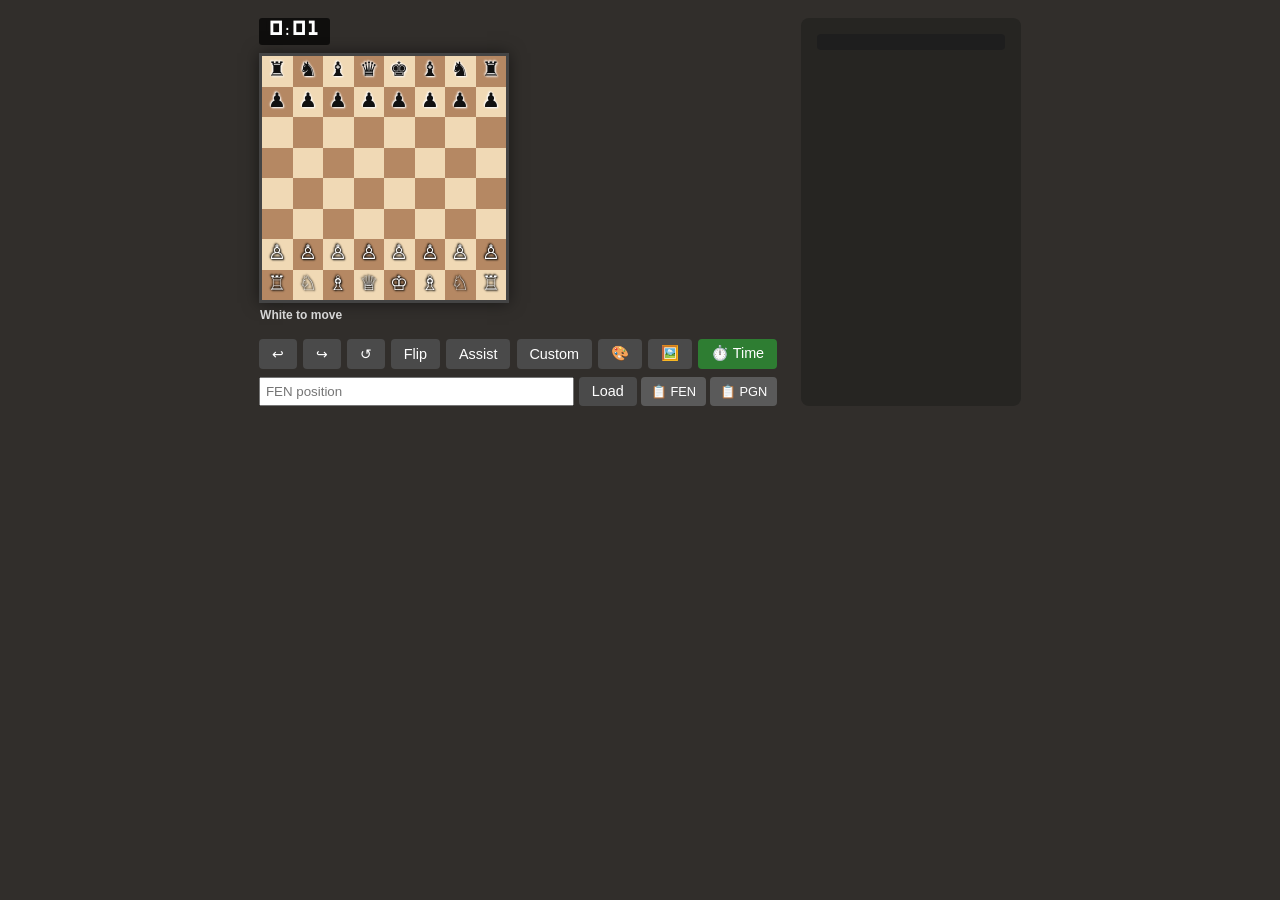
==== commit f0cf3391: "Fix spelling of 'colors' in color picker" ====
--- a/index.html
+++ b/index.html
@@ -542,7 +542,7 @@
 <button id="flip-btn" title="Flip board">Flip</button>
 <button id="assist-toggle" title="Assist mode">Assist</button>
 <button id="custom-btn" title="Custom board">Custom</button>
-<button id="color-picker-btn" title="Board colours">🎨</button>
+<button id="color-picker-btn" title="Board colors">🎨</button>
 <button id="img-import-btn" title="Board image">🖼️</button>
 <button id="time-toggle-btn" title="Toggle move times">⏱️ Time</button>
 </div>
@@ -2317,7 +2317,7 @@
 function generateChess960() {
 // Generate a random back rank satisfying Chess960 constraints
 const backRank = new Array(8).fill(null);
-// Bishops on opposite colours
+// Bishops on opposite colors
 const evenCols = [0,2,4,6];
 const oddCols= [1,3,5,7];
 const b1Col = evenCols[Math.floor(Math.random() * 4)];
@@ -2483,46 +2483,149 @@
 });
 })();
 
-(function() {
+setTimeout(() => {
 const btn = document.getElementById('color-picker-btn');
+if (!btn) return;
 let pickerEl = null;
 let visible = false;
+let dragging = false;
+let dragStartX, dragStartY, startLeft, startTop;
+let dragPointerId = null;
+
+function hexFromCSSVar(name, fallback) {
+const raw = getComputedStyle(document.documentElement).getPropertyValue(name).trim();
+return raw || fallback;
+}
+
+function updateLight(hex) {
+document.documentElement.style.setProperty('--light-square', hex);
+if (!pickerEl) return;
+const cp = pickerEl.querySelector('#light-picker');
+const txt = pickerEl.querySelector('#light-text');
+if (cp && cp.value !== hex) cp.value = hex;
+if (txt && txt.value !== hex) txt.value = hex;
+}
+
+function updateDark(hex) {
+document.documentElement.style.setProperty('--dark-square', hex);
+if (!pickerEl) return;
+const cp = pickerEl.querySelector('#dark-picker');
+const txt = pickerEl.querySelector('#dark-text');
+if (cp && cp.value !== hex) cp.value = hex;
+if (txt && txt.value !== hex) txt.value = hex;
+}
+
+function closePicker() {
+if (pickerEl) pickerEl.remove();
+pickerEl = null;
+visible = false;
+dragging = false;
+dragPointerId = null;
+}
+
 btn.addEventListener('click', () => {
 if (visible) {
-if (pickerEl) pickerEl.remove();
-visible = false;
+closePicker();
 return;
 }
 visible = true;
+const curLight = hexFromCSSVar('--light-square', '#f0d9b5');
+const curDark = hexFromCSSVar('--dark-square', '#b58863');
+
 pickerEl = document.createElement('div');
 pickerEl.className = 'color-picker-widget';
-pickerEl.style.cssText = 'position:fixed; bottom:80px; left:20px; background:#333; padding:1rem; border-radius:8px; z-index:999;';
+pickerEl.style.cssText = 'position:fixed; left:20px; top:40%; background:#333; padding:0; border-radius:8px; z-index:10000; box-shadow:0 0 15px rgba(0,0,0,0.5);';
 pickerEl.innerHTML = `
-<div style="margin-bottom:8px;color:#fff;">Board colours</div>
-<input type="color" id="light-picker" value="${getComputedStyle(document.documentElement).getPropertyValue('--light-square').trim() || DEFAULT_LIGHT}" style="margin-right:5px;"> Light
-<input type="color" id="dark-picker" value="${getComputedStyle(document.documentElement).getPropertyValue('--dark-square').trim() || DEFAULT_DARK}" style="margin-left:10px;"> Dark
-<button id="default-colors-btn" style="margin-left:10px;">Default</button>
-<button id="close-picker" style="margin-left:10px;">Close</button>
+<div class="color-picker-header" style="background:#1a1a1a; padding:6px 10px; border-radius:8px 8px 0 0; display:flex; justify-content:space-between; align-items:center; cursor:grab; user-select:none; touch-action:none;">
+<span style="color:#fff; font-weight:bold; font-size:0.7rem;">Board Colors</span>
+</div>
+<div style="padding:0.8rem 1rem 0.6rem;">
+<div style="display:flex; align-items:center; gap:5px; margin-bottom:6px;">
+<input type="color" id="light-picker" value="${curLight}" style="width:30px; height:30px; cursor:pointer;">
+<span style="color:#fff; font-size:0.8rem;">Light</span>
+<input type="text" id="light-text" value="${curLight}" style="width:70px; background:#222; color:#fff; border:1px solid #555; padding:2px 4px; font-size:0.8rem;">
+</div>
+<div style="display:flex; align-items:center; gap:5px; margin-bottom:10px;">
+<input type="color" id="dark-picker" value="${curDark}" style="width:30px; height:30px; cursor:pointer;">
+<span style="color:#fff; font-size:0.8rem;">Dark</span>
+<input type="text" id="dark-text" value="${curDark}" style="width:70px; background:#222; color:#fff; border:1px solid #555; padding:2px 4px; font-size:0.8rem;">
+</div>
+<div style="display:flex; gap:5px;">
+<button id="default-colors-btn" style="font-size:0.8rem;">Default</button>
+<button id="close-picker" style="font-size:0.8rem;">Close</button>
+</div>
+</div>
 `;
 document.body.appendChild(pickerEl);
-document.getElementById('light-picker').addEventListener('input', (e) => {
-document.documentElement.style.setProperty('--light-square', e.target.value);
-});
-document.getElementById('dark-picker').addEventListener('input', (e) => {
-document.documentElement.style.setProperty('--dark-square', e.target.value);
-});
-document.getElementById('default-colors-btn').addEventListener('click', () => {
-document.documentElement.style.setProperty('--light-square', DEFAULT_LIGHT);
-document.documentElement.style.setProperty('--dark-square', DEFAULT_DARK);
-document.getElementById('light-picker').value = DEFAULT_LIGHT;
-document.getElementById('dark-picker').value = DEFAULT_DARK;
-});
-document.getElementById('close-picker').addEventListener('click', () => {
-pickerEl.remove();
-visible = false;
-});
-});
-});
+
+const header = pickerEl.querySelector('.color-picker-header');
+
+function onDragStart(e) {
+if (e.target.tagName === 'BUTTON' || e.target.tagName === 'INPUT') return;
+e.preventDefault();
+dragging = true;
+dragPointerId = e.pointerId;
+dragStartX = e.clientX;
+dragStartY = e.clientY;
+const rect = pickerEl.getBoundingClientRect();
+startLeft = rect.left;
+startTop = rect.top;
+header.setPointerCapture(e.pointerId);
+}
+
+function onDragMove(e) {
+if (!dragging) return;
+if (e.pointerId !== dragPointerId) return;
+const dx = e.clientX - dragStartX;
+const dy = e.clientY - dragStartY;
+let newLeft = startLeft + dx;
+let newTop = startTop + dy;
+const rect = pickerEl.getBoundingClientRect();
+const maxX = window.innerWidth - rect.width;
+const maxY = window.innerHeight - rect.height;
+newLeft = Math.max(0, Math.min(newLeft, maxX));
+newTop = Math.max(0, Math.min(newTop, maxY));
+pickerEl.style.left = newLeft + 'px';
+pickerEl.style.top = newTop + 'px';
+pickerEl.style.bottom = 'auto';
+}
+
+function onDragEnd(e) {
+if (!dragging) return;
+if (e.pointerId !== dragPointerId) return;
+dragging = false;
+if (dragPointerId !== null) {
+try { header.releasePointerCapture(dragPointerId); } catch (err) {}
+dragPointerId = null;
+}
+}
+
+header.addEventListener('pointerdown', onDragStart);
+header.addEventListener('pointermove', onDragMove);
+header.addEventListener('pointerup', onDragEnd);
+header.addEventListener('pointercancel', onDragEnd);
+
+pickerEl.querySelector('#light-picker').addEventListener('input', (e) => updateLight(e.target.value));
+pickerEl.querySelector('#dark-picker').addEventListener('input', (e) => updateDark(e.target.value));
+
+pickerEl.querySelector('#light-text').addEventListener('input', (e) => {
+let val = e.target.value.trim();
+if (val.charAt(0) !== '#') val = '#' + val;
+if (/^#[0-9a-fA-F]{6}$/.test(val)) updateLight(val);
+});
+pickerEl.querySelector('#dark-text').addEventListener('input', (e) => {
+let val = e.target.value.trim();
+if (val.charAt(0) !== '#') val = '#' + val;
+if (/^#[0-9a-fA-F]{6}$/.test(val)) updateDark(val);
+});
+
+pickerEl.querySelector('#default-colors-btn').addEventListener('click', () => {
+updateLight('#f0d9b5');
+updateDark('#b58863');
+});
+pickerEl.querySelector('#close-picker').addEventListener('click', closePicker);
+});
+}, 0);
 </script>
 </body>
 </html>
